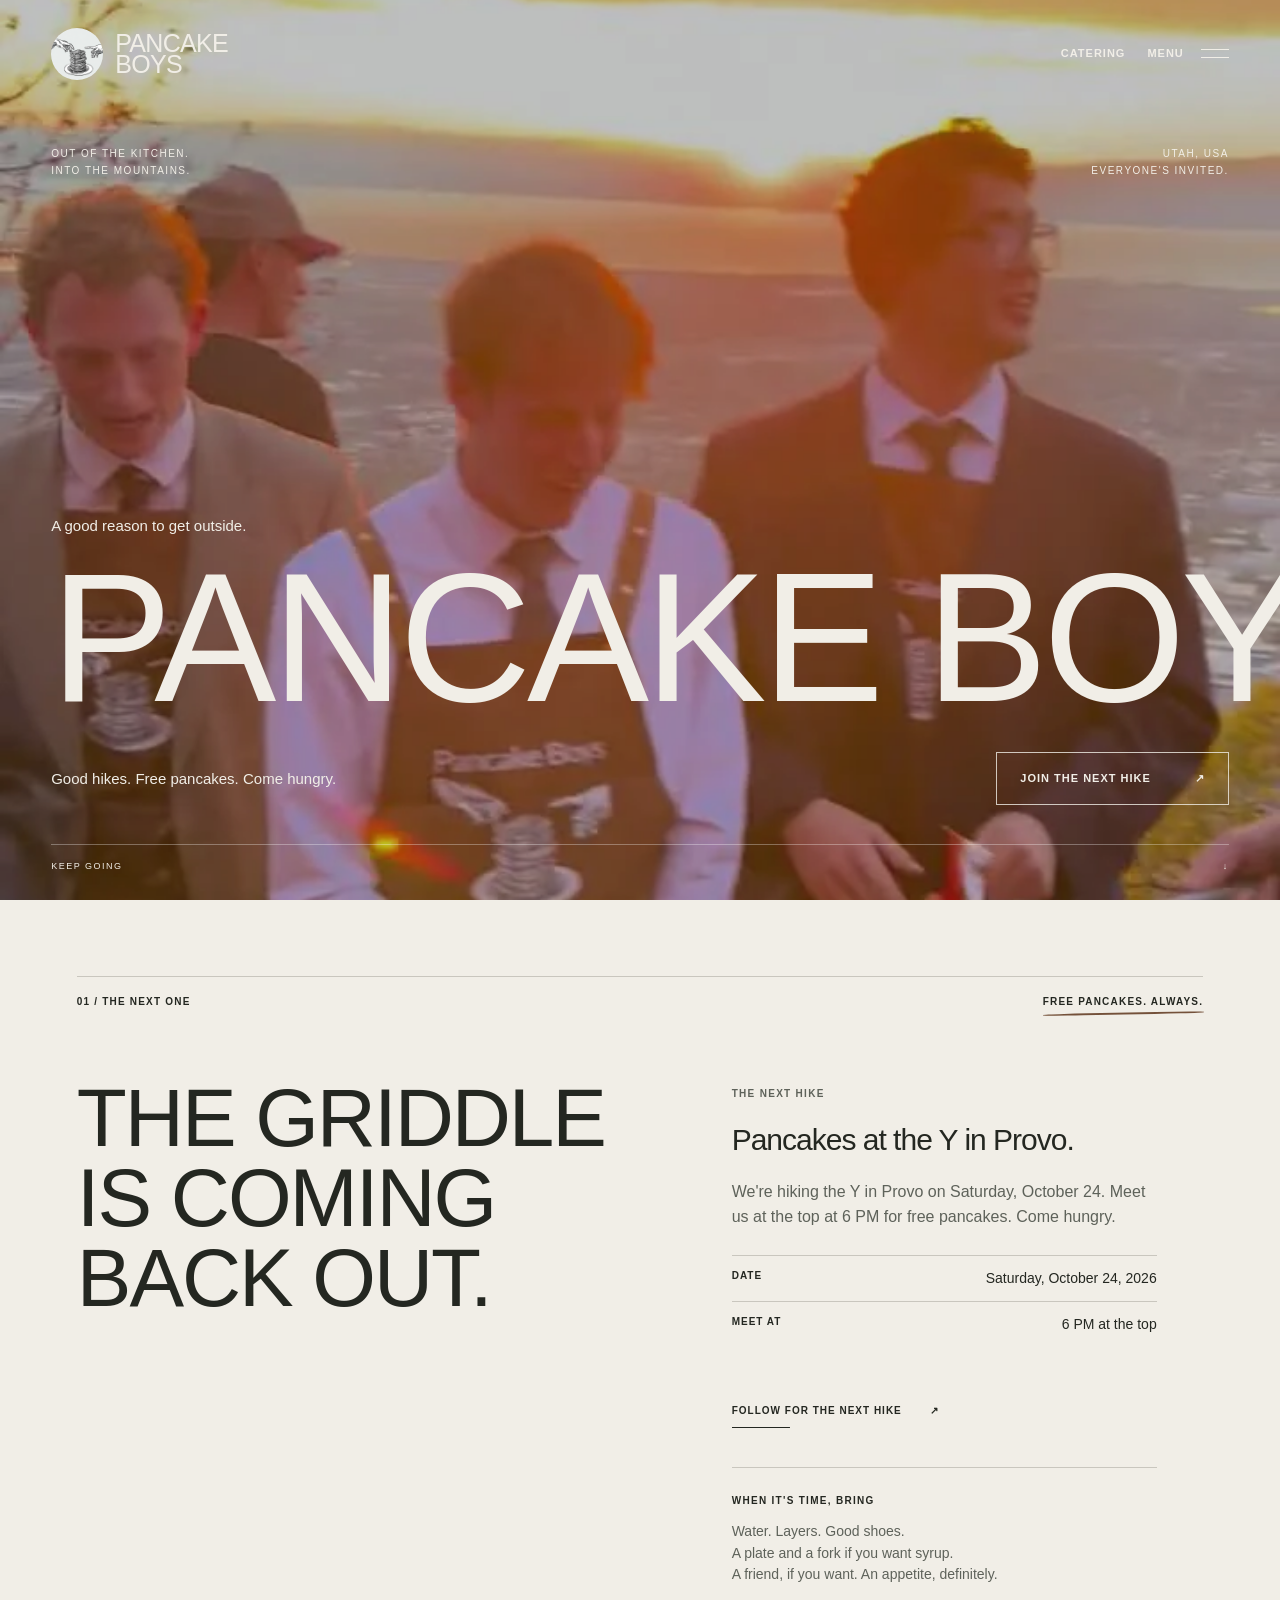
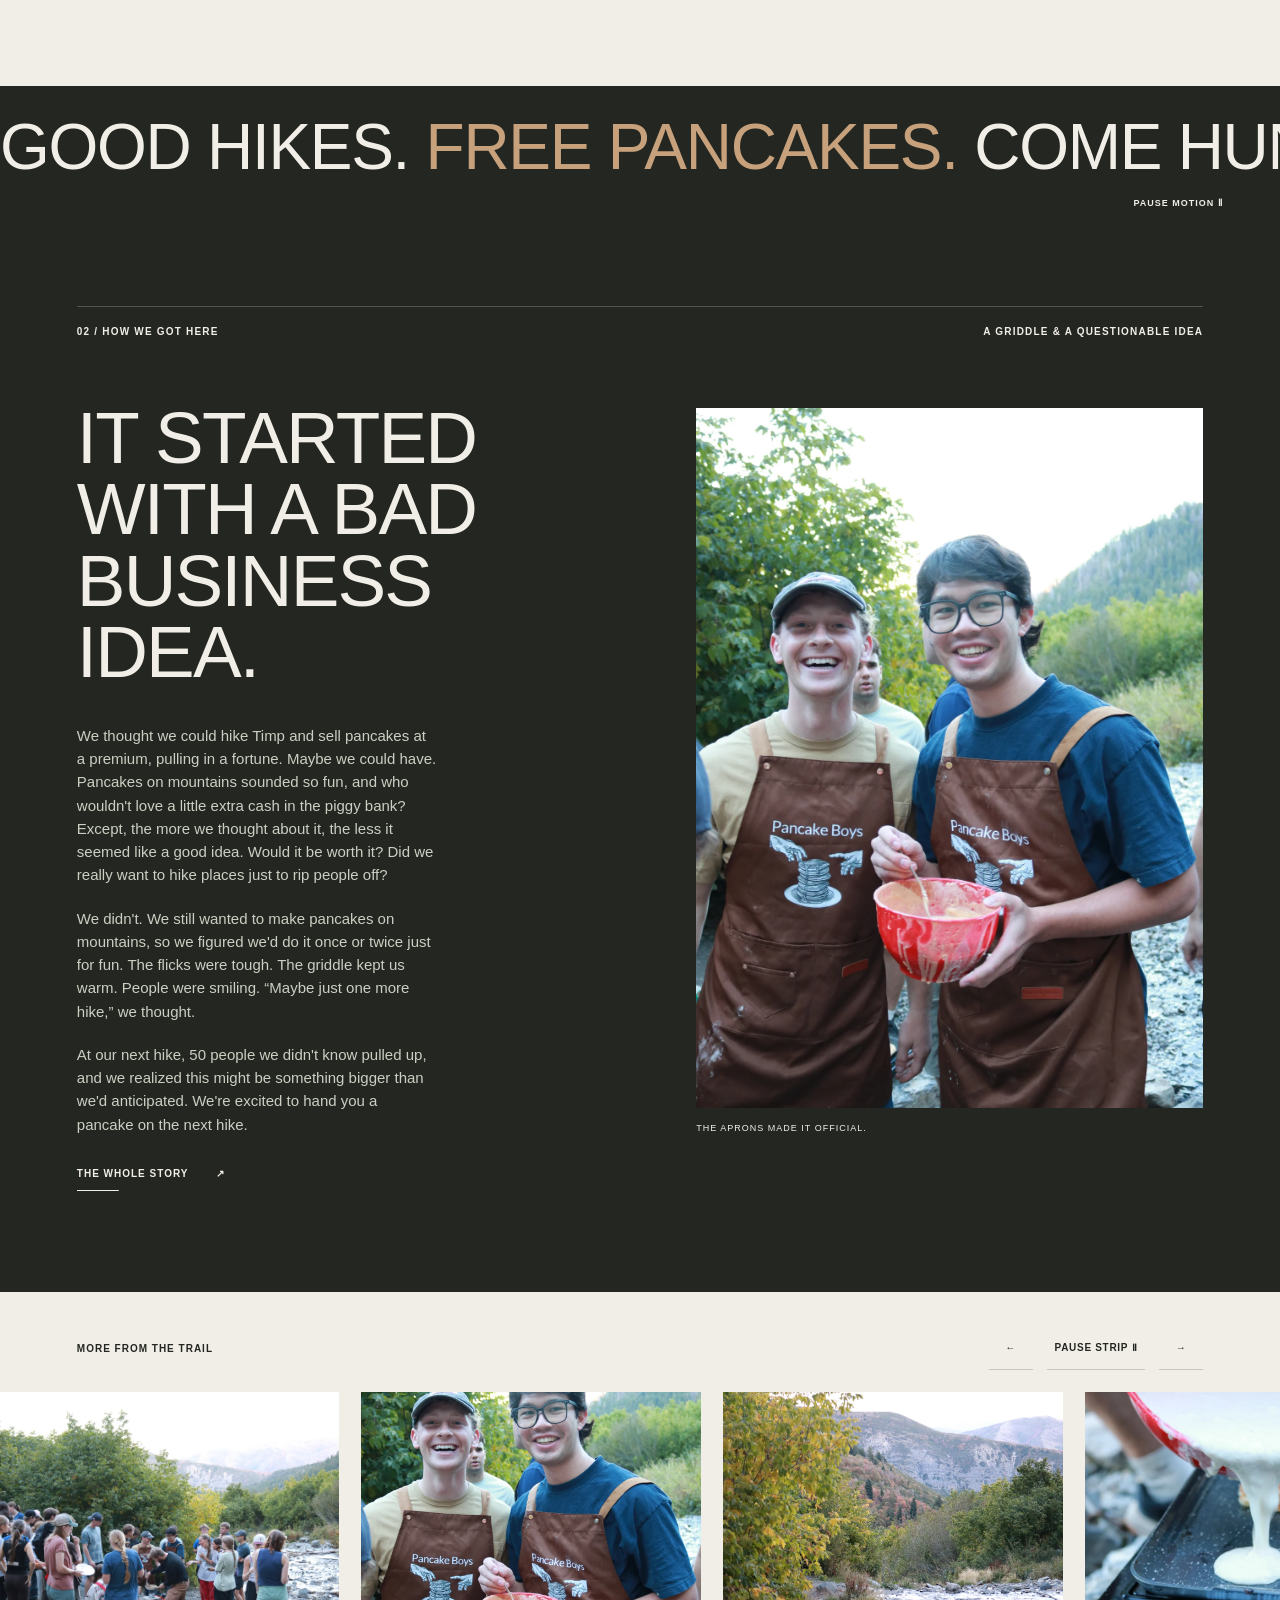
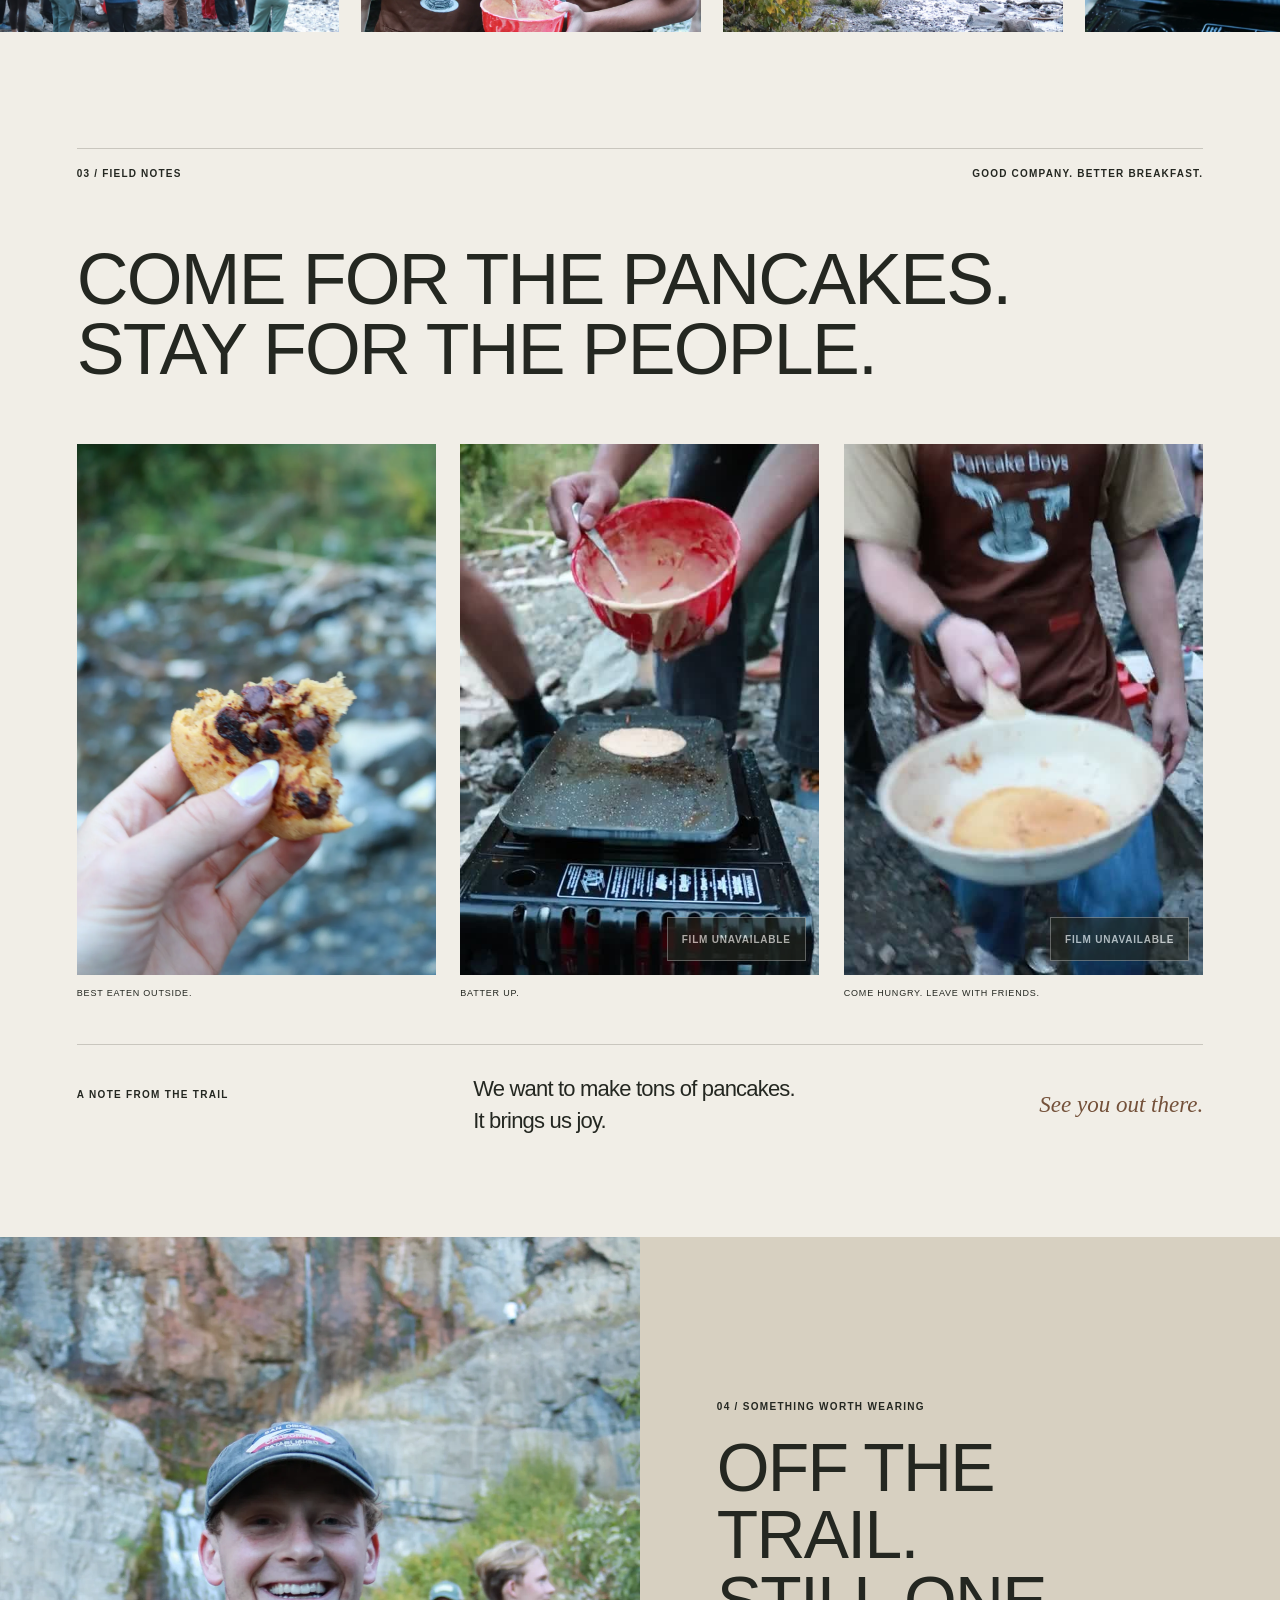
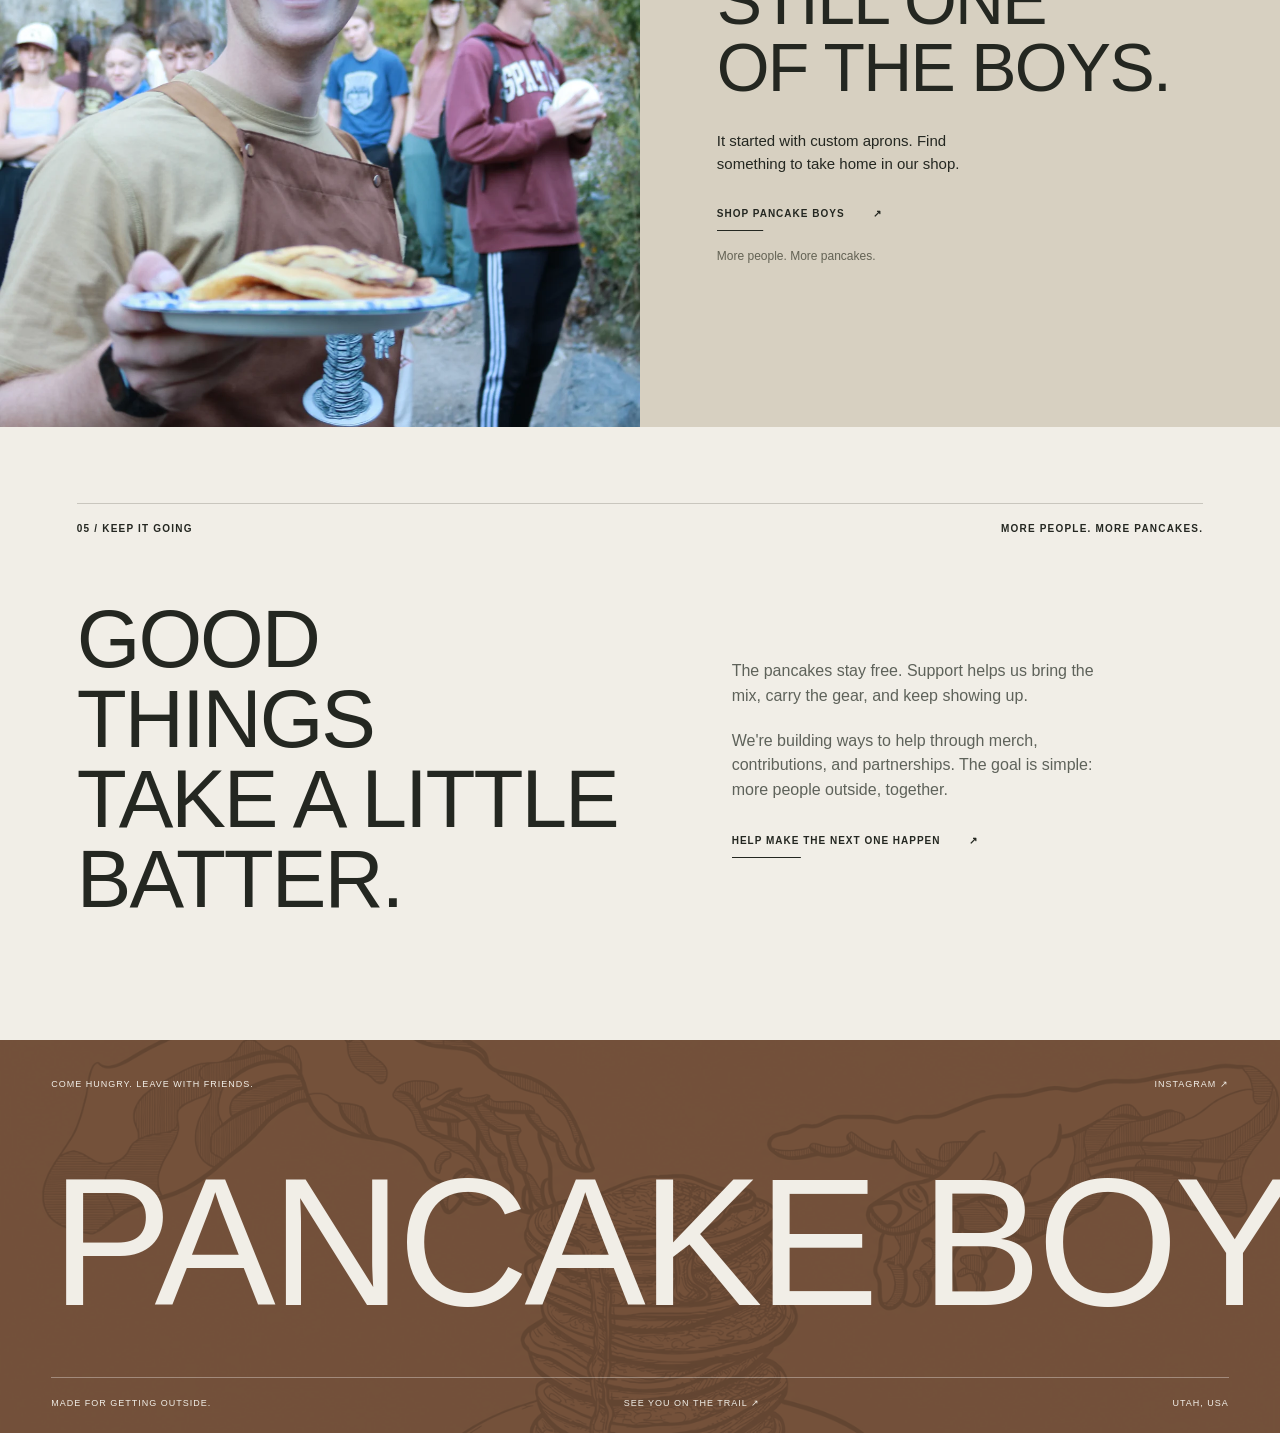
==== index.html @ 3aa4baa2 "Preview a sunset cooking pan as the homepage hero video Swap the hero loop for a short muted clip of" ====
<!doctype html>
<html lang="en">
<head>
  <meta charset="utf-8"><meta name="viewport" content="width=device-width, initial-scale=1">
  <meta name="description" content="Good hikes. Free pancakes. Come hungry. Pancake Boys brings people together on Utah trails.">
  <meta name="theme-color" content="#f1eee7"><title>Pancake Boys — Come hungry.</title>
  <link rel="icon" type="image/png" href="website/assets/logo.png"><link rel="preload" as="image" href="website/assets/logo.png">
  <link rel="stylesheet" href="website/styles.css?v=hero-a-1"><script src="website/content.js" defer></script><script src="website/app.js" defer></script>
</head>
<body>
  <div class="brand-intro" id="brand-intro" aria-hidden="true" hidden><div class="brand-intro-inner"><img src="website/assets/logo.png" alt="" width="1536" height="1024"><span>PANCAKE BOYS</span><div class="brand-intro-bar"><i></i></div></div></div>
  <header class="header" id="header">
    <a class="brand" href="#home" aria-label="Pancake Boys home"><img class="brand-emblem" src="website/assets/logo.png" alt="" width="1536" height="1024"><span>PANCAKE<br>BOYS</span></a>
    <div class="header-actions">
      <a class="header-link" href="catering/">CATERING</a>
      <button class="menu-toggle" aria-label="Open menu" aria-haspopup="dialog" aria-controls="menu-dialog" aria-expanded="false"><span>MENU</span><span class="menu-lines" aria-hidden="true"></span></button>
    </div>
  </header>
  <main id="main">
    <section class="hero" id="home" aria-labelledby="hero-title">
      <img class="hero-image" src="website/assets/hero-poster.webp" alt="Pancake Boys in aprons cooking pancakes at sunset overlooking the valley" fetchpriority="high">
      <video class="hero-video" autoplay muted playsinline loop preload="none" poster="website/assets/hero-poster.webp" aria-hidden="true" hidden></video>
      <button class="video-toggle" aria-label="Pause background video" hidden>PAUSE FILM <span aria-hidden="true">Ⅱ</span></button>
      <div class="hero-shade"></div>
      <div class="hero-top"><span>OUT OF THE KITCHEN.<br>INTO THE MOUNTAINS.</span><span>UTAH, USA<br>EVERYONE'S INVITED.</span></div>
      <div class="hero-bottom"><p class="hero-intro">A good reason to get outside.</p><h1 id="hero-title">PANCAKE BOYS</h1><div class="hero-baseline"><p>Good hikes. Free pancakes. Come hungry.</p><a class="link-button light" href="#next-hike">JOIN THE NEXT HIKE <span aria-hidden="true">↗</span></a></div></div>
      <a class="scroll-note" href="#next-hike" aria-label="Scroll to the next hike">KEEP GOING <span aria-hidden="true">↓</span></a>
    </section>

    <section class="next section" id="next-hike" aria-labelledby="next-title">
      <div class="section-label"><span>01 / THE NEXT ONE</span><span class="motion-accent">FREE PANCAKES. ALWAYS.</span></div>
      <div class="next-layout"><h2 id="next-title">THE GRIDDLE<br>IS COMING<br>BACK OUT.</h2><div class="next-info">
        <p class="eyebrow" id="event-status">THE NEXT HIKE</p><h3 id="event-title">Pancakes at the Y in Provo.</h3><p id="event-description">We're hiking the Y in Provo on Saturday, October 24. Meet us at the top at 6 PM for free pancakes. Come hungry.</p>
        <dl id="event-details" hidden></dl><a id="event-directions" class="text-link" hidden>GET DIRECTIONS ↗</a>
        <a class="text-link instagram-link" hidden>FOLLOW FOR THE NEXT HIKE <span aria-hidden="true">↗</span></a>
        <div class="bring"><span class="eyebrow">WHEN IT'S TIME, BRING</span><p>Water. Layers. Good shoes.<br>A plate and a fork if you want syrup.<br>A friend, if you want. An appetite, definitely.</p></div>
      </div></div>
    </section>

    <section class="motion-banner" aria-label="Good hikes. Free pancakes. Come hungry.">
      <div class="motion-banner-window" aria-hidden="true"><div class="motion-banner-track"><span>GOOD HIKES. <i>FREE PANCAKES.</i> COME HUNGRY. &nbsp; ↗ &nbsp; </span><span>GOOD HIKES. <i>FREE PANCAKES.</i> COME HUNGRY. &nbsp; ↗ &nbsp; </span></div></div>
      <button class="ambient-pause" aria-label="Pause banner and photo motion" aria-pressed="false" hidden>PAUSE MOTION Ⅱ</button>
    </section>

    <section class="story section" id="our-story" aria-labelledby="story-title">
      <div class="section-label"><span>02 / HOW WE GOT HERE</span><span>A GRIDDLE & A QUESTIONABLE IDEA</span></div>
      <div class="story-layout"><div class="story-copy"><h2 id="story-title">IT STARTED<br>WITH A BAD<br>BUSINESS IDEA.</h2><p>We thought we could hike Timp and sell pancakes at a premium, pulling in a fortune. Maybe we could have. Pancakes on mountains sounded so fun, and who wouldn't love a little extra cash in the piggy bank? Except, the more we thought about it, the less it seemed like a good idea. Would it be worth it? Did we really want to hike places just to rip people off?</p><p>We didn't. We still wanted to make pancakes on mountains, so we figured we'd do it once or twice just for fun. The flicks were tough. The griddle kept us warm. People were smiling. “Maybe just one more hike,” we thought.</p><p>At our next hike, 50 people we didn't know pulled up, and we realized this might be something bigger than we'd anticipated. We're excited to hand you a pancake on the next hike.</p><button class="text-link cream" data-dialog="story-dialog">THE WHOLE STORY <span aria-hidden="true">↗</span></button></div>
      <figure class="story-photo"><img src="website/assets/the-boys.webp" alt="Two Pancake Boys smiling in their brown aprons with a red mixing bowl" loading="lazy"><figcaption>THE APRONS MADE IT OFFICIAL.</figcaption></figure></div>
    </section>

    <section class="trail-strip" aria-label="More moments from the trail">
      <div class="trail-strip-head"><span>MORE FROM THE TRAIL</span><div class="trail-strip-controls"><button data-strip-prev aria-label="Move hike photos left" hidden>←</button><button data-strip-pause aria-label="Pause hike photo strip" hidden>PAUSE STRIP <span aria-hidden="true">Ⅱ</span></button><button data-strip-next aria-label="Move hike photos right" hidden>→</button></div></div>
      <p id="strip-hint" class="sr-only">Drag or swipe to browse hike photos. Use left and right arrow keys when the strip is focused. Pause stops the automatic movement.</p>
      <div class="trail-viewport" tabindex="0" role="region" aria-label="Hike photo strip" aria-describedby="strip-hint"><div class="trail-track"><div class="trail-group">
        <img src="website/assets/the-gathering.webp" width="340" height="240" alt="Friends gathering beside the stream at Stewart Falls" loading="lazy" draggable="false">
        <img src="website/assets/the-boys.webp" width="340" height="240" alt="The Pancake Boys in their brown aprons" loading="lazy" draggable="false">
        <img src="website/assets/mountains.webp" width="340" height="240" alt="The Utah mountains that bring us outside" loading="lazy" draggable="false">
        <img src="website/assets/batter.webp" width="340" height="240" alt="Pouring pancake batter onto the trail griddle" loading="lazy" draggable="false">
        <img src="website/assets/pancakes.webp" width="340" height="240" alt="Breakfast cooking outdoors" loading="lazy" draggable="false">
      </div></div></div>
    </section>

    <section class="field section" id="field-notes" aria-labelledby="field-title">
      <div class="section-label"><span>03 / FIELD NOTES</span><span>GOOD COMPANY. BETTER BREAKFAST.</span></div>
      <h2 id="field-title">COME FOR THE PANCAKES.<br>STAY FOR THE PEOPLE.</h2>
      <div class="photo-grid field-collage field-collage-trio">
        <figure class="field-detail"><button class="photo-button" data-photo="website/assets/trail-breakfast.webp" data-caption="BEST EATEN OUTSIDE." aria-label="View a chocolate chip pancake held beside the mountain stream"><img src="website/assets/trail-breakfast.webp" alt="A chocolate chip pancake held beside the mountain stream" loading="lazy"></button><figcaption>BEST EATEN OUTSIDE.</figcaption></figure>
        <figure class="trail-film field-film-batter"><div class="trail-film-frame"><video data-trail-film data-src="website/assets/batter-pour.mp4" poster="website/assets/batter-pour.jpg" width="540" height="960" muted loop playsinline preload="none" aria-label="Pancake batter pouring onto the outdoor griddle"></video><button data-film-toggle aria-label="Play batter pouring film">PLAY FILM ▷</button></div><figcaption>BATTER UP.</figcaption></figure>
        <figure class="trail-film field-film-people"><div class="trail-film-frame"><video data-trail-film data-src="website/assets/pancake-people.mp4" poster="website/assets/pancake-people.jpg" width="540" height="960" muted loop playsinline preload="none" aria-label="The Pancake Boys holding a freshly made pancake on the trail"></video><button data-film-toggle aria-label="Play Pancake Boys film">PLAY FILM ▷</button></div><figcaption>COME HUNGRY. LEAVE WITH FRIENDS.</figcaption></figure>
      <div class="field-note"><span class="eyebrow">A NOTE FROM THE TRAIL</span><p>We want to make tons of pancakes.<br>It brings us joy.</p><span class="handwritten">See you out there.</span></div></div>
    </section>

    <section class="merch" id="merch" aria-labelledby="merch-title"><div class="merch-image"><img src="website/assets/apron.webp" alt="A smiling Pancake Boy wearing the custom brown apron and holding a plate of pancakes" loading="lazy"></div><div class="merch-copy"><span class="eyebrow">04 / SOMETHING WORTH WEARING</span><h2 id="merch-title">OFF THE TRAIL.<br>STILL ONE<br>OF THE BOYS.</h2><p>It started with custom aprons. Find something to take home in our shop.</p><a class="text-link merch-shop-link" href="https://shop.pancak3boys.com/">SHOP PANCAKE BOYS <span aria-hidden="true">↗</span></a><p class="small-note">More people. More pancakes.</p></div></section>

    <section class="support section" id="support" aria-labelledby="support-title"><div class="section-label"><span>05 / KEEP IT GOING</span><span>MORE PEOPLE. MORE PANCAKES.</span></div><div class="support-layout"><h2 id="support-title">GOOD THINGS<br>TAKE A LITTLE<br>BATTER.</h2><div><p>The pancakes stay free. Support helps us bring the mix, carry the gear, and keep showing up.</p><p>We're building ways to help through merch, contributions, and partnerships. The goal is simple: more people outside, together.</p><button class="text-link" data-dialog="support-dialog">HELP MAKE THE NEXT ONE HAPPEN <span aria-hidden="true">↗</span></button></div></div></section>
  </main>
  <footer class="footer"><div class="footer-top"><span>COME HUNGRY. LEAVE WITH FRIENDS.</span><a class="instagram-link" hidden>INSTAGRAM ↗</a></div><a class="footer-wordmark" href="#home" aria-label="Back to the top">PANCAKE BOYS</a><div class="footer-bottom"><span>MADE FOR GETTING OUTSIDE.</span><a href="#next-hike">SEE YOU ON THE TRAIL ↗</a><span>UTAH, USA</span></div></footer>

  <dialog id="menu-dialog" class="menu-dialog" aria-label="Main navigation"><div class="menu-head"><span class="brand menu-brand"><img class="brand-emblem" src="website/assets/logo.png" alt="" width="1536" height="1024"><span>PANCAKE<br>BOYS</span></span><button class="close-button" data-close aria-label="Close menu">CLOSE <span aria-hidden="true">×</span></button></div><nav aria-label="Main"><a href="#next-hike"><span>01</span> NEXT HIKE <i>↗</i></a><a href="#our-story"><span>02</span> OUR STORY <i>↗</i></a><a href="#field-notes"><span>03</span> FIELD NOTES <i>↗</i></a><a href="#merch"><span>04</span> MERCH <i>↗</i></a><a href="#support"><span>05</span> KEEP IT GOING <i>↗</i></a><a href="catering/"><span>06</span> CATERING <i>↗</i></a></nav><div class="menu-foot"><span>GOOD HIKES. FREE PANCAKES.</span><a class="instagram-link" hidden>INSTAGRAM ↗</a><a class="contact-link" hidden>SAY HELLO ↗</a></div></dialog>
  <dialog id="story-dialog" class="content-dialog" aria-labelledby="full-story-title"><button class="close-button" data-close aria-label="Close story">CLOSE <span aria-hidden="true">×</span></button><p class="eyebrow">THE PANCAKE BOYS ORIGIN STORY</p><h2 id="full-story-title">LET ME TELL<br>YOU A STORY.</h2><p>Conor and I hiked Timpanogos a year ago. Over a thousand people were up there, freezing their butts off, clinging to each other for warmth, and starving.</p><p>A year later, on Gobblers Knob, we thought we'd stumbled on a genius business idea. Pack up hoodies. Sell pancakes for $5 each. “This is genius.”</p><p>But the logistics didn't really work. How would people pay us at the top of a mountain? And did we want to hike 7.5 miles every weekend to go rip people off?</p><p>We ditched the idea, but not entirely. Pancake mix isn't that expensive, and pancakes at the top of Timp sounded fun. We got a group together, made custom aprons, did a photo shoot, and went for it.</p><p>The turnout was so good, we did another hike. After Squaw Peak, our system was dialed. A reel for the next hike got almost 30,000 views and over 650 shares. Fifty people we didn't even know showed up for pancakes at Stewart Falls.</p><p>That's when we realized this could be bigger than casual pancakes on mountains. We want to keep hiking, bring as many people as we can, and make tons of pancakes. It brings us joy.</p><a class="text-link" href="website/assets/our-story.pdf" target="_blank" rel="noopener">READ THE ORIGINAL STORY PDF ↗</a></dialog>
  <dialog id="support-dialog" class="content-dialog" aria-labelledby="help-title"><button class="close-button" data-close aria-label="Close support information">CLOSE <span aria-hidden="true">×</span></button><p class="eyebrow">KEEP THE PANCAKES COMING</p><h2 id="help-title">LET'S MAKE<br>MORE OF THIS.</h2><p>Supplies, filming, and an extra pair of hands all help us bring more people together.</p><p>We're getting merch, contributions, and partnerships ready. Until then, bringing a friend to a hike is a pretty great place to start.</p><a class="contact-link text-link" hidden>LET'S TALK PARTNERSHIPS ↗</a><a class="instagram-link text-link" hidden>FIND US ON INSTAGRAM ↗</a></dialog>
  <dialog id="photo-dialog" class="photo-dialog" aria-label="Trail photographs" aria-describedby="gallery-hint"><button class="close-button" data-close aria-label="Close photograph">CLOSE <span aria-hidden="true">×</span></button><div class="gallery-viewport"><div class="gallery-track"></div></div><div class="gallery-bottom"><button class="gallery-control" data-gallery-prev aria-label="Previous photograph">←</button><div class="gallery-description" role="status" aria-live="polite" aria-atomic="true"><span id="photo-count"></span><p id="photo-caption"></p></div><button class="gallery-control" data-gallery-next aria-label="Next photograph">→</button></div><p id="gallery-hint">Use the arrows, left/right keys, or swipe to browse.</p></dialog>
</body></html>
---- website/styles.css ----
:root{--paper:#f1eee7;--ink:#242721;--brown:#74513a;--line:#c9c6be;--display:Impact,'Arial Narrow',sans-serif}*{box-sizing:border-box}html{scroll-behavior:smooth;scroll-padding-top:78px}body{margin:0;background:var(--paper);color:var(--ink);font-family:Arial,Helvetica,sans-serif;font-size:16px;line-height:1.55}body.dialog-open{overflow:hidden}[hidden]{display:none!important}a{color:inherit;text-decoration:none}button{font:inherit;color:inherit;border:0;cursor:pointer}button:focus-visible,a:focus-visible{outline:2px solid currentColor;outline-offset:7px}img{display:block;width:100%;object-fit:cover}figure,p{margin:0}h1,h2,h3{margin:0;font-weight:400}h1,h2{font-family:var(--display);font-stretch:condensed;line-height:.98;letter-spacing:-.025em}h2{font-size:clamp(48px,6.4vw,104px)}h3{font-size:30px;line-height:1.2;letter-spacing:-1px}p+p{margin-top:20px}.header{position:absolute;z-index:10;top:0;left:0;width:100%;display:flex;justify-content:space-between;align-items:center;padding:28px 4%;color:var(--paper)}.brand{position:relative;font-family:var(--display);font-size:25px;line-height:.86;letter-spacing:-.7px}.brand-dot{font-family:Arial;font-size:10px;position:absolute;right:-14px;top:0}.menu-toggle{display:flex;gap:17px;align-items:center;padding:14px 0;background:none;font-size:11px;font-weight:700;letter-spacing:1px}.menu-lines{width:28px;height:9px;border-top:1.5px solid currentColor;border-bottom:1.5px solid currentColor}.hero{height:100svh;min-height:650px;max-height:1100px;position:relative;isolation:isolate;color:var(--paper);overflow:hidden}.hero-image,.hero-shade{position:absolute;inset:0;width:100%;height:100%;z-index:-2}.hero-image{object-position:center 43%}.hero-shade{background:rgba(15,24,19,.27);z-index:-1}.hero-top{position:absolute;left:4%;right:4%;top:145px;display:flex;justify-content:space-between;font-size:10px;line-height:1.7;letter-spacing:1.5px}.hero-top span:last-child{text-align:right}.hero-bottom{position:absolute;left:4%;right:4%;bottom:95px}.hero-intro{font-size:15px;margin-bottom:20px}.hero h1{font-size:clamp(70px,14.3vw,240px);white-space:nowrap;line-height:.88;letter-spacing:-.025em;margin-left:-.005em}.hero-baseline{display:flex;justify-content:space-between;align-items:center;margin-top:34px}.hero-baseline p{font-size:15px}.link-button{display:inline-flex;align-items:center;justify-content:space-between;gap:44px;padding:17px 23px;font-size:11px;letter-spacing:1px;font-weight:700;transition:background .2s,color .2s}.link-button.light{border:1px solid rgba(241,238,231,.8)}.link-button.light:hover{background:var(--paper);color:var(--ink)}.scroll-note{position:absolute;bottom:26px;left:4%;right:4%;border-top:1px solid #ffffff50;padding-top:15px;font-size:9px;letter-spacing:1.5px;display:flex;justify-content:space-between}.section{padding:76px 6% 100px}.section-label{display:flex;justify-content:space-between;gap:16px;border-top:1px solid var(--line);padding-top:17px;margin-bottom:62px;font-size:10px;letter-spacing:1.2px;font-weight:700}.next-layout{display:grid;grid-template-columns:1.15fr 1fr;gap:10%}.next-info{padding-top:8px;max-width:425px}.eyebrow{display:block;font-size:10px;letter-spacing:1.3px;font-weight:700;margin-bottom:21px}.next-info h3{margin-bottom:22px}.next-info p{color:#5e625a}.text-link{display:inline-flex;align-items:center;gap:28px;border-bottom:1px solid currentColor;padding:0 0 10px;margin-top:30px;background:transparent;font-size:10px;font-weight:700;letter-spacing:1px;text-align:left}.text-link:hover{color:var(--brown)}.bring{border-top:1px solid var(--line);margin-top:38px;padding-top:25px}.bring .eyebrow{margin-bottom:12px}.bring p{font-size:14px}.story{background:var(--ink);color:var(--paper)}.story .section-label{border-color:#ffffff35}.story-layout{display:grid;grid-template-columns:1fr 1fr;gap:10%;align-items:center}.story h2{font-size:clamp(48px,5.7vw,91px);margin-bottom:36px}.story-copy p{font-size:15px;max-width:360px;color:#cbcfc3}.story-photo{align-self:stretch;position:relative;padding-top:6px}.story-photo img{height:100%;max-height:700px;min-height:490px;object-position:45% center}.story-photo figcaption{font-size:9px;letter-spacing:1px;margin-top:14px}.cream:hover{color:#c7a17c}.field h2{font-size:clamp(44px,5.6vw,88px);margin-bottom:60px}.photo-grid{display:grid;grid-template-columns:1.45fr 1fr;gap:48px 6%;align-items:start}.photo-button{display:block;width:100%;padding:0;background:none;overflow:hidden}.photo-button img{transition:transform .5s}.photo-button:hover img{transform:scale(1.025)}.photo-wide img{aspect-ratio:1.52}.photo-tall{padding-top:100px}.photo-tall img{aspect-ratio:.88;object-position:center}.photo-grid figcaption{display:flex;justify-content:space-between;gap:8px;margin-top:14px;font-size:9px;letter-spacing:.8px}.photo-detail{width:70%;margin-top:-95px}.photo-detail img{aspect-ratio:1.2}.field-note{padding:35px 0 0;align-self:center}.field-note p{font-size:25px;line-height:1.45;letter-spacing:-.8px}.handwritten{display:block;font-family:Georgia,serif;font-style:italic;font-size:23px;margin-top:24px;color:var(--brown)}.merch{display:grid;grid-template-columns:1fr 1fr;background:#d7d0c1;min-height:670px}.merch-image img{height:100%;max-height:790px;object-position:center 35%}.merch-copy{padding:70px 12%;align-self:center}.merch h2{font-size:clamp(45px,5.3vw,83px);margin-bottom:28px}.merch-copy p{max-width:290px;font-size:15px}.coming-soon{display:inline-block;border-top:1px solid #aaa396;border-bottom:1px solid #aaa396;margin-top:32px;padding:14px 0;font-size:10px;letter-spacing:1px;font-weight:700}.merch-copy p.small-note{font-size:12px;margin-top:15px;color:#636254}.support{padding-bottom:120px}.support-layout{display:grid;grid-template-columns:1.15fr 1fr;gap:10%;align-items:center}.support-layout>div{max-width:390px}.support-layout p{color:#5e625a}.footer{background:var(--brown);color:var(--paper);padding:38px 4% 23px;overflow:hidden}.footer-top,.footer-bottom{display:flex;justify-content:space-between;gap:15px;font-size:9px;letter-spacing:1px}.footer-wordmark{display:block;font-family:var(--display);font-size:14.2vw;line-height:1.05;letter-spacing:-.025em;white-space:nowrap;margin:55px 0 38px}.footer-bottom{border-top:1px solid #ffffff40;padding-top:20px}dialog{border:0;padding:0;color:var(--ink)}dialog::backdrop{background:#171d18ba}.menu-dialog{background:var(--paper);width:100%;height:100%;max-width:none;max-height:none;margin:0;padding:28px 6% 30px;overflow-y:auto}.menu-head{display:flex;justify-content:space-between;align-items:center}.close-button{display:flex;align-items:center;gap:19px;background:transparent;font-size:10px;letter-spacing:1px;font-weight:700;padding:12px 0}.close-button span{font-size:29px;line-height:1}.menu-dialog nav{margin:65px auto 45px;max-width:1200px}.menu-dialog nav a{display:flex;align-items:center;gap:24px;font-family:var(--display);font-size:clamp(36px,7vw,105px);line-height:1.17;border-bottom:1px solid var(--line);transition:color .2s}.menu-dialog nav a:hover{color:var(--brown)}.menu-dialog nav a span{font:10px Arial;align-self:center;letter-spacing:1px}.menu-dialog nav a i{font-family:Arial;font-style:normal;font-size:.55em;margin-left:auto}.menu-foot{display:flex;justify-content:space-between;gap:20px;font-size:10px;letter-spacing:1px}.content-dialog{width:calc(100% - 40px);max-width:760px;max-height:90svh;padding:35px 55px 55px;background:var(--paper)}.content-dialog>.close-button{margin-left:auto;margin-bottom:25px}.content-dialog h2{font-size:70px;margin-bottom:30px}.content-dialog p{font-size:16px}.content-dialog .eyebrow{font-size:10px}.photo-dialog{background:var(--ink);color:var(--paper);max-width:1100px;width:calc(100% - 40px);max-height:95svh;padding:20px}.photo-dialog>.close-button{margin-left:auto;margin-bottom:15px}.photo-dialog img{height:auto;max-height:70svh;object-fit:contain}.photo-dialog p{margin-top:16px;font-size:13px}#event-details{margin:25px 0}#event-details>div{display:flex;justify-content:space-between;gap:15px;padding:12px 0;border-top:1px solid var(--line)}#event-details dt{font-size:10px;font-weight:700;letter-spacing:1px}#event-details dd{margin:0;font-size:14px;text-align:right}
@media(min-width:1800px){.section{padding-left:calc((100% - 1584px)/2);padding-right:calc((100% - 1584px)/2)}}
@media(max-width:760px){.header{padding:22px 6%}.hero{min-height:620px;max-height:950px}.hero-top{top:125px;left:6%;right:6%;font-size:8px}.hero-bottom{left:6%;right:6%;bottom:100px}.hero h1{font-size:13.7vw}.hero-intro{font-size:13px;margin-bottom:18px}.hero-baseline{display:block;margin-top:25px}.hero-baseline p{font-size:13px}.hero-baseline .link-button{margin-top:23px;padding:14px 18px;font-size:9px;gap:30px}.scroll-note{left:6%;right:6%}.section{padding:50px 7% 70px}.section-label{margin-bottom:42px;font-size:8px;letter-spacing:.7px}.section-label span:last-child{text-align:right;max-width:150px}.next-layout,.story-layout,.support-layout{grid-template-columns:1fr;gap:35px}.next-info{max-width:none}.next-info h3{font-size:27px}.story h2{font-size:14vw;margin-bottom:25px}.story-copy p{max-width:none}.story-photo img{min-height:0;max-height:none;aspect-ratio:.87}.story-photo{margin-top:10px}.field h2{font-size:11.3vw;margin-bottom:35px}.photo-grid{gap:35px 6%;grid-template-columns:1.15fr 1fr}.photo-wide{grid-column:1/-1}.photo-tall{padding-top:0;grid-column:2;grid-row:2}.photo-detail{margin-top:0;width:100%;grid-column:1;grid-row:2}.photo-tall img{aspect-ratio:.7}.photo-grid figcaption{font-size:7px;letter-spacing:.4px}.field-note{grid-column:1/-1;padding:8px 0}.field-note p{font-size:23px}.merch{grid-template-columns:1fr;min-height:0}.merch-image img{max-height:580px;aspect-ratio:1.05;object-position:center 28%}.merch-copy{padding:45px 7% 55px}.merch h2{font-size:14vw}.merch-copy p{max-width:330px}.support-layout{gap:32px}.footer{padding:28px 6% 23px}.footer-top{font-size:7px}.footer-wordmark{font-size:13.7vw;margin:35px 0 28px}.footer-bottom{font-size:7px;flex-wrap:wrap}.footer-bottom span:last-child{display:none}.menu-dialog{padding:22px 6%}.menu-dialog nav{margin:70px 0 40px}.menu-dialog nav a{font-size:10.7vw;padding:13px 0;gap:12px}.menu-foot{font-size:8px;flex-wrap:wrap}.content-dialog{padding:20px 25px 35px}.content-dialog h2{font-size:50px}.content-dialog p{font-size:14px}.photo-dialog{padding:15px}.photo-dialog img{max-height:65svh}}
@media(prefers-reduced-motion:reduce){html{scroll-behavior:auto}*{transition:none!important}}
.header{position:fixed;transition:background .2s,color .2s}.header.on-light{background:var(--paper);color:var(--ink);padding-top:16px;padding-bottom:16px}@media(prefers-reduced-motion:reduce){.header{transition:none}}

/* Motion adds to the existing composition; the still photo always sits below film. */
.hero-video{position:absolute;inset:0;width:100%;height:100%;object-fit:cover;object-position:center 43%;z-index:-2}
.video-toggle{position:absolute;right:4%;top:205px;display:flex;align-items:center;gap:16px;min-height:44px;padding:10px 14px;background:transparent;border:1px solid #ffffff80;font-size:9px;font-weight:700;letter-spacing:1px}
.gallery-viewport{overflow:hidden;height:min(65svh,700px);touch-action:pan-y pinch-zoom}
.gallery-track{display:flex;width:100%;height:100%;transition:transform 420ms cubic-bezier(.22,1,.36,1)}
.gallery-slide{flex:0 0 100%;min-width:0;height:100%}
.photo-dialog .gallery-slide img{width:100%;height:100%;max-height:none;object-fit:contain;user-select:none}
.gallery-opening .gallery-track{transition:none}
.gallery-bottom{display:flex;align-items:center;justify-content:space-between;gap:16px;margin-top:16px}
.gallery-control{flex-shrink:0;min-width:44px;min-height:44px;background:transparent;border:1px solid #ffffff50;font-size:20px}
.gallery-control:hover{background:#ffffff12}
.gallery-description{flex:1;text-align:center;min-width:0}
#photo-count{font-size:10px;letter-spacing:1px}
.photo-dialog #photo-caption{margin-top:5px}
.photo-dialog #gallery-hint{margin-top:14px;font-size:10px;letter-spacing:.3px;text-align:center;color:#cbcfc3}
@media(max-width:760px){.video-toggle{right:6%;top:180px}.gallery-viewport{height:58svh}.gallery-bottom{gap:10px}.photo-dialog #photo-caption{font-size:12px}.photo-dialog #gallery-hint{font-size:9px}}
@media(prefers-reduced-motion:reduce){*,*::before,*::after{animation:none!important;transition:none!important}.photo-button:hover img{transform:none}.hero-video,.video-toggle{display:none!important}}

/* Cinematic motion keeps the established type, palette and photo composition. */
.header{transition:transform 280ms cubic-bezier(.22,1,.36,1),background 200ms,color 200ms}
.header.is-hidden{transform:translateY(-110%);pointer-events:none}
.header:focus-within{transform:none;pointer-events:auto}
.menu-dialog{background:var(--ink);color:var(--paper)}
.menu-dialog nav a{border-color:#ffffff35}
.menu-dialog nav a:hover{color:#c7a17c}
.headline-line{display:block}
.trail-strip{padding:34px 0 40px;background:var(--paper);overflow:hidden}
.trail-strip-head{display:flex;align-items:center;justify-content:space-between;gap:12px;padding:0 6% 22px;font-size:10px;font-weight:700;letter-spacing:1px}
.trail-strip-controls{display:flex;align-items:center;gap:14px}
.trail-strip-head{min-height:66px}
.trail-strip-controls button{min-height:44px;min-width:44px;background:transparent;border-bottom:1px solid var(--line);font-size:10px;font-weight:700;letter-spacing:.7px;padding:8px}
.trail-strip-controls button:disabled{opacity:.65;cursor:default}
.trail-viewport{overflow-x:auto;overflow-y:hidden;scrollbar-width:none;cursor:grab;touch-action:pan-x pan-y pinch-zoom}
.trail-viewport::-webkit-scrollbar{display:none}
.trail-viewport.dragging{cursor:grabbing;user-select:none}
.trail-viewport:focus-visible{outline:2px solid var(--brown);outline-offset:-3px}
.trail-track{display:flex;width:max-content}
.trail-group{display:flex;gap:22px;padding-right:22px;flex-shrink:0}
.trail-group img{flex:0 0 340px;width:340px;height:240px;object-fit:cover;user-select:none}
.sr-only{position:absolute;width:1px;height:1px;padding:0;margin:-1px;overflow:hidden;clip-path:inset(50%);white-space:nowrap;border:0}
@media(max-width:760px){.trail-strip{padding:24px 0 30px}.trail-strip-head{min-height:60px;padding:0 7% 16px;font-size:8px;letter-spacing:.5px}.trail-strip-controls{gap:5px}.trail-strip-controls button{font-size:8px;padding:6px;min-width:44px}.trail-group{gap:14px;padding-right:14px}.trail-group img{flex-basis:270px;width:270px;height:200px}}

/* Original illustrated logo and brief home entrance. */
.brand{display:inline-flex;align-items:center;gap:12px}
.brand-emblem{width:72px;height:48px;object-fit:contain;border-radius:2px}
.menu-brand .brand-emblem{width:96px;height:64px}
.footer-emblem{display:block;width:min(260px,65vw);margin:0 auto 30px}
.footer-emblem img{width:100%;height:auto;display:block}
.brand-intro{position:fixed;inset:0;z-index:1000;background:#10110e;display:grid;place-items:center;pointer-events:none}
.brand-intro[hidden]{display:none}
.brand-intro-inner{width:min(320px,75vw);text-align:center;color:var(--paper)}
.brand-intro-inner img{display:block;width:220px;max-width:100%;height:auto;margin:0 auto 24px;border-radius:3px}
.brand-intro-inner>span{display:block;font-size:12px;font-weight:700;letter-spacing:2px}
.brand-intro-bar{height:3px;background:#ffffff26;margin-top:24px;overflow:hidden}
.brand-intro-bar i{display:block;width:100%;height:100%;background:#c7a17c;transform:scaleX(0);transform-origin:left}
@media(max-width:760px){.brand{gap:9px}.brand-emblem{width:57px;height:38px}.menu-brand .brand-emblem{width:72px;height:48px}.brand-intro-inner img{width:190px}}

/* Familiar circular marks; the footer illustration becomes a quiet backdrop. */
.brand-emblem{width:52px;height:52px;object-fit:cover;border-radius:50%}
.menu-brand .brand-emblem{width:64px;height:64px}
.brand-intro-inner img{width:180px;height:180px;object-fit:cover;border-radius:50%}
.footer{position:relative;isolation:isolate}
.footer::before{content:"";position:absolute;inset:0;z-index:-1;background:url("assets/logo.png") center 48%/cover no-repeat;opacity:.16;mix-blend-mode:multiply;pointer-events:none}
@media(max-width:760px){.brand-emblem{width:44px;height:44px}.menu-brand .brand-emblem{width:52px;height:52px}.brand-intro-inner img{width:160px;height:160px}}

/* Three repeated gestures: a lift, a soft spring, and a drawn line. */
.brand-emblem{transition:transform 240ms cubic-bezier(.22,1,.36,1)}
.header .brand:focus-visible .brand-emblem{transform:scale(1.05) rotate(-3deg)}
.header .brand:active .brand-emblem{transform:scale(.95)}
.text-link{position:relative;border-bottom-color:transparent}
.text-link::after{content:"";position:absolute;left:0;right:0;bottom:0;height:1px;background:currentColor;transform:scaleX(.28);transform-origin:left;transition:transform 280ms cubic-bezier(.22,1,.36,1)}
.text-link:focus-visible::after{transform:scaleX(1)}
.text-link span,.link-button span{display:inline-block;transition:transform 240ms cubic-bezier(.22,1,.36,1)}
.text-link:focus-visible span,.link-button:focus-visible span{transform:translate(3px,-3px)}
.link-button{position:relative;isolation:isolate;overflow:hidden}
.link-button::before{content:"";position:absolute;inset:0;z-index:-1;background:#ffffff20;transform:translateX(-102%);transition:transform 300ms cubic-bezier(.22,1,.36,1)}
.link-button:focus-visible::before{transform:translateX(0)}
.motion-accent{position:relative;display:inline-block;padding-bottom:6px}
.motion-accent::after{content:"";position:absolute;left:0;right:0;bottom:0;height:2px;background:var(--brown);border-radius:45% 30% 50% 25%;transform-origin:left;transform:rotate(-1deg)}
.next[data-revealed] .motion-accent{animation:phrase-settle 480ms ease-out both}
.next[data-revealed] .motion-accent::after{animation:accent-draw 480ms 180ms cubic-bezier(.22,1,.36,1) backwards}
.photo-grid figcaption{transition:transform 240ms cubic-bezier(.22,1,.36,1)}
.photo-grid figure:focus-within figcaption{transform:translateY(-3px)}
.footer-bottom{position:relative;border-top-color:transparent}
.footer-bottom::before{content:"";position:absolute;top:0;left:0;right:0;height:1px;background:#ffffff55;transform-origin:left}
.footer.motion-entered::before{animation:footer-art-reveal 700ms cubic-bezier(.22,1,.36,1) backwards}
.footer.motion-entered .footer-bottom::before{animation:footer-line-draw 500ms 300ms cubic-bezier(.22,1,.36,1) backwards}
@keyframes logo-soft-spring{0%{transform:none}65%{transform:scale(1.055) rotate(-3deg)}85%{transform:scale(1.035) rotate(-1deg)}100%{transform:scale(1.05) rotate(-2deg)}}
@keyframes phrase-settle{0%{transform:translateX(-6px)}70%{transform:translateX(1px)}100%{transform:none}}
@keyframes accent-draw{from{transform:scaleX(0) rotate(-1deg)}to{transform:scaleX(1) rotate(-1deg)}}
@keyframes footer-art-reveal{from{transform:scale(.96);opacity:.08}to{transform:scale(1);opacity:.16}}
@keyframes footer-line-draw{from{transform:scaleX(0)}to{transform:scaleX(1)}}
@media(hover:hover) and (pointer:fine){
  .header .brand:hover .brand-emblem{animation:logo-soft-spring 360ms ease-out forwards}
  .header .brand:active .brand-emblem{animation:none;transform:scale(.95)}
  .text-link:hover::after{transform:scaleX(1)}
  .text-link:hover span,.link-button:hover span{transform:translate(3px,-3px)}
  .link-button:hover::before{transform:translateX(0)}
  .photo-grid figure:hover figcaption{transform:translateY(-3px)}
  .photo-grid .photo-button:hover img{transform:scale(1.035)}
}
@media(prefers-reduced-motion:reduce){
  .header .brand:hover .brand-emblem,.header .brand:focus-visible .brand-emblem,.header .brand:active .brand-emblem,
  .photo-grid figure:hover figcaption,.photo-grid figure:focus-within figcaption,.photo-grid .photo-button:hover img,
  .text-link:hover span,.text-link:focus-visible span,.link-button:hover span,.link-button:focus-visible span{transform:none}
}

/* More visible editorial movement, with stationary reading copy. */
.motion-banner{position:relative;padding:26px 0 48px;background:var(--ink);color:var(--paper);overflow:hidden}
.motion-banner-window{overflow:hidden}
.motion-banner-track{display:flex;width:max-content;animation:trail-words 26s linear infinite;animation-play-state:paused}
.motion-banner-track>span{flex-shrink:0;white-space:nowrap;font-family:var(--display);font-size:clamp(34px,5vw,72px);line-height:1.1;letter-spacing:-.02em}
.motion-banner-track i{font-style:normal;color:#c7a17c}
.motion-banner.ambient-visible .motion-banner-track{animation-play-state:running}
.ambient-pause{position:absolute;right:4%;bottom:4px;background:transparent;color:var(--paper);min-height:44px;font-size:9px;font-weight:700;letter-spacing:1px}
.ambient-pause:disabled{opacity:.65;cursor:default}
.story-photo{overflow:hidden}
.story-photo img{animation:trail-photo-breathe 10s ease-in-out infinite alternate;animation-play-state:paused;transform-origin:center}
.story-photo.ambient-visible img{animation-play-state:running}
.next .motion-accent.ambient-visible{animation:trail-phrase-drift 2.4s cubic-bezier(.45,0,.55,1) infinite}
.ambient-paused .motion-banner-track,.ambient-paused .story-photo img,.ambient-paused .motion-accent,
.ambient-background .motion-banner-track,.ambient-background .story-photo img,.ambient-background .motion-accent{animation-play-state:paused!important}
@keyframes trail-words{to{transform:translateX(-50%)}}
@keyframes trail-photo-breathe{from{transform:scale(1.01) translateY(0)}to{transform:scale(1.065) translateY(-4px)}}
@keyframes trail-phrase-drift{0%,100%{transform:translateX(-10px)}50%{transform:translateX(10px)}}
@media(max-width:760px){.motion-banner{padding:24px 0 44px}.ambient-pause{right:6%}.motion-banner-track{animation-duration:22s}}
@media(prefers-reduced-motion:reduce){.motion-banner-track{width:auto;display:block;padding:0 6%}.motion-banner-track>span{white-space:normal;font-size:30px;display:block}.motion-banner-track>span+span{display:none}.story-photo img,.motion-accent.ambient-visible{transform:none}}

/* Upright, optimized trail clips share the existing Field Notes composition. */
.trail-films{max-width:760px;width:100%;justify-self:center;grid-column:1/-1;display:grid;grid-template-columns:1fr 1fr;gap:30px;margin-top:12px}
.trail-film-frame{position:relative;background:var(--ink);overflow:hidden;aspect-ratio:9/16;max-height:none}
.trail-film video{display:block;width:100%;height:100%;object-fit:cover}
.trail-film button{position:absolute;right:14px;bottom:14px;background:#242721e6;color:var(--paper);border:1px solid #ffffff70;min-height:44px;padding:10px 14px;font-size:10px;font-weight:700;letter-spacing:.8px}
.trail-film button:disabled{opacity:.7;cursor:default}
.trail-film figcaption{padding-top:12px;font-size:10px;font-weight:700;letter-spacing:.8px}
@media(max-width:760px){.trail-films{gap:14px}.trail-film-frame{max-height:none}.trail-film button{right:7px;bottom:7px;font-size:8px;padding:8px;min-height:44px}.trail-film figcaption{font-size:8px;line-height:1.5}}
@media(max-width:400px){.trail-films{grid-template-columns:1fr}.trail-film-frame{max-height:560px}}

/* A single editorial collage joins fresh stills with the two portrait films. */
.field-collage{grid-template-columns:repeat(4,minmax(0,1fr));grid-template-rows:repeat(2,300px) auto;gap:26px 24px;align-items:stretch}
.field-collage>figure{min-width:0;display:flex;flex-direction:column;margin:0;padding:0;width:auto}
.field-collage .photo-button,.field-collage .trail-film-frame{flex:1;min-height:0;width:100%;aspect-ratio:auto;max-height:none}
.field-collage .photo-button img,.field-collage video{height:100%;width:100%;aspect-ratio:auto;object-fit:cover}
.field-collage figcaption{flex:none;min-height:29px;margin:0;padding:12px 0 0;font-size:9px;font-weight:400;letter-spacing:.8px;line-height:1.5}
.field-landscape{grid-column:1/3;grid-row:1}.field-landscape img{object-position:center 48%}
.field-portrait{grid-column:1;grid-row:2}.field-portrait img{object-position:center 38%}
.field-detail{grid-column:2;grid-row:2}
.field-film-batter{grid-column:3;grid-row:1/3}.field-film-people{grid-column:4;grid-row:1/3}
.field-collage .field-note{grid-column:1/-1;grid-row:3;display:flex;align-items:center;justify-content:space-between;gap:30px;border-top:1px solid var(--line);margin-top:14px;padding:28px 0 0}
.field-collage .field-note p{font-size:22px}.field-collage .handwritten{margin:0;white-space:nowrap}
@media(min-width:1500px){.field-collage{grid-template-rows:repeat(2,350px) auto}}
@media(max-width:1000px){.field-collage{grid-template-columns:repeat(2,minmax(0,1fr));grid-template-rows:300px 350px 500px auto;gap:24px}.field-landscape{grid-column:1/-1;grid-row:1}.field-portrait{grid-column:1;grid-row:2}.field-detail{grid-column:2;grid-row:2}.field-film-batter{grid-column:1;grid-row:3}.field-film-people{grid-column:2;grid-row:3}.field-collage .field-note{grid-row:4;display:block}.field-collage .field-note p{margin:14px 0}.field-collage .handwritten{display:block}}
@media(max-width:600px){.field-collage{grid-template-rows:230px 270px 330px auto;gap:22px 14px}.field-collage figcaption{font-size:8px;letter-spacing:.5px}.field-collage .trail-film button{right:7px;bottom:7px;font-size:8px;padding:8px}.field-collage .field-note{padding-top:24px}.field-collage .field-note p{font-size:22px}}

/* One favorite still and two films, with matching edges and equal prominence. */
.field-collage-trio{grid-template-columns:repeat(3,minmax(0,1fr));grid-template-rows:560px auto}
.field-collage-trio .field-detail{grid-column:1;grid-row:1}
.field-collage-trio .field-film-batter{grid-column:2;grid-row:1}
.field-collage-trio .field-film-people{grid-column:3;grid-row:1}
.field-collage-trio .field-note{grid-row:2}
@media(min-width:1500px){.field-collage-trio{grid-template-rows:650px auto}}
@media(max-width:1000px){.field-collage-trio{grid-template-columns:repeat(3,minmax(0,1fr));grid-template-rows:440px auto}.field-collage-trio .field-note{grid-row:2}}
@media(max-width:600px){.field-collage-trio{grid-template-columns:repeat(2,minmax(0,1fr));grid-template-rows:300px 330px auto}.field-collage-trio .field-detail{grid-column:1/-1;grid-row:1}.field-collage-trio .field-detail img{object-position:center 58%}.field-collage-trio .field-film-batter{grid-column:1;grid-row:2}.field-collage-trio .field-film-people{grid-column:2;grid-row:2}.field-collage-trio .field-note{grid-row:3}}

/* Size the still from its frame so it fills the same space as the films. */
.field-collage-trio .field-detail{height:100%;min-height:0;align-self:stretch}
.field-collage-trio .field-detail .photo-button{position:relative;flex:1 1 0;min-height:0;align-self:stretch}
.field-collage-trio .field-detail .photo-button img{position:absolute;inset:0;width:100%;height:100%;object-fit:cover}

/* Homepage header actions and the shared dark button used by catering. */
.header-actions{display:flex;align-items:center;gap:22px}
.header-link{font-size:11px;font-weight:700;letter-spacing:1px;padding:14px 0}
.link-button.dark{border:1px solid var(--ink);background:transparent;color:var(--ink)}
.link-button.dark:hover{background:var(--ink);color:var(--paper)}
.link-button.dark::before{background:var(--ink)}

/* Catering page: same type, palette, and section rhythm as the homepage. */
.page-catering .catering-hero{padding-top:140px}
.page-catering .catering-hero h1{font-family:var(--display);font-stretch:condensed;font-size:clamp(48px,5.7vw,91px);line-height:.98;letter-spacing:-.025em;margin:0 0 28px}
.story-layout.catering-split{align-items:start}
.catering-copy p{font-size:15px;max-width:420px;color:#5e625a}
.catering-copy .link-button{margin-top:32px}
.catering-photo img{width:100%;height:100%;max-height:720px;min-height:420px;object-fit:cover;object-position:center 35%}
.catering-photo figcaption,.catering-landscape figcaption{font-size:9px;letter-spacing:1px;margin-top:14px}
.catering-offers{margin-top:36px;border-top:1px solid var(--line)}
.catering-offers article{padding:22px 0;border-bottom:1px solid var(--line)}
.catering-offers h3,.catering-menu h3,.catering-steps h3{font-size:20px;letter-spacing:-.4px;margin:0 0 8px}
.catering-offers p,.catering-menu p{max-width:none}
.catering-lead{max-width:560px;color:#5e625a;margin:0 0 42px}
.catering-steps{list-style:none;margin:0 0 56px;padding:0;display:grid;grid-template-columns:repeat(3,minmax(0,1fr));gap:28px 6%}
.catering-steps li{display:flex;gap:16px;align-items:flex-start;border-top:1px solid var(--line);padding-top:18px}
.catering-steps span{font-size:10px;font-weight:700;letter-spacing:1.2px;flex:none;padding-top:5px}
.catering-photo-pair{display:grid;grid-template-columns:1fr 1fr;gap:28px 6%}
.catering-photo-pair img{min-height:0;max-height:640px;aspect-ratio:.72}
.catering-menu-section{background:#d7d0c1}
.catering-menu-section .section-label{border-color:#aaa396}
.catering-menu{margin-top:36px;display:grid;grid-template-columns:1fr 1fr;gap:0 8%;border-top:1px solid #aaa396}
.catering-menu article{padding:22px 0;border-bottom:1px solid #aaa396}
.catering-landscape{margin:56px 0 0}
.catering-landscape img{width:100%;max-height:520px;min-height:280px;object-fit:cover;object-position:center 82%}
.story .catering-landscape figcaption{margin-top:14px}
.story .catering-copy p{color:#cbcfc3}
.catering-inquiry{padding-bottom:120px}
.catering-inquiry-layout{display:grid;grid-template-columns:1fr 1.15fr;gap:10%;align-items:start}
.catering-fallback{margin-top:28px;max-width:420px}
.catering-fallback a{text-decoration:underline;text-underline-offset:3px}
.catering-required-note{font-size:12px;color:#5e625a;margin:0 0 28px}
.catering-form-grid{display:grid;grid-template-columns:1fr 1fr;gap:8px 6%}
.catering-form .field{margin:0 0 22px}
.catering-form label,.catering-form legend{display:block;font-size:10px;font-weight:700;letter-spacing:1.2px;margin-bottom:8px}
.catering-form input,.catering-form select,.catering-form textarea{width:100%;background:transparent;border:0;border-bottom:1px solid var(--line);border-radius:0;color:var(--ink);font:inherit;padding:10px 0}
.catering-form input::placeholder,.catering-form textarea::placeholder{color:#8a8d86}
.catering-form textarea{min-height:140px;resize:vertical;line-height:1.5}
.catering-form input:focus,.catering-form select:focus,.catering-form textarea:focus,.catering-form input:focus-visible,.catering-form select:focus-visible,.catering-form textarea:focus-visible{outline:2px solid var(--ink);outline-offset:4px}
.catering-setting{margin:8px 0 28px;padding:0;border:0}
.catering-radios{display:flex;flex-wrap:wrap;gap:14px 28px;margin-top:10px}
.catering-radios label{display:flex;align-items:center;gap:10px;margin:0;font-size:15px;font-weight:400;letter-spacing:0;color:var(--ink)}
.catering-radios input{width:auto;accent-color:var(--brown)}
.catering-form .link-button{margin-top:10px}
.catering-form-help{margin-top:22px;font-size:13px;color:#5e625a;max-width:none}
.catering-form-help a{text-decoration:underline;text-underline-offset:3px}
.catering-form-status{min-height:1.4em;margin-top:16px;font-size:14px}
@media(max-width:760px){
  .header-actions{gap:16px}
  .header-link{font-size:10px;letter-spacing:.8px}
  .page-catering .catering-hero{padding-top:118px}
  .page-catering .catering-hero h1{font-size:14vw;margin-bottom:22px}
  .catering-copy p{max-width:none}
  .catering-photo img{min-height:0;max-height:none;aspect-ratio:.8}
  .catering-steps{grid-template-columns:1fr;gap:0;margin-bottom:42px}
  .catering-steps li{padding:18px 0}
  .catering-photo-pair{grid-template-columns:1fr;gap:28px}
  .catering-menu{grid-template-columns:1fr;gap:0}
  .catering-landscape{margin-top:40px}
  .catering-landscape img{max-height:360px}
  .catering-inquiry-layout,.catering-form-grid{grid-template-columns:1fr;gap:0}
  .catering-inquiry{padding-bottom:80px}
}
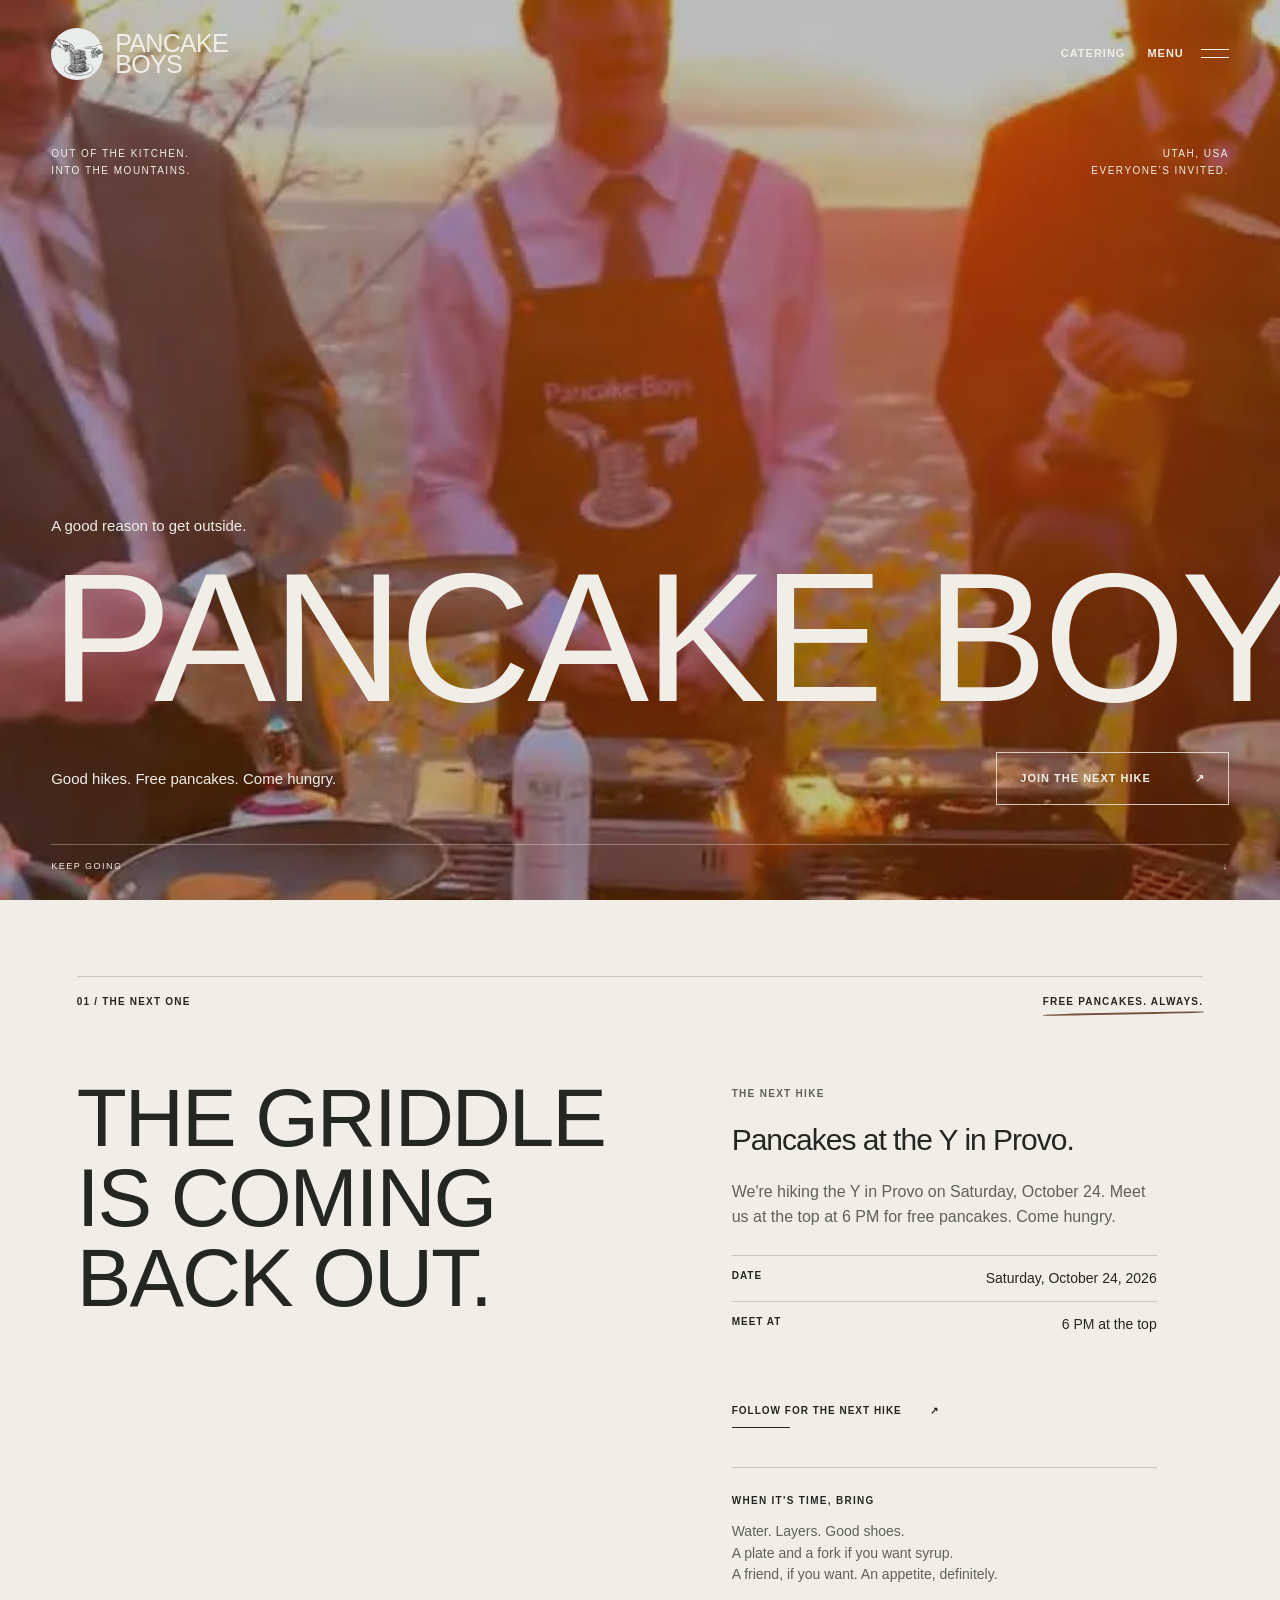
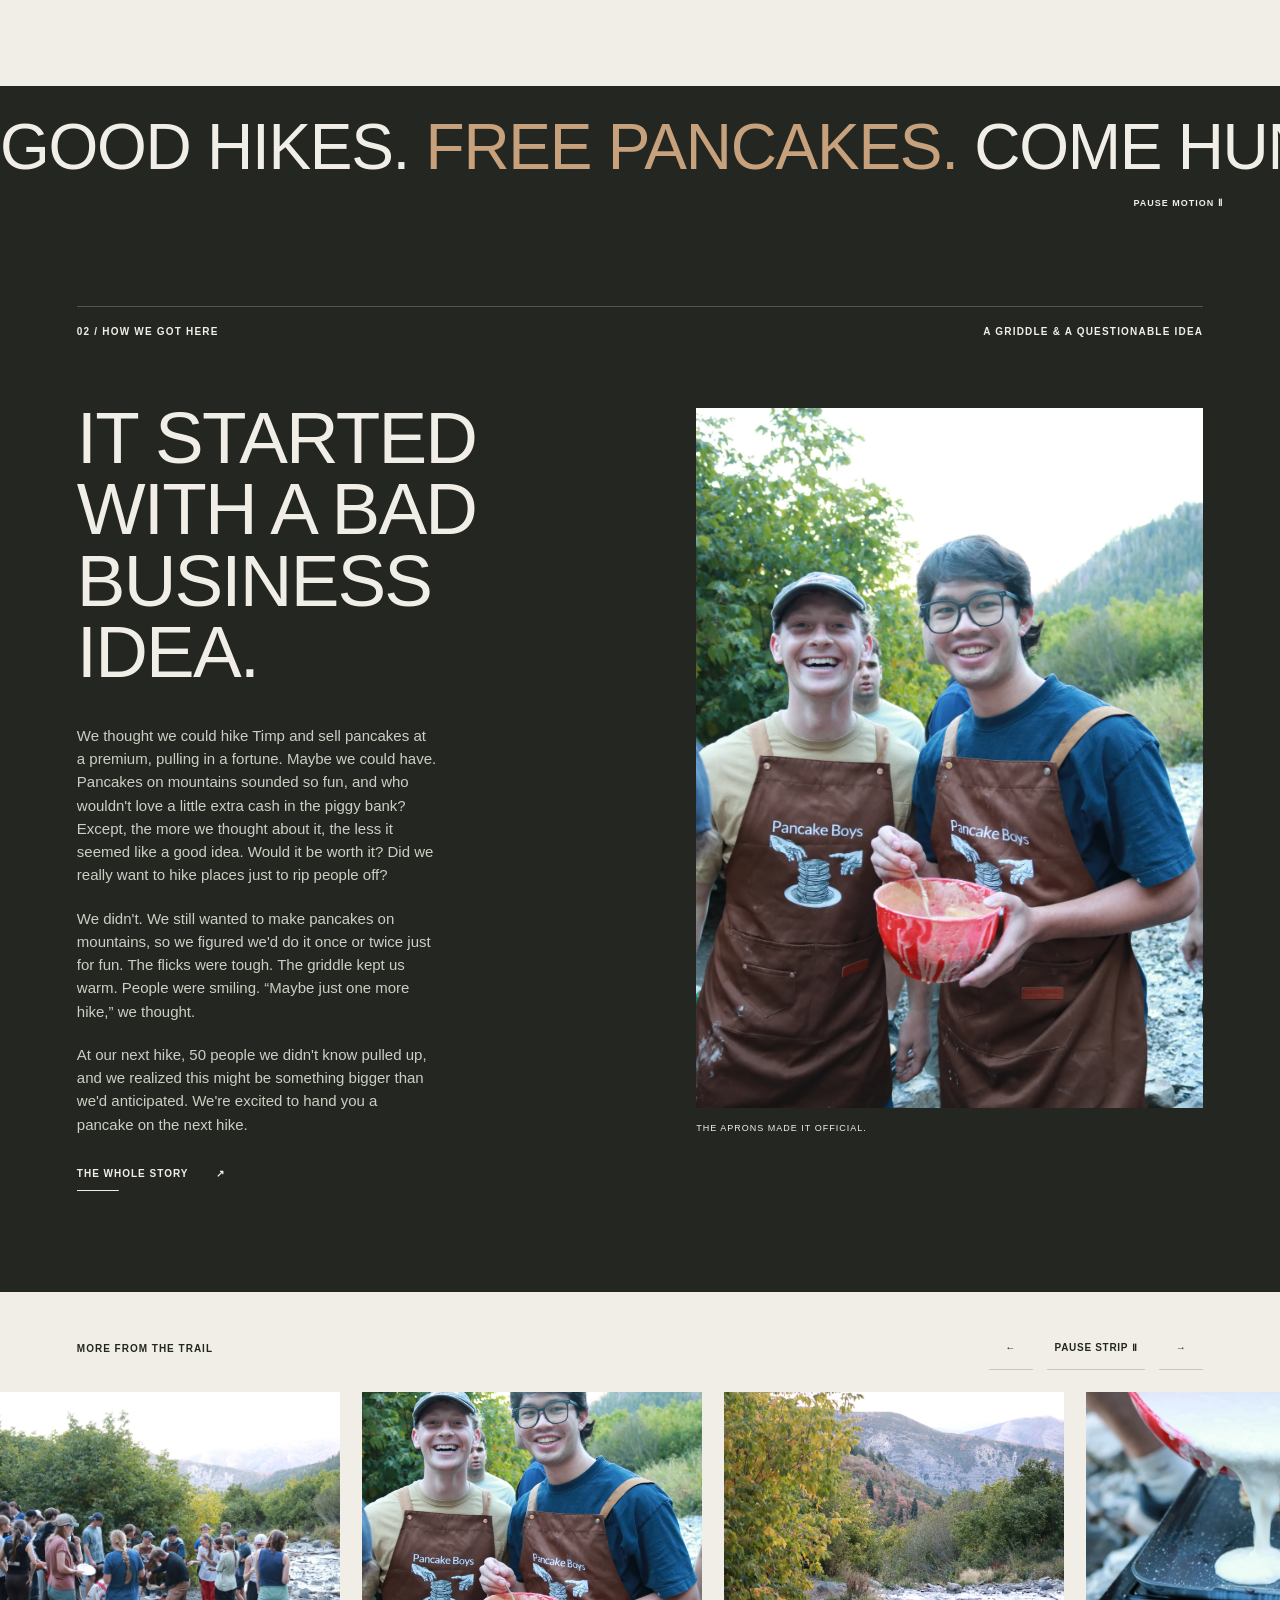
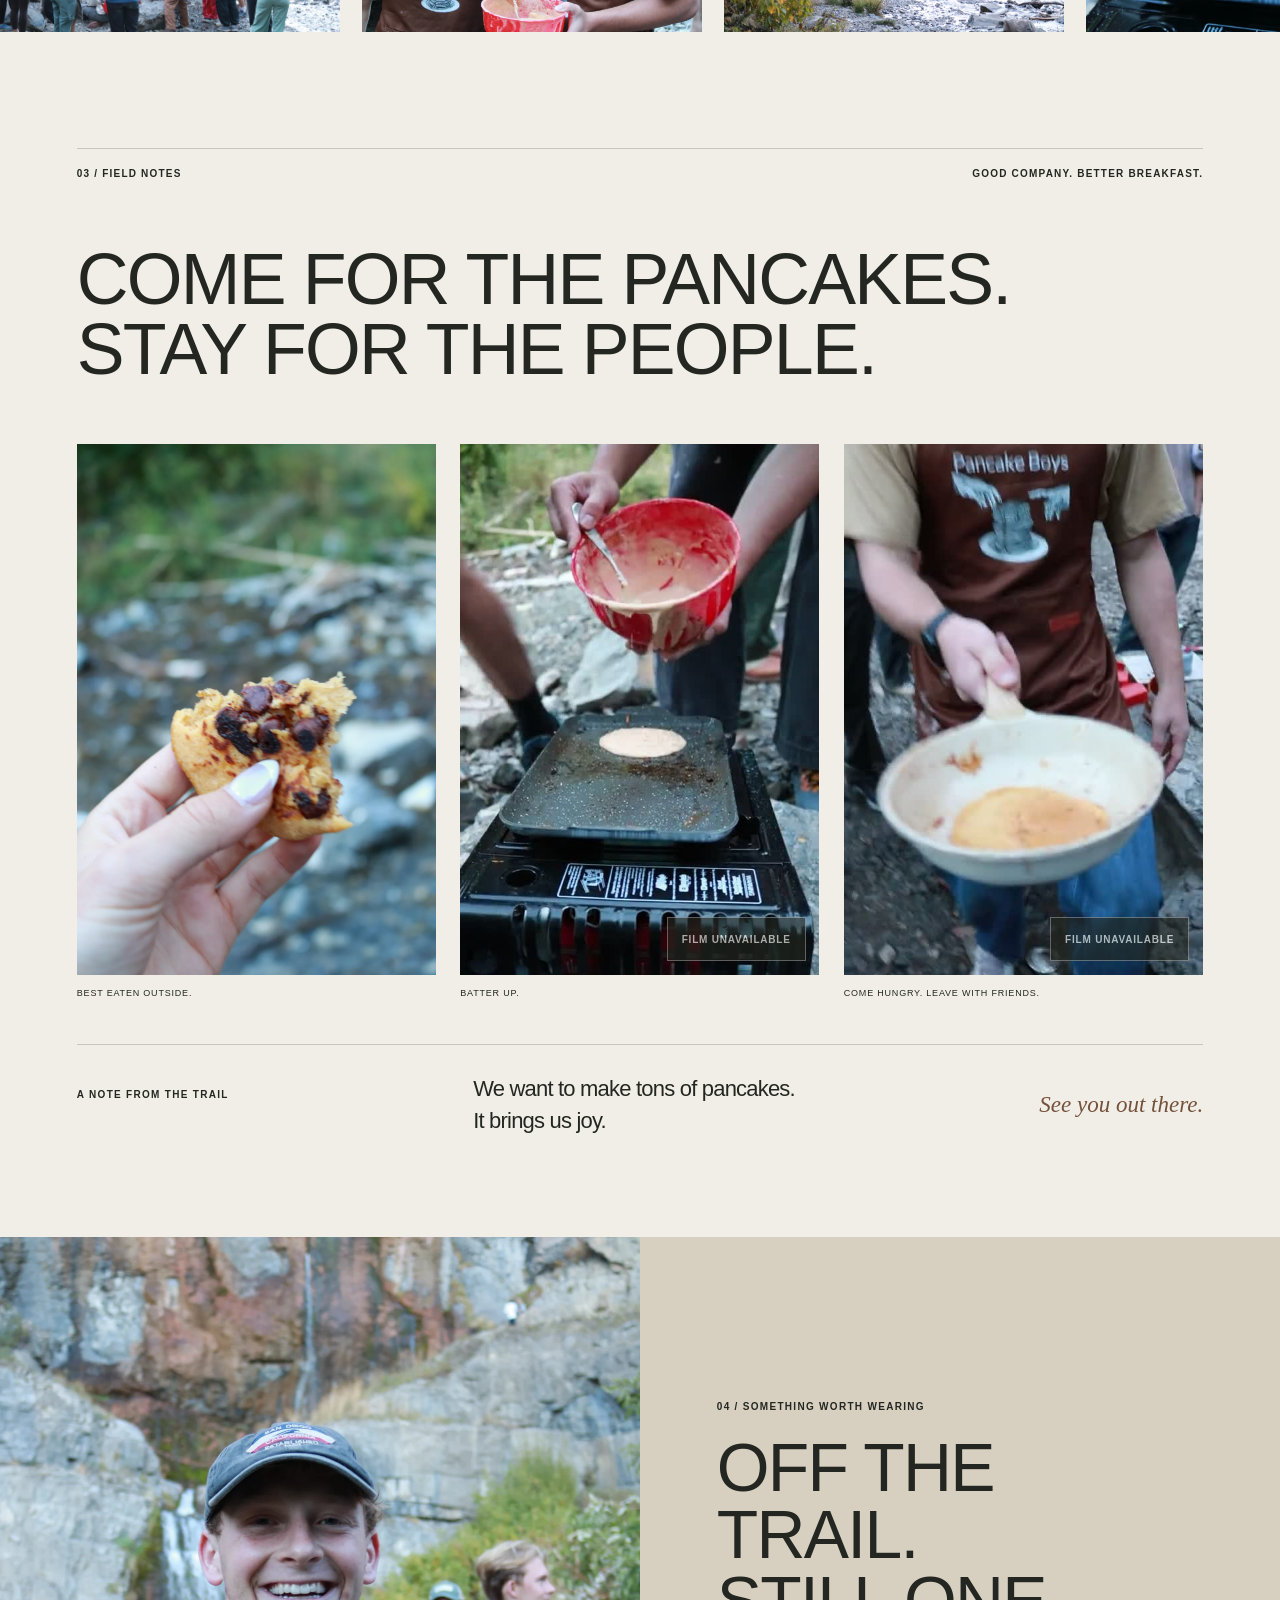
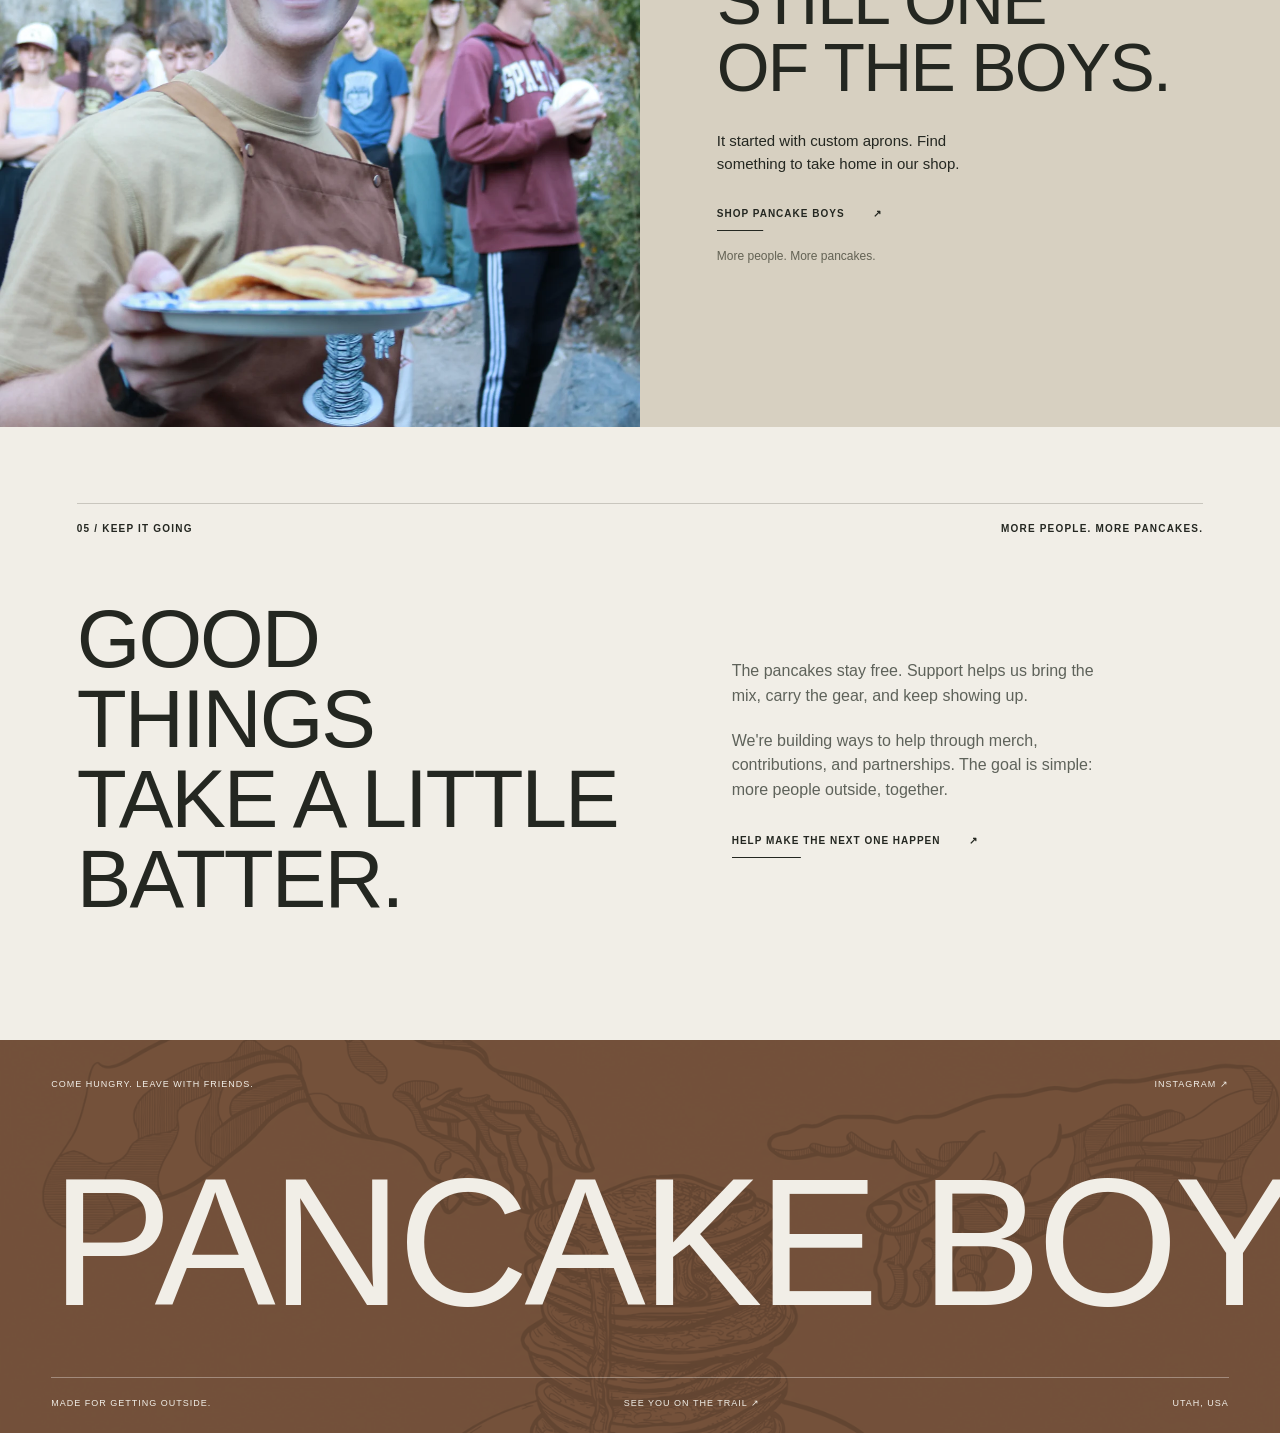
==== commit 51f98671: "Preview a wide table-side cooking clip as the homepage hero Swap the hero loop for a short muted wid" ====
--- a/index.html
+++ b/index.html
@@ -5,7 +5,7 @@
   <meta name="description" content="Good hikes. Free pancakes. Come hungry. Pancake Boys brings people together on Utah trails.">
   <meta name="theme-color" content="#f1eee7"><title>Pancake Boys — Come hungry.</title>
   <link rel="icon" type="image/png" href="website/assets/logo.png"><link rel="preload" as="image" href="website/assets/logo.png">
-  <link rel="stylesheet" href="website/styles.css?v=hero-a-1"><script src="website/content.js" defer></script><script src="website/app.js" defer></script>
+  <link rel="stylesheet" href="website/styles.css?v=hero-b-1"><script src="website/content.js" defer></script><script src="website/app.js" defer></script>
 </head>
 <body>
   <div class="brand-intro" id="brand-intro" aria-hidden="true" hidden><div class="brand-intro-inner"><img src="website/assets/logo.png" alt="" width="1536" height="1024"><span>PANCAKE BOYS</span><div class="brand-intro-bar"><i></i></div></div></div>
@@ -18,7 +18,7 @@
   </header>
   <main id="main">
     <section class="hero" id="home" aria-labelledby="hero-title">
-      <img class="hero-image" src="website/assets/hero-poster.webp" alt="Pancake Boys in aprons cooking pancakes at sunset overlooking the valley" fetchpriority="high">
+      <img class="hero-image" src="website/assets/hero-poster.webp" alt="Pancake Boys cooking pancakes at a mountain picnic table at sunset" fetchpriority="high">
       <video class="hero-video" autoplay muted playsinline loop preload="none" poster="website/assets/hero-poster.webp" aria-hidden="true" hidden></video>
       <button class="video-toggle" aria-label="Pause background video" hidden>PAUSE FILM <span aria-hidden="true">Ⅱ</span></button>
       <div class="hero-shade"></div>
--- a/website/styles.css
+++ b/website/styles.css
@@ -1,11 +1,11 @@
-:root{--paper:#f1eee7;--ink:#242721;--brown:#74513a;--line:#c9c6be;--display:Impact,'Arial Narrow',sans-serif}*{box-sizing:border-box}html{scroll-behavior:smooth;scroll-padding-top:78px}body{margin:0;background:var(--paper);color:var(--ink);font-family:Arial,Helvetica,sans-serif;font-size:16px;line-height:1.55}body.dialog-open{overflow:hidden}[hidden]{display:none!important}a{color:inherit;text-decoration:none}button{font:inherit;color:inherit;border:0;cursor:pointer}button:focus-visible,a:focus-visible{outline:2px solid currentColor;outline-offset:7px}img{display:block;width:100%;object-fit:cover}figure,p{margin:0}h1,h2,h3{margin:0;font-weight:400}h1,h2{font-family:var(--display);font-stretch:condensed;line-height:.98;letter-spacing:-.025em}h2{font-size:clamp(48px,6.4vw,104px)}h3{font-size:30px;line-height:1.2;letter-spacing:-1px}p+p{margin-top:20px}.header{position:absolute;z-index:10;top:0;left:0;width:100%;display:flex;justify-content:space-between;align-items:center;padding:28px 4%;color:var(--paper)}.brand{position:relative;font-family:var(--display);font-size:25px;line-height:.86;letter-spacing:-.7px}.brand-dot{font-family:Arial;font-size:10px;position:absolute;right:-14px;top:0}.menu-toggle{display:flex;gap:17px;align-items:center;padding:14px 0;background:none;font-size:11px;font-weight:700;letter-spacing:1px}.menu-lines{width:28px;height:9px;border-top:1.5px solid currentColor;border-bottom:1.5px solid currentColor}.hero{height:100svh;min-height:650px;max-height:1100px;position:relative;isolation:isolate;color:var(--paper);overflow:hidden}.hero-image,.hero-shade{position:absolute;inset:0;width:100%;height:100%;z-index:-2}.hero-image{object-position:center 43%}.hero-shade{background:rgba(15,24,19,.27);z-index:-1}.hero-top{position:absolute;left:4%;right:4%;top:145px;display:flex;justify-content:space-between;font-size:10px;line-height:1.7;letter-spacing:1.5px}.hero-top span:last-child{text-align:right}.hero-bottom{position:absolute;left:4%;right:4%;bottom:95px}.hero-intro{font-size:15px;margin-bottom:20px}.hero h1{font-size:clamp(70px,14.3vw,240px);white-space:nowrap;line-height:.88;letter-spacing:-.025em;margin-left:-.005em}.hero-baseline{display:flex;justify-content:space-between;align-items:center;margin-top:34px}.hero-baseline p{font-size:15px}.link-button{display:inline-flex;align-items:center;justify-content:space-between;gap:44px;padding:17px 23px;font-size:11px;letter-spacing:1px;font-weight:700;transition:background .2s,color .2s}.link-button.light{border:1px solid rgba(241,238,231,.8)}.link-button.light:hover{background:var(--paper);color:var(--ink)}.scroll-note{position:absolute;bottom:26px;left:4%;right:4%;border-top:1px solid #ffffff50;padding-top:15px;font-size:9px;letter-spacing:1.5px;display:flex;justify-content:space-between}.section{padding:76px 6% 100px}.section-label{display:flex;justify-content:space-between;gap:16px;border-top:1px solid var(--line);padding-top:17px;margin-bottom:62px;font-size:10px;letter-spacing:1.2px;font-weight:700}.next-layout{display:grid;grid-template-columns:1.15fr 1fr;gap:10%}.next-info{padding-top:8px;max-width:425px}.eyebrow{display:block;font-size:10px;letter-spacing:1.3px;font-weight:700;margin-bottom:21px}.next-info h3{margin-bottom:22px}.next-info p{color:#5e625a}.text-link{display:inline-flex;align-items:center;gap:28px;border-bottom:1px solid currentColor;padding:0 0 10px;margin-top:30px;background:transparent;font-size:10px;font-weight:700;letter-spacing:1px;text-align:left}.text-link:hover{color:var(--brown)}.bring{border-top:1px solid var(--line);margin-top:38px;padding-top:25px}.bring .eyebrow{margin-bottom:12px}.bring p{font-size:14px}.story{background:var(--ink);color:var(--paper)}.story .section-label{border-color:#ffffff35}.story-layout{display:grid;grid-template-columns:1fr 1fr;gap:10%;align-items:center}.story h2{font-size:clamp(48px,5.7vw,91px);margin-bottom:36px}.story-copy p{font-size:15px;max-width:360px;color:#cbcfc3}.story-photo{align-self:stretch;position:relative;padding-top:6px}.story-photo img{height:100%;max-height:700px;min-height:490px;object-position:45% center}.story-photo figcaption{font-size:9px;letter-spacing:1px;margin-top:14px}.cream:hover{color:#c7a17c}.field h2{font-size:clamp(44px,5.6vw,88px);margin-bottom:60px}.photo-grid{display:grid;grid-template-columns:1.45fr 1fr;gap:48px 6%;align-items:start}.photo-button{display:block;width:100%;padding:0;background:none;overflow:hidden}.photo-button img{transition:transform .5s}.photo-button:hover img{transform:scale(1.025)}.photo-wide img{aspect-ratio:1.52}.photo-tall{padding-top:100px}.photo-tall img{aspect-ratio:.88;object-position:center}.photo-grid figcaption{display:flex;justify-content:space-between;gap:8px;margin-top:14px;font-size:9px;letter-spacing:.8px}.photo-detail{width:70%;margin-top:-95px}.photo-detail img{aspect-ratio:1.2}.field-note{padding:35px 0 0;align-self:center}.field-note p{font-size:25px;line-height:1.45;letter-spacing:-.8px}.handwritten{display:block;font-family:Georgia,serif;font-style:italic;font-size:23px;margin-top:24px;color:var(--brown)}.merch{display:grid;grid-template-columns:1fr 1fr;background:#d7d0c1;min-height:670px}.merch-image img{height:100%;max-height:790px;object-position:center 35%}.merch-copy{padding:70px 12%;align-self:center}.merch h2{font-size:clamp(45px,5.3vw,83px);margin-bottom:28px}.merch-copy p{max-width:290px;font-size:15px}.coming-soon{display:inline-block;border-top:1px solid #aaa396;border-bottom:1px solid #aaa396;margin-top:32px;padding:14px 0;font-size:10px;letter-spacing:1px;font-weight:700}.merch-copy p.small-note{font-size:12px;margin-top:15px;color:#636254}.support{padding-bottom:120px}.support-layout{display:grid;grid-template-columns:1.15fr 1fr;gap:10%;align-items:center}.support-layout>div{max-width:390px}.support-layout p{color:#5e625a}.footer{background:var(--brown);color:var(--paper);padding:38px 4% 23px;overflow:hidden}.footer-top,.footer-bottom{display:flex;justify-content:space-between;gap:15px;font-size:9px;letter-spacing:1px}.footer-wordmark{display:block;font-family:var(--display);font-size:14.2vw;line-height:1.05;letter-spacing:-.025em;white-space:nowrap;margin:55px 0 38px}.footer-bottom{border-top:1px solid #ffffff40;padding-top:20px}dialog{border:0;padding:0;color:var(--ink)}dialog::backdrop{background:#171d18ba}.menu-dialog{background:var(--paper);width:100%;height:100%;max-width:none;max-height:none;margin:0;padding:28px 6% 30px;overflow-y:auto}.menu-head{display:flex;justify-content:space-between;align-items:center}.close-button{display:flex;align-items:center;gap:19px;background:transparent;font-size:10px;letter-spacing:1px;font-weight:700;padding:12px 0}.close-button span{font-size:29px;line-height:1}.menu-dialog nav{margin:65px auto 45px;max-width:1200px}.menu-dialog nav a{display:flex;align-items:center;gap:24px;font-family:var(--display);font-size:clamp(36px,7vw,105px);line-height:1.17;border-bottom:1px solid var(--line);transition:color .2s}.menu-dialog nav a:hover{color:var(--brown)}.menu-dialog nav a span{font:10px Arial;align-self:center;letter-spacing:1px}.menu-dialog nav a i{font-family:Arial;font-style:normal;font-size:.55em;margin-left:auto}.menu-foot{display:flex;justify-content:space-between;gap:20px;font-size:10px;letter-spacing:1px}.content-dialog{width:calc(100% - 40px);max-width:760px;max-height:90svh;padding:35px 55px 55px;background:var(--paper)}.content-dialog>.close-button{margin-left:auto;margin-bottom:25px}.content-dialog h2{font-size:70px;margin-bottom:30px}.content-dialog p{font-size:16px}.content-dialog .eyebrow{font-size:10px}.photo-dialog{background:var(--ink);color:var(--paper);max-width:1100px;width:calc(100% - 40px);max-height:95svh;padding:20px}.photo-dialog>.close-button{margin-left:auto;margin-bottom:15px}.photo-dialog img{height:auto;max-height:70svh;object-fit:contain}.photo-dialog p{margin-top:16px;font-size:13px}#event-details{margin:25px 0}#event-details>div{display:flex;justify-content:space-between;gap:15px;padding:12px 0;border-top:1px solid var(--line)}#event-details dt{font-size:10px;font-weight:700;letter-spacing:1px}#event-details dd{margin:0;font-size:14px;text-align:right}
+:root{--paper:#f1eee7;--ink:#242721;--brown:#74513a;--line:#c9c6be;--display:Impact,'Arial Narrow',sans-serif}*{box-sizing:border-box}html{scroll-behavior:smooth;scroll-padding-top:78px}body{margin:0;background:var(--paper);color:var(--ink);font-family:Arial,Helvetica,sans-serif;font-size:16px;line-height:1.55}body.dialog-open{overflow:hidden}[hidden]{display:none!important}a{color:inherit;text-decoration:none}button{font:inherit;color:inherit;border:0;cursor:pointer}button:focus-visible,a:focus-visible{outline:2px solid currentColor;outline-offset:7px}img{display:block;width:100%;object-fit:cover}figure,p{margin:0}h1,h2,h3{margin:0;font-weight:400}h1,h2{font-family:var(--display);font-stretch:condensed;line-height:.98;letter-spacing:-.025em}h2{font-size:clamp(48px,6.4vw,104px)}h3{font-size:30px;line-height:1.2;letter-spacing:-1px}p+p{margin-top:20px}.header{position:absolute;z-index:10;top:0;left:0;width:100%;display:flex;justify-content:space-between;align-items:center;padding:28px 4%;color:var(--paper)}.brand{position:relative;font-family:var(--display);font-size:25px;line-height:.86;letter-spacing:-.7px}.brand-dot{font-family:Arial;font-size:10px;position:absolute;right:-14px;top:0}.menu-toggle{display:flex;gap:17px;align-items:center;padding:14px 0;background:none;font-size:11px;font-weight:700;letter-spacing:1px}.menu-lines{width:28px;height:9px;border-top:1.5px solid currentColor;border-bottom:1.5px solid currentColor}.hero{height:100svh;min-height:650px;max-height:1100px;position:relative;isolation:isolate;color:var(--paper);overflow:hidden}.hero-image,.hero-shade{position:absolute;inset:0;width:100%;height:100%;z-index:-2}.hero-image{object-position:center 7%}.hero-shade{background:rgba(15,24,19,.27);z-index:-1}.hero-top{position:absolute;left:4%;right:4%;top:145px;display:flex;justify-content:space-between;font-size:10px;line-height:1.7;letter-spacing:1.5px}.hero-top span:last-child{text-align:right}.hero-bottom{position:absolute;left:4%;right:4%;bottom:95px}.hero-intro{font-size:15px;margin-bottom:20px}.hero h1{font-size:clamp(70px,14.3vw,240px);white-space:nowrap;line-height:.88;letter-spacing:-.025em;margin-left:-.005em}.hero-baseline{display:flex;justify-content:space-between;align-items:center;margin-top:34px}.hero-baseline p{font-size:15px}.link-button{display:inline-flex;align-items:center;justify-content:space-between;gap:44px;padding:17px 23px;font-size:11px;letter-spacing:1px;font-weight:700;transition:background .2s,color .2s}.link-button.light{border:1px solid rgba(241,238,231,.8)}.link-button.light:hover{background:var(--paper);color:var(--ink)}.scroll-note{position:absolute;bottom:26px;left:4%;right:4%;border-top:1px solid #ffffff50;padding-top:15px;font-size:9px;letter-spacing:1.5px;display:flex;justify-content:space-between}.section{padding:76px 6% 100px}.section-label{display:flex;justify-content:space-between;gap:16px;border-top:1px solid var(--line);padding-top:17px;margin-bottom:62px;font-size:10px;letter-spacing:1.2px;font-weight:700}.next-layout{display:grid;grid-template-columns:1.15fr 1fr;gap:10%}.next-info{padding-top:8px;max-width:425px}.eyebrow{display:block;font-size:10px;letter-spacing:1.3px;font-weight:700;margin-bottom:21px}.next-info h3{margin-bottom:22px}.next-info p{color:#5e625a}.text-link{display:inline-flex;align-items:center;gap:28px;border-bottom:1px solid currentColor;padding:0 0 10px;margin-top:30px;background:transparent;font-size:10px;font-weight:700;letter-spacing:1px;text-align:left}.text-link:hover{color:var(--brown)}.bring{border-top:1px solid var(--line);margin-top:38px;padding-top:25px}.bring .eyebrow{margin-bottom:12px}.bring p{font-size:14px}.story{background:var(--ink);color:var(--paper)}.story .section-label{border-color:#ffffff35}.story-layout{display:grid;grid-template-columns:1fr 1fr;gap:10%;align-items:center}.story h2{font-size:clamp(48px,5.7vw,91px);margin-bottom:36px}.story-copy p{font-size:15px;max-width:360px;color:#cbcfc3}.story-photo{align-self:stretch;position:relative;padding-top:6px}.story-photo img{height:100%;max-height:700px;min-height:490px;object-position:45% center}.story-photo figcaption{font-size:9px;letter-spacing:1px;margin-top:14px}.cream:hover{color:#c7a17c}.field h2{font-size:clamp(44px,5.6vw,88px);margin-bottom:60px}.photo-grid{display:grid;grid-template-columns:1.45fr 1fr;gap:48px 6%;align-items:start}.photo-button{display:block;width:100%;padding:0;background:none;overflow:hidden}.photo-button img{transition:transform .5s}.photo-button:hover img{transform:scale(1.025)}.photo-wide img{aspect-ratio:1.52}.photo-tall{padding-top:100px}.photo-tall img{aspect-ratio:.88;object-position:center}.photo-grid figcaption{display:flex;justify-content:space-between;gap:8px;margin-top:14px;font-size:9px;letter-spacing:.8px}.photo-detail{width:70%;margin-top:-95px}.photo-detail img{aspect-ratio:1.2}.field-note{padding:35px 0 0;align-self:center}.field-note p{font-size:25px;line-height:1.45;letter-spacing:-.8px}.handwritten{display:block;font-family:Georgia,serif;font-style:italic;font-size:23px;margin-top:24px;color:var(--brown)}.merch{display:grid;grid-template-columns:1fr 1fr;background:#d7d0c1;min-height:670px}.merch-image img{height:100%;max-height:790px;object-position:center 35%}.merch-copy{padding:70px 12%;align-self:center}.merch h2{font-size:clamp(45px,5.3vw,83px);margin-bottom:28px}.merch-copy p{max-width:290px;font-size:15px}.coming-soon{display:inline-block;border-top:1px solid #aaa396;border-bottom:1px solid #aaa396;margin-top:32px;padding:14px 0;font-size:10px;letter-spacing:1px;font-weight:700}.merch-copy p.small-note{font-size:12px;margin-top:15px;color:#636254}.support{padding-bottom:120px}.support-layout{display:grid;grid-template-columns:1.15fr 1fr;gap:10%;align-items:center}.support-layout>div{max-width:390px}.support-layout p{color:#5e625a}.footer{background:var(--brown);color:var(--paper);padding:38px 4% 23px;overflow:hidden}.footer-top,.footer-bottom{display:flex;justify-content:space-between;gap:15px;font-size:9px;letter-spacing:1px}.footer-wordmark{display:block;font-family:var(--display);font-size:14.2vw;line-height:1.05;letter-spacing:-.025em;white-space:nowrap;margin:55px 0 38px}.footer-bottom{border-top:1px solid #ffffff40;padding-top:20px}dialog{border:0;padding:0;color:var(--ink)}dialog::backdrop{background:#171d18ba}.menu-dialog{background:var(--paper);width:100%;height:100%;max-width:none;max-height:none;margin:0;padding:28px 6% 30px;overflow-y:auto}.menu-head{display:flex;justify-content:space-between;align-items:center}.close-button{display:flex;align-items:center;gap:19px;background:transparent;font-size:10px;letter-spacing:1px;font-weight:700;padding:12px 0}.close-button span{font-size:29px;line-height:1}.menu-dialog nav{margin:65px auto 45px;max-width:1200px}.menu-dialog nav a{display:flex;align-items:center;gap:24px;font-family:var(--display);font-size:clamp(36px,7vw,105px);line-height:1.17;border-bottom:1px solid var(--line);transition:color .2s}.menu-dialog nav a:hover{color:var(--brown)}.menu-dialog nav a span{font:10px Arial;align-self:center;letter-spacing:1px}.menu-dialog nav a i{font-family:Arial;font-style:normal;font-size:.55em;margin-left:auto}.menu-foot{display:flex;justify-content:space-between;gap:20px;font-size:10px;letter-spacing:1px}.content-dialog{width:calc(100% - 40px);max-width:760px;max-height:90svh;padding:35px 55px 55px;background:var(--paper)}.content-dialog>.close-button{margin-left:auto;margin-bottom:25px}.content-dialog h2{font-size:70px;margin-bottom:30px}.content-dialog p{font-size:16px}.content-dialog .eyebrow{font-size:10px}.photo-dialog{background:var(--ink);color:var(--paper);max-width:1100px;width:calc(100% - 40px);max-height:95svh;padding:20px}.photo-dialog>.close-button{margin-left:auto;margin-bottom:15px}.photo-dialog img{height:auto;max-height:70svh;object-fit:contain}.photo-dialog p{margin-top:16px;font-size:13px}#event-details{margin:25px 0}#event-details>div{display:flex;justify-content:space-between;gap:15px;padding:12px 0;border-top:1px solid var(--line)}#event-details dt{font-size:10px;font-weight:700;letter-spacing:1px}#event-details dd{margin:0;font-size:14px;text-align:right}
 @media(min-width:1800px){.section{padding-left:calc((100% - 1584px)/2);padding-right:calc((100% - 1584px)/2)}}
 @media(max-width:760px){.header{padding:22px 6%}.hero{min-height:620px;max-height:950px}.hero-top{top:125px;left:6%;right:6%;font-size:8px}.hero-bottom{left:6%;right:6%;bottom:100px}.hero h1{font-size:13.7vw}.hero-intro{font-size:13px;margin-bottom:18px}.hero-baseline{display:block;margin-top:25px}.hero-baseline p{font-size:13px}.hero-baseline .link-button{margin-top:23px;padding:14px 18px;font-size:9px;gap:30px}.scroll-note{left:6%;right:6%}.section{padding:50px 7% 70px}.section-label{margin-bottom:42px;font-size:8px;letter-spacing:.7px}.section-label span:last-child{text-align:right;max-width:150px}.next-layout,.story-layout,.support-layout{grid-template-columns:1fr;gap:35px}.next-info{max-width:none}.next-info h3{font-size:27px}.story h2{font-size:14vw;margin-bottom:25px}.story-copy p{max-width:none}.story-photo img{min-height:0;max-height:none;aspect-ratio:.87}.story-photo{margin-top:10px}.field h2{font-size:11.3vw;margin-bottom:35px}.photo-grid{gap:35px 6%;grid-template-columns:1.15fr 1fr}.photo-wide{grid-column:1/-1}.photo-tall{padding-top:0;grid-column:2;grid-row:2}.photo-detail{margin-top:0;width:100%;grid-column:1;grid-row:2}.photo-tall img{aspect-ratio:.7}.photo-grid figcaption{font-size:7px;letter-spacing:.4px}.field-note{grid-column:1/-1;padding:8px 0}.field-note p{font-size:23px}.merch{grid-template-columns:1fr;min-height:0}.merch-image img{max-height:580px;aspect-ratio:1.05;object-position:center 28%}.merch-copy{padding:45px 7% 55px}.merch h2{font-size:14vw}.merch-copy p{max-width:330px}.support-layout{gap:32px}.footer{padding:28px 6% 23px}.footer-top{font-size:7px}.footer-wordmark{font-size:13.7vw;margin:35px 0 28px}.footer-bottom{font-size:7px;flex-wrap:wrap}.footer-bottom span:last-child{display:none}.menu-dialog{padding:22px 6%}.menu-dialog nav{margin:70px 0 40px}.menu-dialog nav a{font-size:10.7vw;padding:13px 0;gap:12px}.menu-foot{font-size:8px;flex-wrap:wrap}.content-dialog{padding:20px 25px 35px}.content-dialog h2{font-size:50px}.content-dialog p{font-size:14px}.photo-dialog{padding:15px}.photo-dialog img{max-height:65svh}}
 @media(prefers-reduced-motion:reduce){html{scroll-behavior:auto}*{transition:none!important}}
 .header{position:fixed;transition:background .2s,color .2s}.header.on-light{background:var(--paper);color:var(--ink);padding-top:16px;padding-bottom:16px}@media(prefers-reduced-motion:reduce){.header{transition:none}}
 
 /* Motion adds to the existing composition; the still photo always sits below film. */
-.hero-video{position:absolute;inset:0;width:100%;height:100%;object-fit:cover;object-position:center 43%;z-index:-2}
+.hero-video{position:absolute;inset:0;width:100%;height:100%;object-fit:cover;object-position:center 7%;z-index:-2}
 .video-toggle{position:absolute;right:4%;top:205px;display:flex;align-items:center;gap:16px;min-height:44px;padding:10px 14px;background:transparent;border:1px solid #ffffff80;font-size:9px;font-weight:700;letter-spacing:1px}
 .gallery-viewport{overflow:hidden;height:min(65svh,700px);touch-action:pan-y pinch-zoom}
 .gallery-track{display:flex;width:100%;height:100%;transition:transform 420ms cubic-bezier(.22,1,.36,1)}
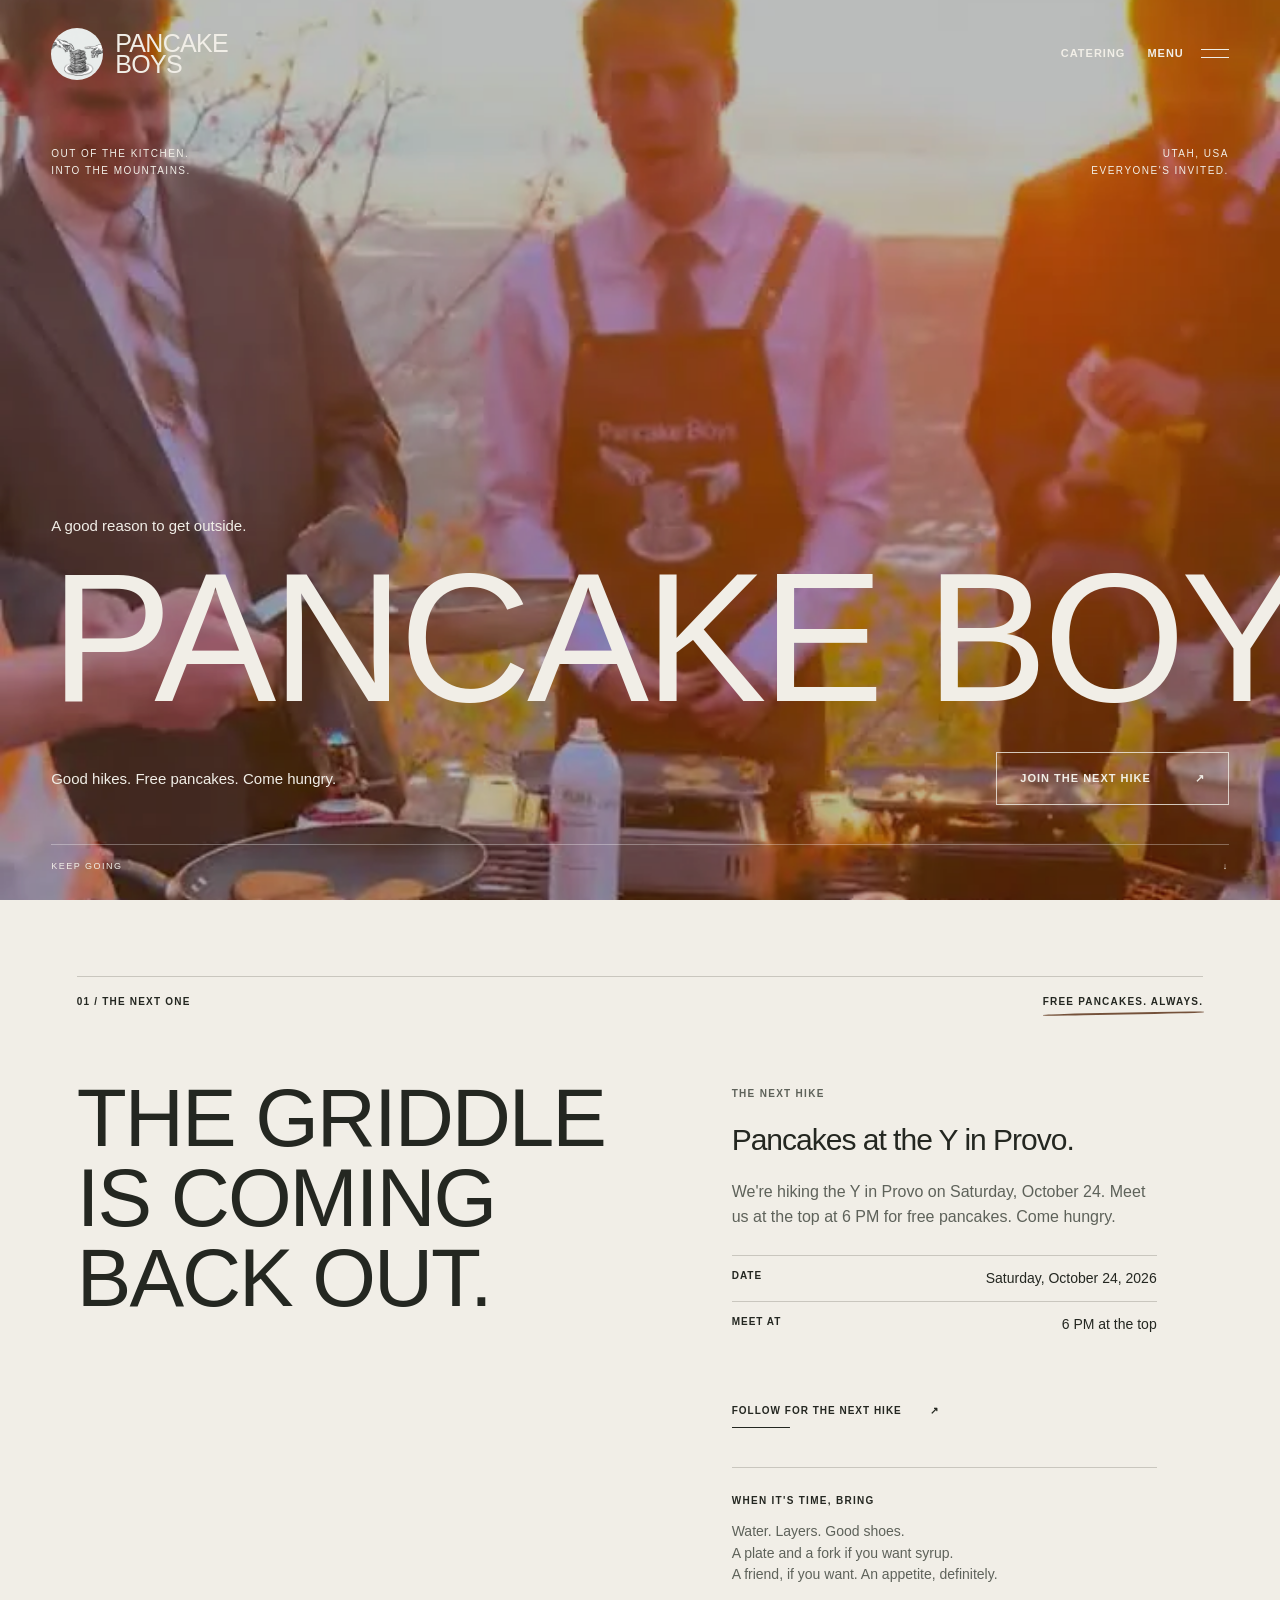
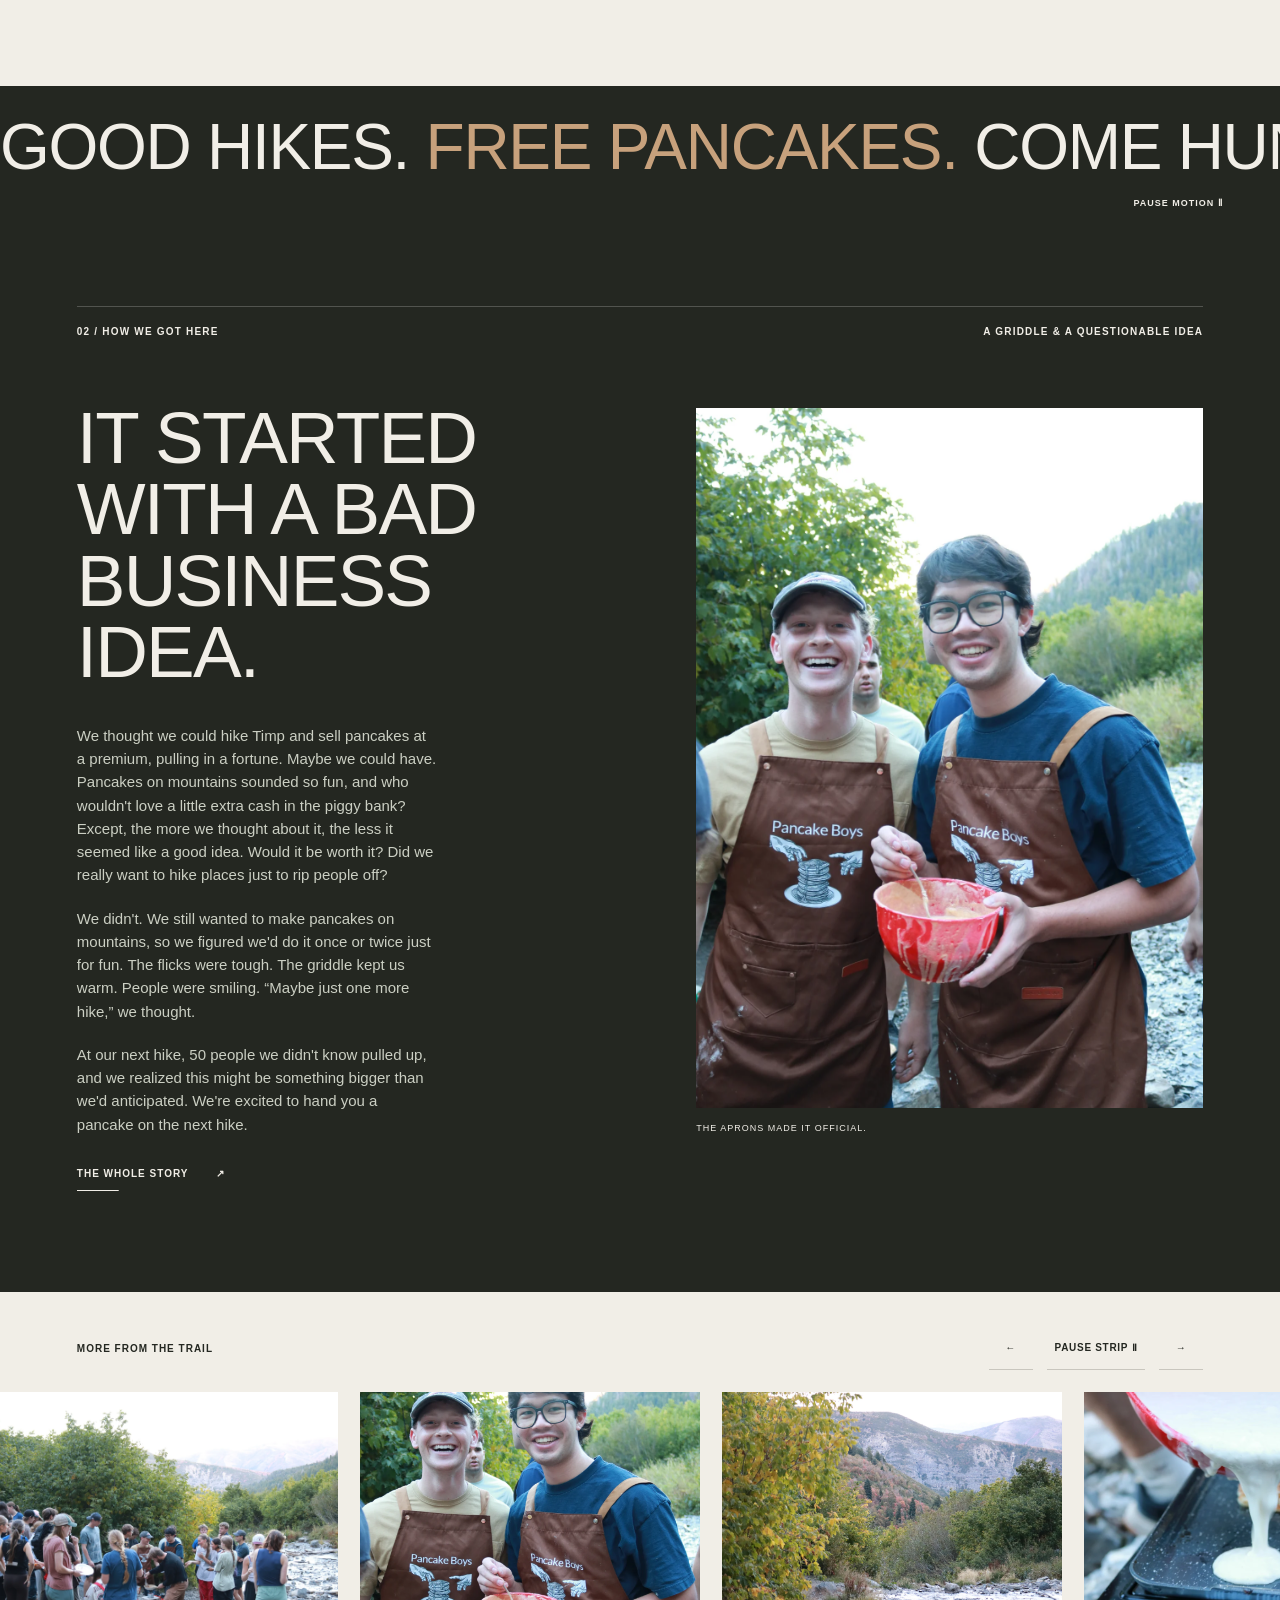
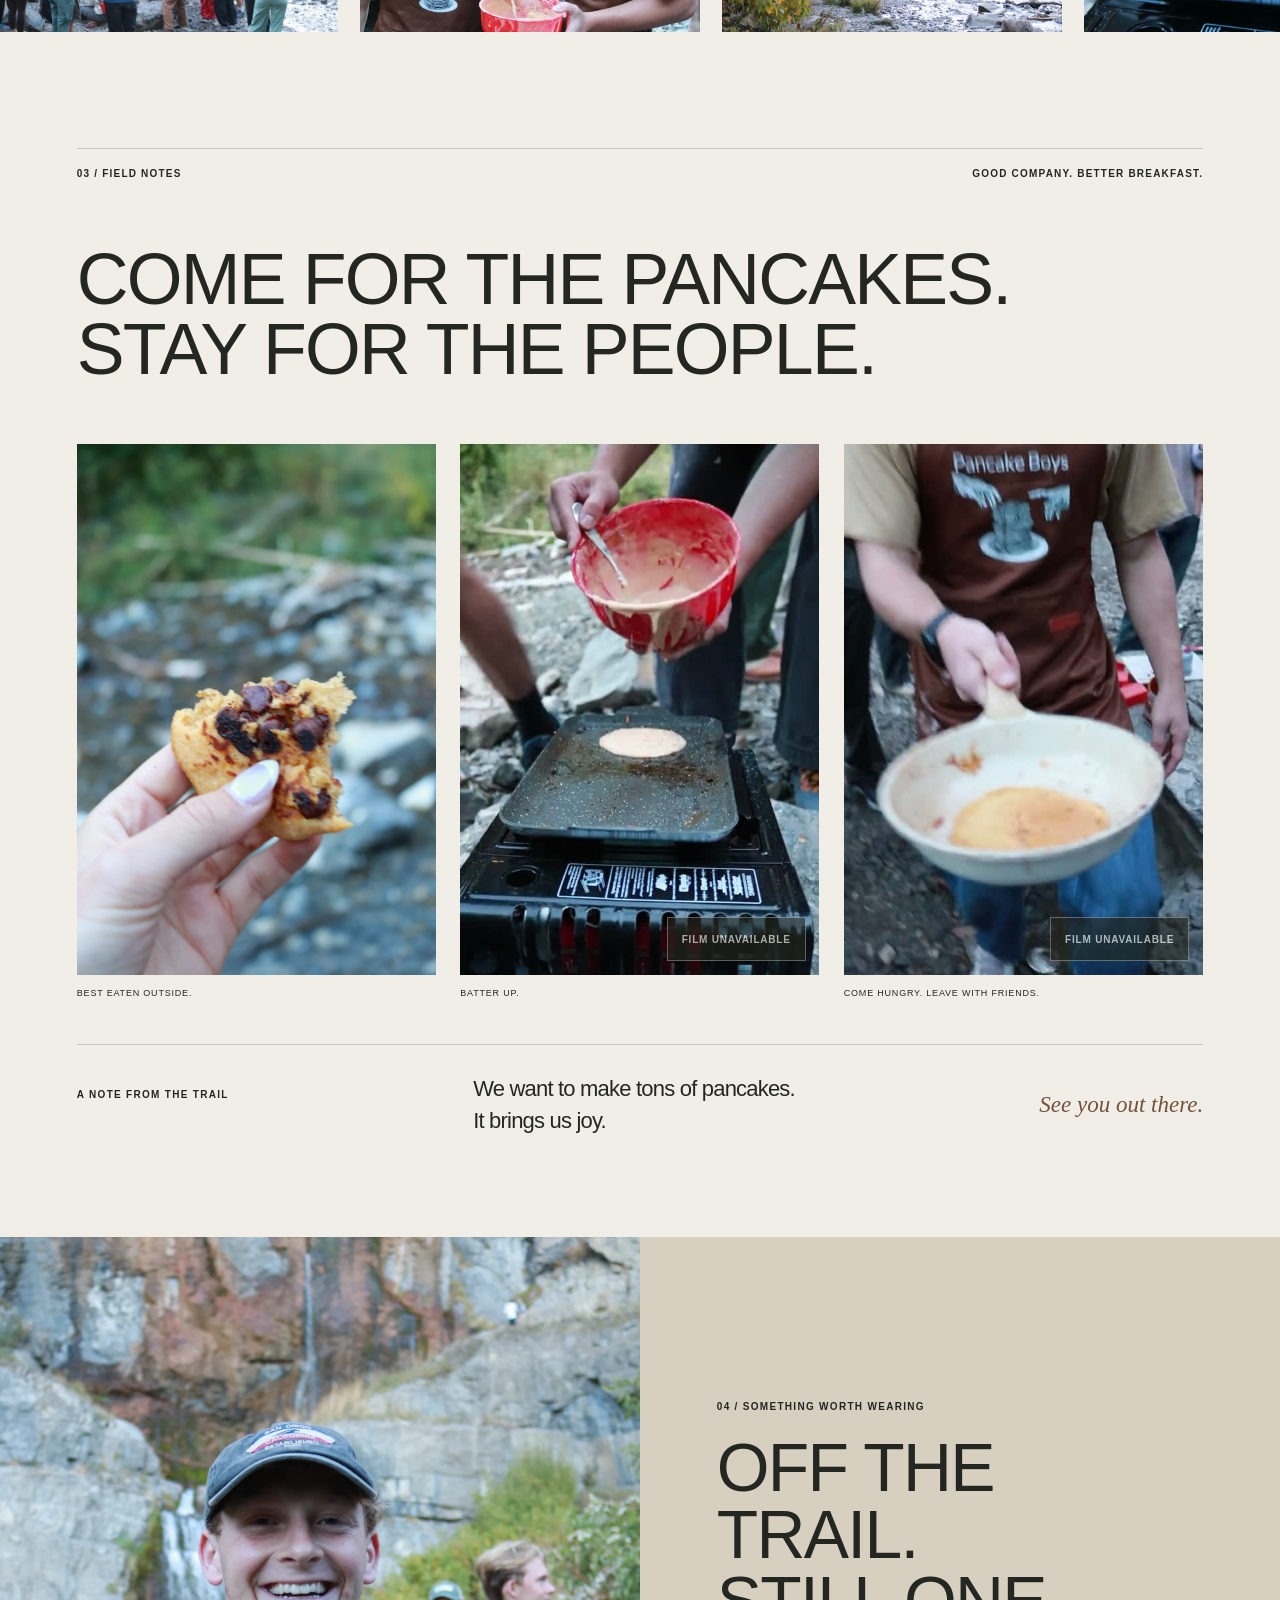
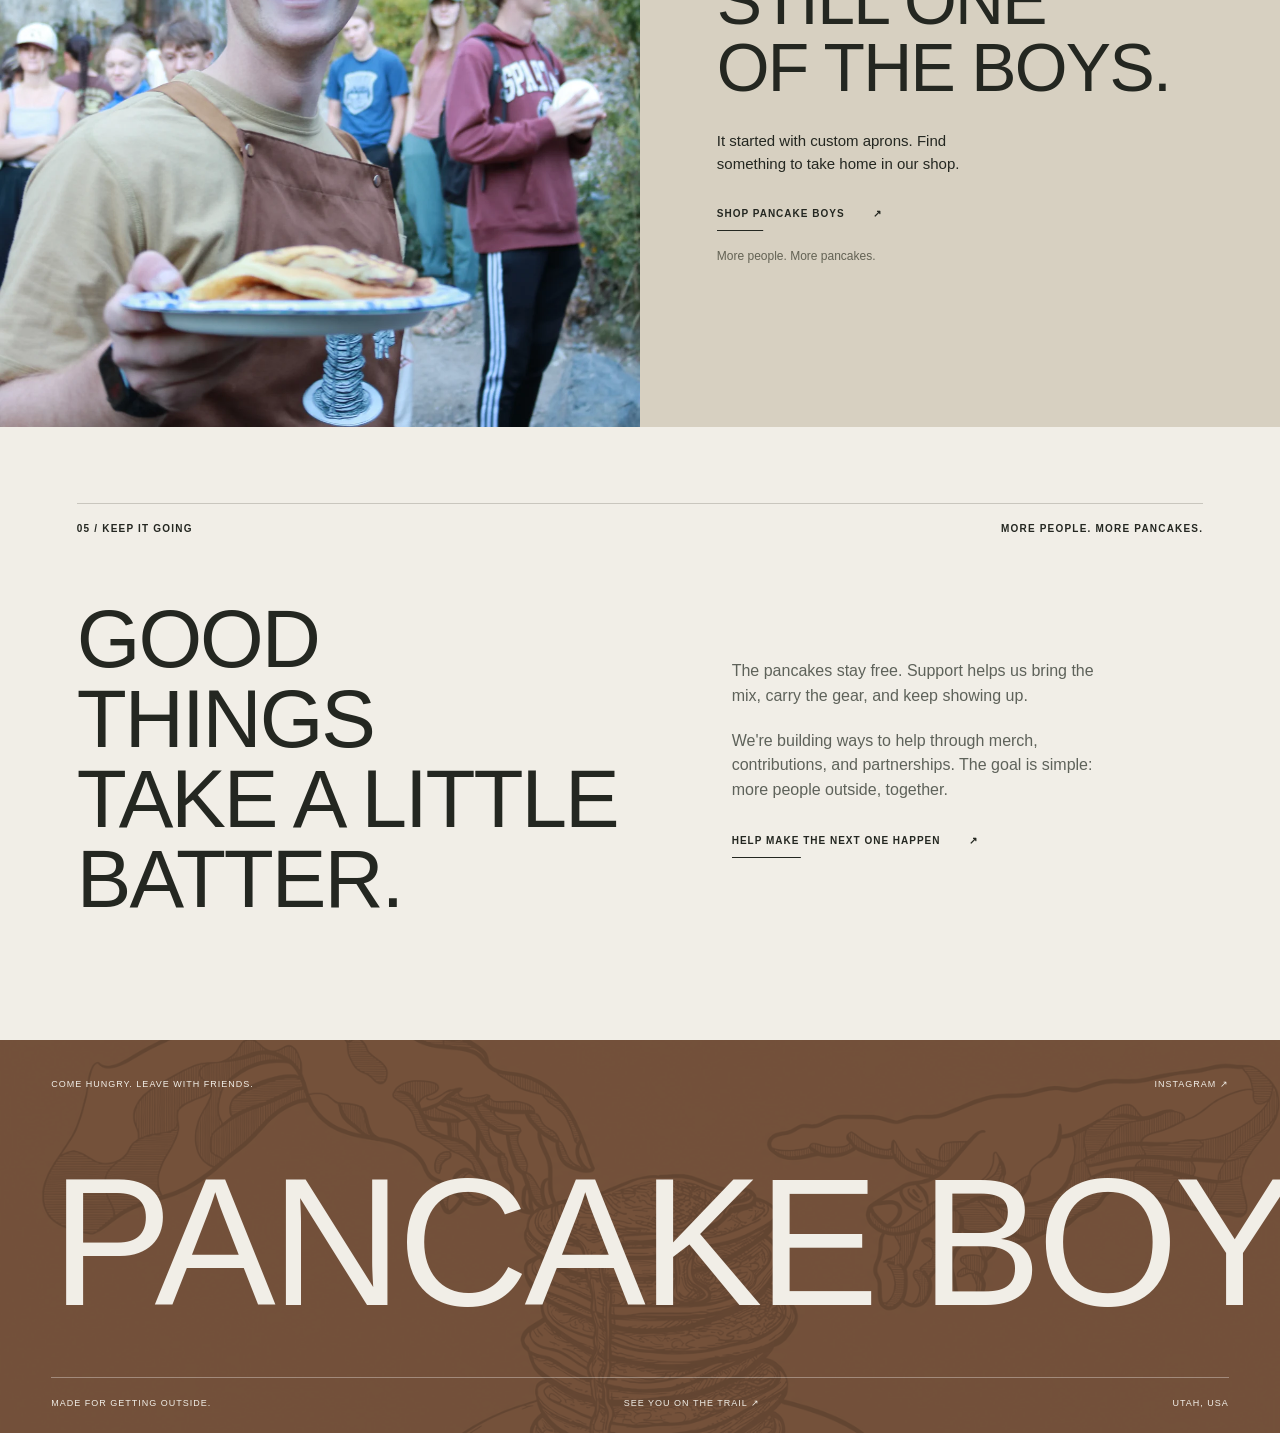
==== commit 7dc17849: "Tighten the wide hero loop so faces stay in the desktop crop Keep the opening picnic-table shot and " ====
--- a/index.html
+++ b/index.html
@@ -5,7 +5,7 @@
   <meta name="description" content="Good hikes. Free pancakes. Come hungry. Pancake Boys brings people together on Utah trails.">
   <meta name="theme-color" content="#f1eee7"><title>Pancake Boys — Come hungry.</title>
   <link rel="icon" type="image/png" href="website/assets/logo.png"><link rel="preload" as="image" href="website/assets/logo.png">
-  <link rel="stylesheet" href="website/styles.css?v=hero-b-1"><script src="website/content.js" defer></script><script src="website/app.js" defer></script>
+  <link rel="stylesheet" href="website/styles.css?v=hero-b-2"><script src="website/content.js" defer></script><script src="website/app.js" defer></script>
 </head>
 <body>
   <div class="brand-intro" id="brand-intro" aria-hidden="true" hidden><div class="brand-intro-inner"><img src="website/assets/logo.png" alt="" width="1536" height="1024"><span>PANCAKE BOYS</span><div class="brand-intro-bar"><i></i></div></div></div>
--- a/website/styles.css
+++ b/website/styles.css
@@ -1,11 +1,11 @@
-:root{--paper:#f1eee7;--ink:#242721;--brown:#74513a;--line:#c9c6be;--display:Impact,'Arial Narrow',sans-serif}*{box-sizing:border-box}html{scroll-behavior:smooth;scroll-padding-top:78px}body{margin:0;background:var(--paper);color:var(--ink);font-family:Arial,Helvetica,sans-serif;font-size:16px;line-height:1.55}body.dialog-open{overflow:hidden}[hidden]{display:none!important}a{color:inherit;text-decoration:none}button{font:inherit;color:inherit;border:0;cursor:pointer}button:focus-visible,a:focus-visible{outline:2px solid currentColor;outline-offset:7px}img{display:block;width:100%;object-fit:cover}figure,p{margin:0}h1,h2,h3{margin:0;font-weight:400}h1,h2{font-family:var(--display);font-stretch:condensed;line-height:.98;letter-spacing:-.025em}h2{font-size:clamp(48px,6.4vw,104px)}h3{font-size:30px;line-height:1.2;letter-spacing:-1px}p+p{margin-top:20px}.header{position:absolute;z-index:10;top:0;left:0;width:100%;display:flex;justify-content:space-between;align-items:center;padding:28px 4%;color:var(--paper)}.brand{position:relative;font-family:var(--display);font-size:25px;line-height:.86;letter-spacing:-.7px}.brand-dot{font-family:Arial;font-size:10px;position:absolute;right:-14px;top:0}.menu-toggle{display:flex;gap:17px;align-items:center;padding:14px 0;background:none;font-size:11px;font-weight:700;letter-spacing:1px}.menu-lines{width:28px;height:9px;border-top:1.5px solid currentColor;border-bottom:1.5px solid currentColor}.hero{height:100svh;min-height:650px;max-height:1100px;position:relative;isolation:isolate;color:var(--paper);overflow:hidden}.hero-image,.hero-shade{position:absolute;inset:0;width:100%;height:100%;z-index:-2}.hero-image{object-position:center 7%}.hero-shade{background:rgba(15,24,19,.27);z-index:-1}.hero-top{position:absolute;left:4%;right:4%;top:145px;display:flex;justify-content:space-between;font-size:10px;line-height:1.7;letter-spacing:1.5px}.hero-top span:last-child{text-align:right}.hero-bottom{position:absolute;left:4%;right:4%;bottom:95px}.hero-intro{font-size:15px;margin-bottom:20px}.hero h1{font-size:clamp(70px,14.3vw,240px);white-space:nowrap;line-height:.88;letter-spacing:-.025em;margin-left:-.005em}.hero-baseline{display:flex;justify-content:space-between;align-items:center;margin-top:34px}.hero-baseline p{font-size:15px}.link-button{display:inline-flex;align-items:center;justify-content:space-between;gap:44px;padding:17px 23px;font-size:11px;letter-spacing:1px;font-weight:700;transition:background .2s,color .2s}.link-button.light{border:1px solid rgba(241,238,231,.8)}.link-button.light:hover{background:var(--paper);color:var(--ink)}.scroll-note{position:absolute;bottom:26px;left:4%;right:4%;border-top:1px solid #ffffff50;padding-top:15px;font-size:9px;letter-spacing:1.5px;display:flex;justify-content:space-between}.section{padding:76px 6% 100px}.section-label{display:flex;justify-content:space-between;gap:16px;border-top:1px solid var(--line);padding-top:17px;margin-bottom:62px;font-size:10px;letter-spacing:1.2px;font-weight:700}.next-layout{display:grid;grid-template-columns:1.15fr 1fr;gap:10%}.next-info{padding-top:8px;max-width:425px}.eyebrow{display:block;font-size:10px;letter-spacing:1.3px;font-weight:700;margin-bottom:21px}.next-info h3{margin-bottom:22px}.next-info p{color:#5e625a}.text-link{display:inline-flex;align-items:center;gap:28px;border-bottom:1px solid currentColor;padding:0 0 10px;margin-top:30px;background:transparent;font-size:10px;font-weight:700;letter-spacing:1px;text-align:left}.text-link:hover{color:var(--brown)}.bring{border-top:1px solid var(--line);margin-top:38px;padding-top:25px}.bring .eyebrow{margin-bottom:12px}.bring p{font-size:14px}.story{background:var(--ink);color:var(--paper)}.story .section-label{border-color:#ffffff35}.story-layout{display:grid;grid-template-columns:1fr 1fr;gap:10%;align-items:center}.story h2{font-size:clamp(48px,5.7vw,91px);margin-bottom:36px}.story-copy p{font-size:15px;max-width:360px;color:#cbcfc3}.story-photo{align-self:stretch;position:relative;padding-top:6px}.story-photo img{height:100%;max-height:700px;min-height:490px;object-position:45% center}.story-photo figcaption{font-size:9px;letter-spacing:1px;margin-top:14px}.cream:hover{color:#c7a17c}.field h2{font-size:clamp(44px,5.6vw,88px);margin-bottom:60px}.photo-grid{display:grid;grid-template-columns:1.45fr 1fr;gap:48px 6%;align-items:start}.photo-button{display:block;width:100%;padding:0;background:none;overflow:hidden}.photo-button img{transition:transform .5s}.photo-button:hover img{transform:scale(1.025)}.photo-wide img{aspect-ratio:1.52}.photo-tall{padding-top:100px}.photo-tall img{aspect-ratio:.88;object-position:center}.photo-grid figcaption{display:flex;justify-content:space-between;gap:8px;margin-top:14px;font-size:9px;letter-spacing:.8px}.photo-detail{width:70%;margin-top:-95px}.photo-detail img{aspect-ratio:1.2}.field-note{padding:35px 0 0;align-self:center}.field-note p{font-size:25px;line-height:1.45;letter-spacing:-.8px}.handwritten{display:block;font-family:Georgia,serif;font-style:italic;font-size:23px;margin-top:24px;color:var(--brown)}.merch{display:grid;grid-template-columns:1fr 1fr;background:#d7d0c1;min-height:670px}.merch-image img{height:100%;max-height:790px;object-position:center 35%}.merch-copy{padding:70px 12%;align-self:center}.merch h2{font-size:clamp(45px,5.3vw,83px);margin-bottom:28px}.merch-copy p{max-width:290px;font-size:15px}.coming-soon{display:inline-block;border-top:1px solid #aaa396;border-bottom:1px solid #aaa396;margin-top:32px;padding:14px 0;font-size:10px;letter-spacing:1px;font-weight:700}.merch-copy p.small-note{font-size:12px;margin-top:15px;color:#636254}.support{padding-bottom:120px}.support-layout{display:grid;grid-template-columns:1.15fr 1fr;gap:10%;align-items:center}.support-layout>div{max-width:390px}.support-layout p{color:#5e625a}.footer{background:var(--brown);color:var(--paper);padding:38px 4% 23px;overflow:hidden}.footer-top,.footer-bottom{display:flex;justify-content:space-between;gap:15px;font-size:9px;letter-spacing:1px}.footer-wordmark{display:block;font-family:var(--display);font-size:14.2vw;line-height:1.05;letter-spacing:-.025em;white-space:nowrap;margin:55px 0 38px}.footer-bottom{border-top:1px solid #ffffff40;padding-top:20px}dialog{border:0;padding:0;color:var(--ink)}dialog::backdrop{background:#171d18ba}.menu-dialog{background:var(--paper);width:100%;height:100%;max-width:none;max-height:none;margin:0;padding:28px 6% 30px;overflow-y:auto}.menu-head{display:flex;justify-content:space-between;align-items:center}.close-button{display:flex;align-items:center;gap:19px;background:transparent;font-size:10px;letter-spacing:1px;font-weight:700;padding:12px 0}.close-button span{font-size:29px;line-height:1}.menu-dialog nav{margin:65px auto 45px;max-width:1200px}.menu-dialog nav a{display:flex;align-items:center;gap:24px;font-family:var(--display);font-size:clamp(36px,7vw,105px);line-height:1.17;border-bottom:1px solid var(--line);transition:color .2s}.menu-dialog nav a:hover{color:var(--brown)}.menu-dialog nav a span{font:10px Arial;align-self:center;letter-spacing:1px}.menu-dialog nav a i{font-family:Arial;font-style:normal;font-size:.55em;margin-left:auto}.menu-foot{display:flex;justify-content:space-between;gap:20px;font-size:10px;letter-spacing:1px}.content-dialog{width:calc(100% - 40px);max-width:760px;max-height:90svh;padding:35px 55px 55px;background:var(--paper)}.content-dialog>.close-button{margin-left:auto;margin-bottom:25px}.content-dialog h2{font-size:70px;margin-bottom:30px}.content-dialog p{font-size:16px}.content-dialog .eyebrow{font-size:10px}.photo-dialog{background:var(--ink);color:var(--paper);max-width:1100px;width:calc(100% - 40px);max-height:95svh;padding:20px}.photo-dialog>.close-button{margin-left:auto;margin-bottom:15px}.photo-dialog img{height:auto;max-height:70svh;object-fit:contain}.photo-dialog p{margin-top:16px;font-size:13px}#event-details{margin:25px 0}#event-details>div{display:flex;justify-content:space-between;gap:15px;padding:12px 0;border-top:1px solid var(--line)}#event-details dt{font-size:10px;font-weight:700;letter-spacing:1px}#event-details dd{margin:0;font-size:14px;text-align:right}
+:root{--paper:#f1eee7;--ink:#242721;--brown:#74513a;--line:#c9c6be;--display:Impact,'Arial Narrow',sans-serif}*{box-sizing:border-box}html{scroll-behavior:smooth;scroll-padding-top:78px}body{margin:0;background:var(--paper);color:var(--ink);font-family:Arial,Helvetica,sans-serif;font-size:16px;line-height:1.55}body.dialog-open{overflow:hidden}[hidden]{display:none!important}a{color:inherit;text-decoration:none}button{font:inherit;color:inherit;border:0;cursor:pointer}button:focus-visible,a:focus-visible{outline:2px solid currentColor;outline-offset:7px}img{display:block;width:100%;object-fit:cover}figure,p{margin:0}h1,h2,h3{margin:0;font-weight:400}h1,h2{font-family:var(--display);font-stretch:condensed;line-height:.98;letter-spacing:-.025em}h2{font-size:clamp(48px,6.4vw,104px)}h3{font-size:30px;line-height:1.2;letter-spacing:-1px}p+p{margin-top:20px}.header{position:absolute;z-index:10;top:0;left:0;width:100%;display:flex;justify-content:space-between;align-items:center;padding:28px 4%;color:var(--paper)}.brand{position:relative;font-family:var(--display);font-size:25px;line-height:.86;letter-spacing:-.7px}.brand-dot{font-family:Arial;font-size:10px;position:absolute;right:-14px;top:0}.menu-toggle{display:flex;gap:17px;align-items:center;padding:14px 0;background:none;font-size:11px;font-weight:700;letter-spacing:1px}.menu-lines{width:28px;height:9px;border-top:1.5px solid currentColor;border-bottom:1.5px solid currentColor}.hero{height:100svh;min-height:650px;max-height:1100px;position:relative;isolation:isolate;color:var(--paper);overflow:hidden}.hero-image,.hero-shade{position:absolute;inset:0;width:100%;height:100%;z-index:-2}.hero-image{object-position:center 5%}.hero-shade{background:rgba(15,24,19,.27);z-index:-1}.hero-top{position:absolute;left:4%;right:4%;top:145px;display:flex;justify-content:space-between;font-size:10px;line-height:1.7;letter-spacing:1.5px}.hero-top span:last-child{text-align:right}.hero-bottom{position:absolute;left:4%;right:4%;bottom:95px}.hero-intro{font-size:15px;margin-bottom:20px}.hero h1{font-size:clamp(70px,14.3vw,240px);white-space:nowrap;line-height:.88;letter-spacing:-.025em;margin-left:-.005em}.hero-baseline{display:flex;justify-content:space-between;align-items:center;margin-top:34px}.hero-baseline p{font-size:15px}.link-button{display:inline-flex;align-items:center;justify-content:space-between;gap:44px;padding:17px 23px;font-size:11px;letter-spacing:1px;font-weight:700;transition:background .2s,color .2s}.link-button.light{border:1px solid rgba(241,238,231,.8)}.link-button.light:hover{background:var(--paper);color:var(--ink)}.scroll-note{position:absolute;bottom:26px;left:4%;right:4%;border-top:1px solid #ffffff50;padding-top:15px;font-size:9px;letter-spacing:1.5px;display:flex;justify-content:space-between}.section{padding:76px 6% 100px}.section-label{display:flex;justify-content:space-between;gap:16px;border-top:1px solid var(--line);padding-top:17px;margin-bottom:62px;font-size:10px;letter-spacing:1.2px;font-weight:700}.next-layout{display:grid;grid-template-columns:1.15fr 1fr;gap:10%}.next-info{padding-top:8px;max-width:425px}.eyebrow{display:block;font-size:10px;letter-spacing:1.3px;font-weight:700;margin-bottom:21px}.next-info h3{margin-bottom:22px}.next-info p{color:#5e625a}.text-link{display:inline-flex;align-items:center;gap:28px;border-bottom:1px solid currentColor;padding:0 0 10px;margin-top:30px;background:transparent;font-size:10px;font-weight:700;letter-spacing:1px;text-align:left}.text-link:hover{color:var(--brown)}.bring{border-top:1px solid var(--line);margin-top:38px;padding-top:25px}.bring .eyebrow{margin-bottom:12px}.bring p{font-size:14px}.story{background:var(--ink);color:var(--paper)}.story .section-label{border-color:#ffffff35}.story-layout{display:grid;grid-template-columns:1fr 1fr;gap:10%;align-items:center}.story h2{font-size:clamp(48px,5.7vw,91px);margin-bottom:36px}.story-copy p{font-size:15px;max-width:360px;color:#cbcfc3}.story-photo{align-self:stretch;position:relative;padding-top:6px}.story-photo img{height:100%;max-height:700px;min-height:490px;object-position:45% center}.story-photo figcaption{font-size:9px;letter-spacing:1px;margin-top:14px}.cream:hover{color:#c7a17c}.field h2{font-size:clamp(44px,5.6vw,88px);margin-bottom:60px}.photo-grid{display:grid;grid-template-columns:1.45fr 1fr;gap:48px 6%;align-items:start}.photo-button{display:block;width:100%;padding:0;background:none;overflow:hidden}.photo-button img{transition:transform .5s}.photo-button:hover img{transform:scale(1.025)}.photo-wide img{aspect-ratio:1.52}.photo-tall{padding-top:100px}.photo-tall img{aspect-ratio:.88;object-position:center}.photo-grid figcaption{display:flex;justify-content:space-between;gap:8px;margin-top:14px;font-size:9px;letter-spacing:.8px}.photo-detail{width:70%;margin-top:-95px}.photo-detail img{aspect-ratio:1.2}.field-note{padding:35px 0 0;align-self:center}.field-note p{font-size:25px;line-height:1.45;letter-spacing:-.8px}.handwritten{display:block;font-family:Georgia,serif;font-style:italic;font-size:23px;margin-top:24px;color:var(--brown)}.merch{display:grid;grid-template-columns:1fr 1fr;background:#d7d0c1;min-height:670px}.merch-image img{height:100%;max-height:790px;object-position:center 35%}.merch-copy{padding:70px 12%;align-self:center}.merch h2{font-size:clamp(45px,5.3vw,83px);margin-bottom:28px}.merch-copy p{max-width:290px;font-size:15px}.coming-soon{display:inline-block;border-top:1px solid #aaa396;border-bottom:1px solid #aaa396;margin-top:32px;padding:14px 0;font-size:10px;letter-spacing:1px;font-weight:700}.merch-copy p.small-note{font-size:12px;margin-top:15px;color:#636254}.support{padding-bottom:120px}.support-layout{display:grid;grid-template-columns:1.15fr 1fr;gap:10%;align-items:center}.support-layout>div{max-width:390px}.support-layout p{color:#5e625a}.footer{background:var(--brown);color:var(--paper);padding:38px 4% 23px;overflow:hidden}.footer-top,.footer-bottom{display:flex;justify-content:space-between;gap:15px;font-size:9px;letter-spacing:1px}.footer-wordmark{display:block;font-family:var(--display);font-size:14.2vw;line-height:1.05;letter-spacing:-.025em;white-space:nowrap;margin:55px 0 38px}.footer-bottom{border-top:1px solid #ffffff40;padding-top:20px}dialog{border:0;padding:0;color:var(--ink)}dialog::backdrop{background:#171d18ba}.menu-dialog{background:var(--paper);width:100%;height:100%;max-width:none;max-height:none;margin:0;padding:28px 6% 30px;overflow-y:auto}.menu-head{display:flex;justify-content:space-between;align-items:center}.close-button{display:flex;align-items:center;gap:19px;background:transparent;font-size:10px;letter-spacing:1px;font-weight:700;padding:12px 0}.close-button span{font-size:29px;line-height:1}.menu-dialog nav{margin:65px auto 45px;max-width:1200px}.menu-dialog nav a{display:flex;align-items:center;gap:24px;font-family:var(--display);font-size:clamp(36px,7vw,105px);line-height:1.17;border-bottom:1px solid var(--line);transition:color .2s}.menu-dialog nav a:hover{color:var(--brown)}.menu-dialog nav a span{font:10px Arial;align-self:center;letter-spacing:1px}.menu-dialog nav a i{font-family:Arial;font-style:normal;font-size:.55em;margin-left:auto}.menu-foot{display:flex;justify-content:space-between;gap:20px;font-size:10px;letter-spacing:1px}.content-dialog{width:calc(100% - 40px);max-width:760px;max-height:90svh;padding:35px 55px 55px;background:var(--paper)}.content-dialog>.close-button{margin-left:auto;margin-bottom:25px}.content-dialog h2{font-size:70px;margin-bottom:30px}.content-dialog p{font-size:16px}.content-dialog .eyebrow{font-size:10px}.photo-dialog{background:var(--ink);color:var(--paper);max-width:1100px;width:calc(100% - 40px);max-height:95svh;padding:20px}.photo-dialog>.close-button{margin-left:auto;margin-bottom:15px}.photo-dialog img{height:auto;max-height:70svh;object-fit:contain}.photo-dialog p{margin-top:16px;font-size:13px}#event-details{margin:25px 0}#event-details>div{display:flex;justify-content:space-between;gap:15px;padding:12px 0;border-top:1px solid var(--line)}#event-details dt{font-size:10px;font-weight:700;letter-spacing:1px}#event-details dd{margin:0;font-size:14px;text-align:right}
 @media(min-width:1800px){.section{padding-left:calc((100% - 1584px)/2);padding-right:calc((100% - 1584px)/2)}}
 @media(max-width:760px){.header{padding:22px 6%}.hero{min-height:620px;max-height:950px}.hero-top{top:125px;left:6%;right:6%;font-size:8px}.hero-bottom{left:6%;right:6%;bottom:100px}.hero h1{font-size:13.7vw}.hero-intro{font-size:13px;margin-bottom:18px}.hero-baseline{display:block;margin-top:25px}.hero-baseline p{font-size:13px}.hero-baseline .link-button{margin-top:23px;padding:14px 18px;font-size:9px;gap:30px}.scroll-note{left:6%;right:6%}.section{padding:50px 7% 70px}.section-label{margin-bottom:42px;font-size:8px;letter-spacing:.7px}.section-label span:last-child{text-align:right;max-width:150px}.next-layout,.story-layout,.support-layout{grid-template-columns:1fr;gap:35px}.next-info{max-width:none}.next-info h3{font-size:27px}.story h2{font-size:14vw;margin-bottom:25px}.story-copy p{max-width:none}.story-photo img{min-height:0;max-height:none;aspect-ratio:.87}.story-photo{margin-top:10px}.field h2{font-size:11.3vw;margin-bottom:35px}.photo-grid{gap:35px 6%;grid-template-columns:1.15fr 1fr}.photo-wide{grid-column:1/-1}.photo-tall{padding-top:0;grid-column:2;grid-row:2}.photo-detail{margin-top:0;width:100%;grid-column:1;grid-row:2}.photo-tall img{aspect-ratio:.7}.photo-grid figcaption{font-size:7px;letter-spacing:.4px}.field-note{grid-column:1/-1;padding:8px 0}.field-note p{font-size:23px}.merch{grid-template-columns:1fr;min-height:0}.merch-image img{max-height:580px;aspect-ratio:1.05;object-position:center 28%}.merch-copy{padding:45px 7% 55px}.merch h2{font-size:14vw}.merch-copy p{max-width:330px}.support-layout{gap:32px}.footer{padding:28px 6% 23px}.footer-top{font-size:7px}.footer-wordmark{font-size:13.7vw;margin:35px 0 28px}.footer-bottom{font-size:7px;flex-wrap:wrap}.footer-bottom span:last-child{display:none}.menu-dialog{padding:22px 6%}.menu-dialog nav{margin:70px 0 40px}.menu-dialog nav a{font-size:10.7vw;padding:13px 0;gap:12px}.menu-foot{font-size:8px;flex-wrap:wrap}.content-dialog{padding:20px 25px 35px}.content-dialog h2{font-size:50px}.content-dialog p{font-size:14px}.photo-dialog{padding:15px}.photo-dialog img{max-height:65svh}}
 @media(prefers-reduced-motion:reduce){html{scroll-behavior:auto}*{transition:none!important}}
 .header{position:fixed;transition:background .2s,color .2s}.header.on-light{background:var(--paper);color:var(--ink);padding-top:16px;padding-bottom:16px}@media(prefers-reduced-motion:reduce){.header{transition:none}}
 
 /* Motion adds to the existing composition; the still photo always sits below film. */
-.hero-video{position:absolute;inset:0;width:100%;height:100%;object-fit:cover;object-position:center 7%;z-index:-2}
+.hero-video{position:absolute;inset:0;width:100%;height:100%;object-fit:cover;object-position:center 5%;z-index:-2}
 .video-toggle{position:absolute;right:4%;top:205px;display:flex;align-items:center;gap:16px;min-height:44px;padding:10px 14px;background:transparent;border:1px solid #ffffff80;font-size:9px;font-weight:700;letter-spacing:1px}
 .gallery-viewport{overflow:hidden;height:min(65svh,700px);touch-action:pan-y pinch-zoom}
 .gallery-track{display:flex;width:100%;height:100%;transition:transform 420ms cubic-bezier(.22,1,.36,1)}
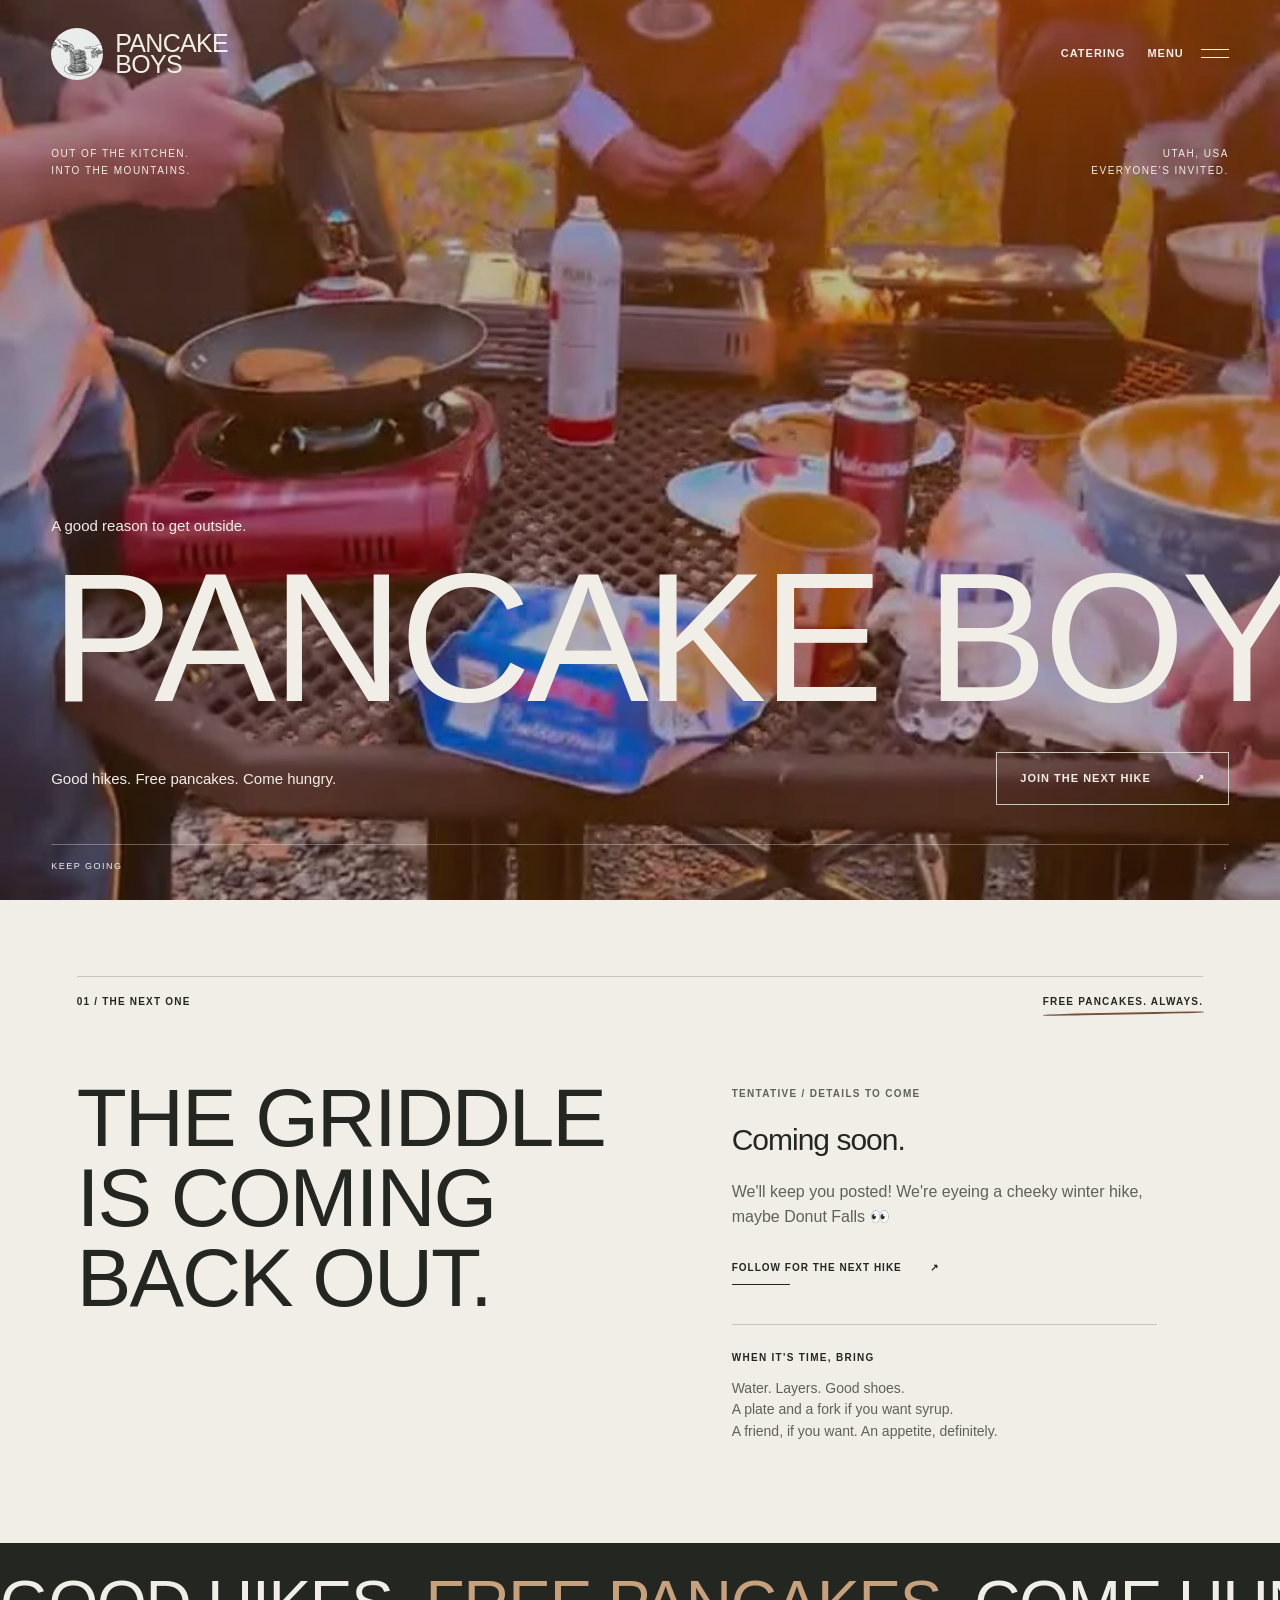
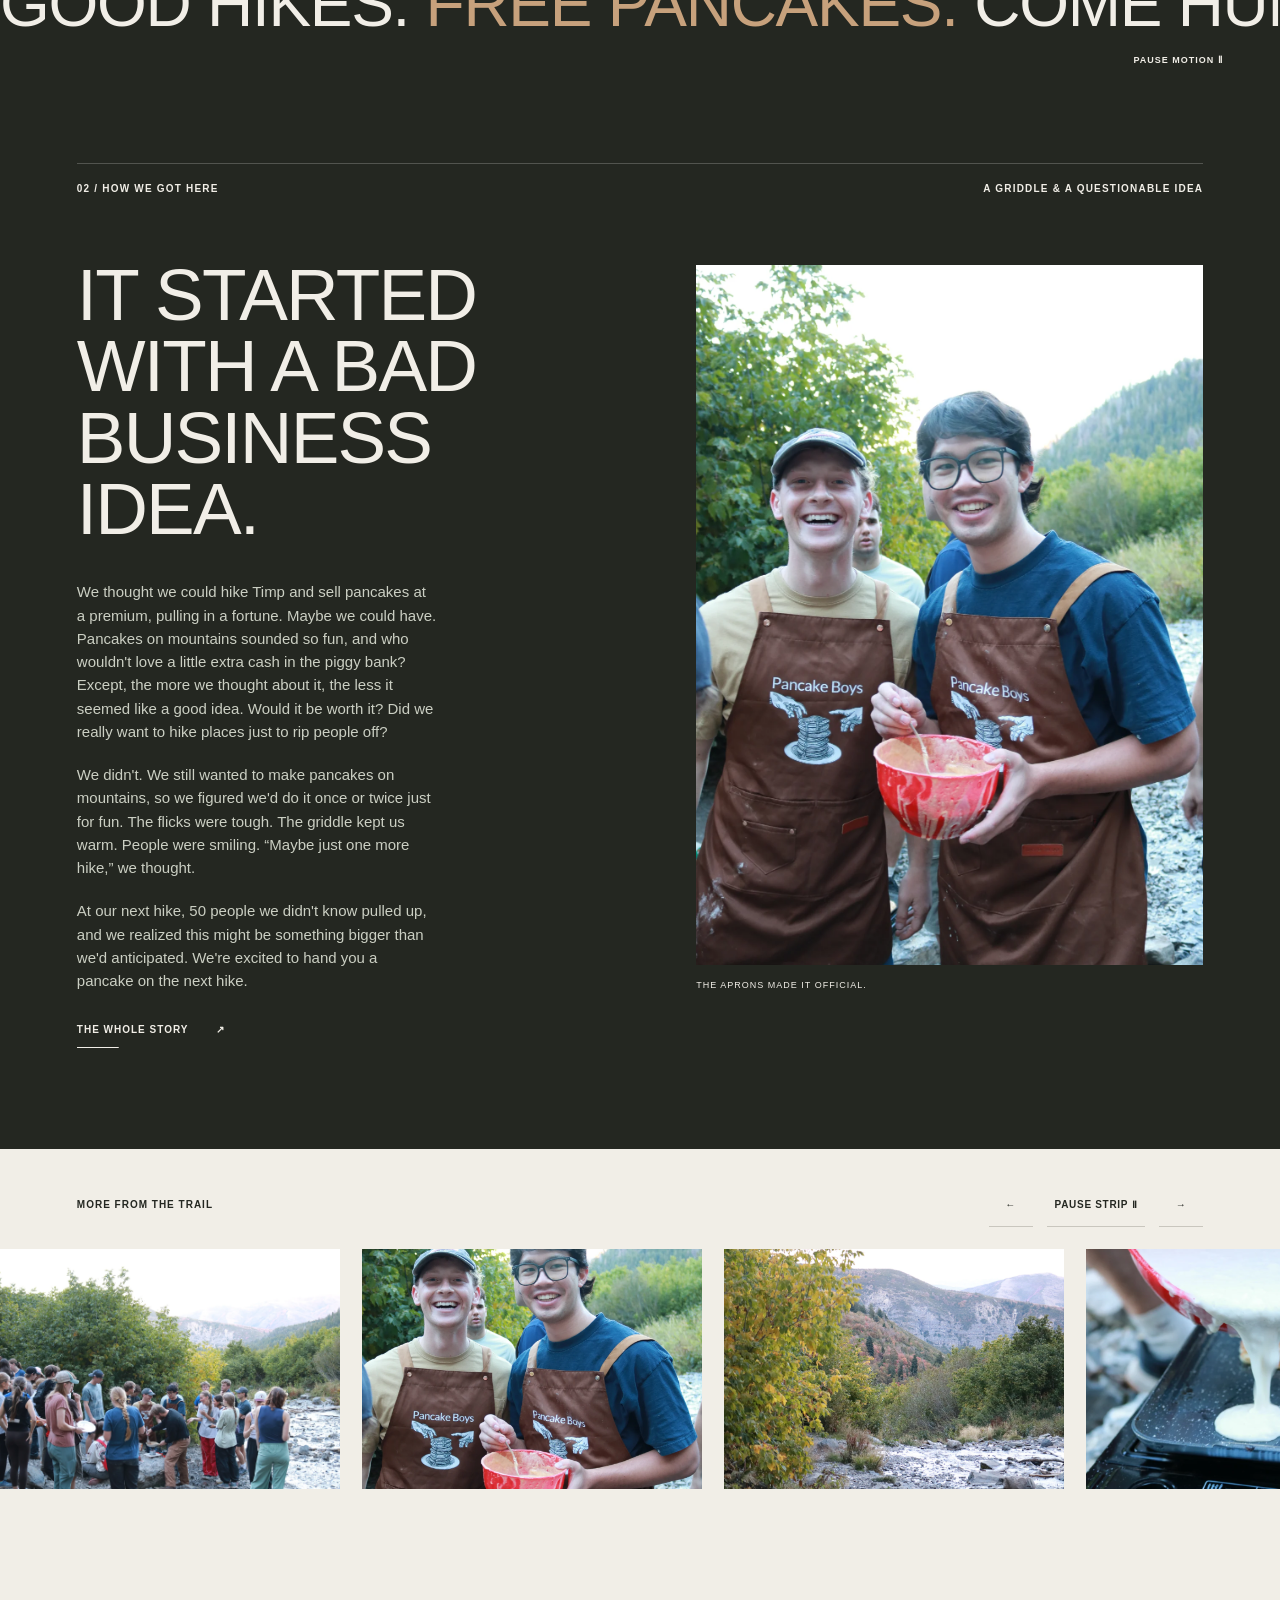
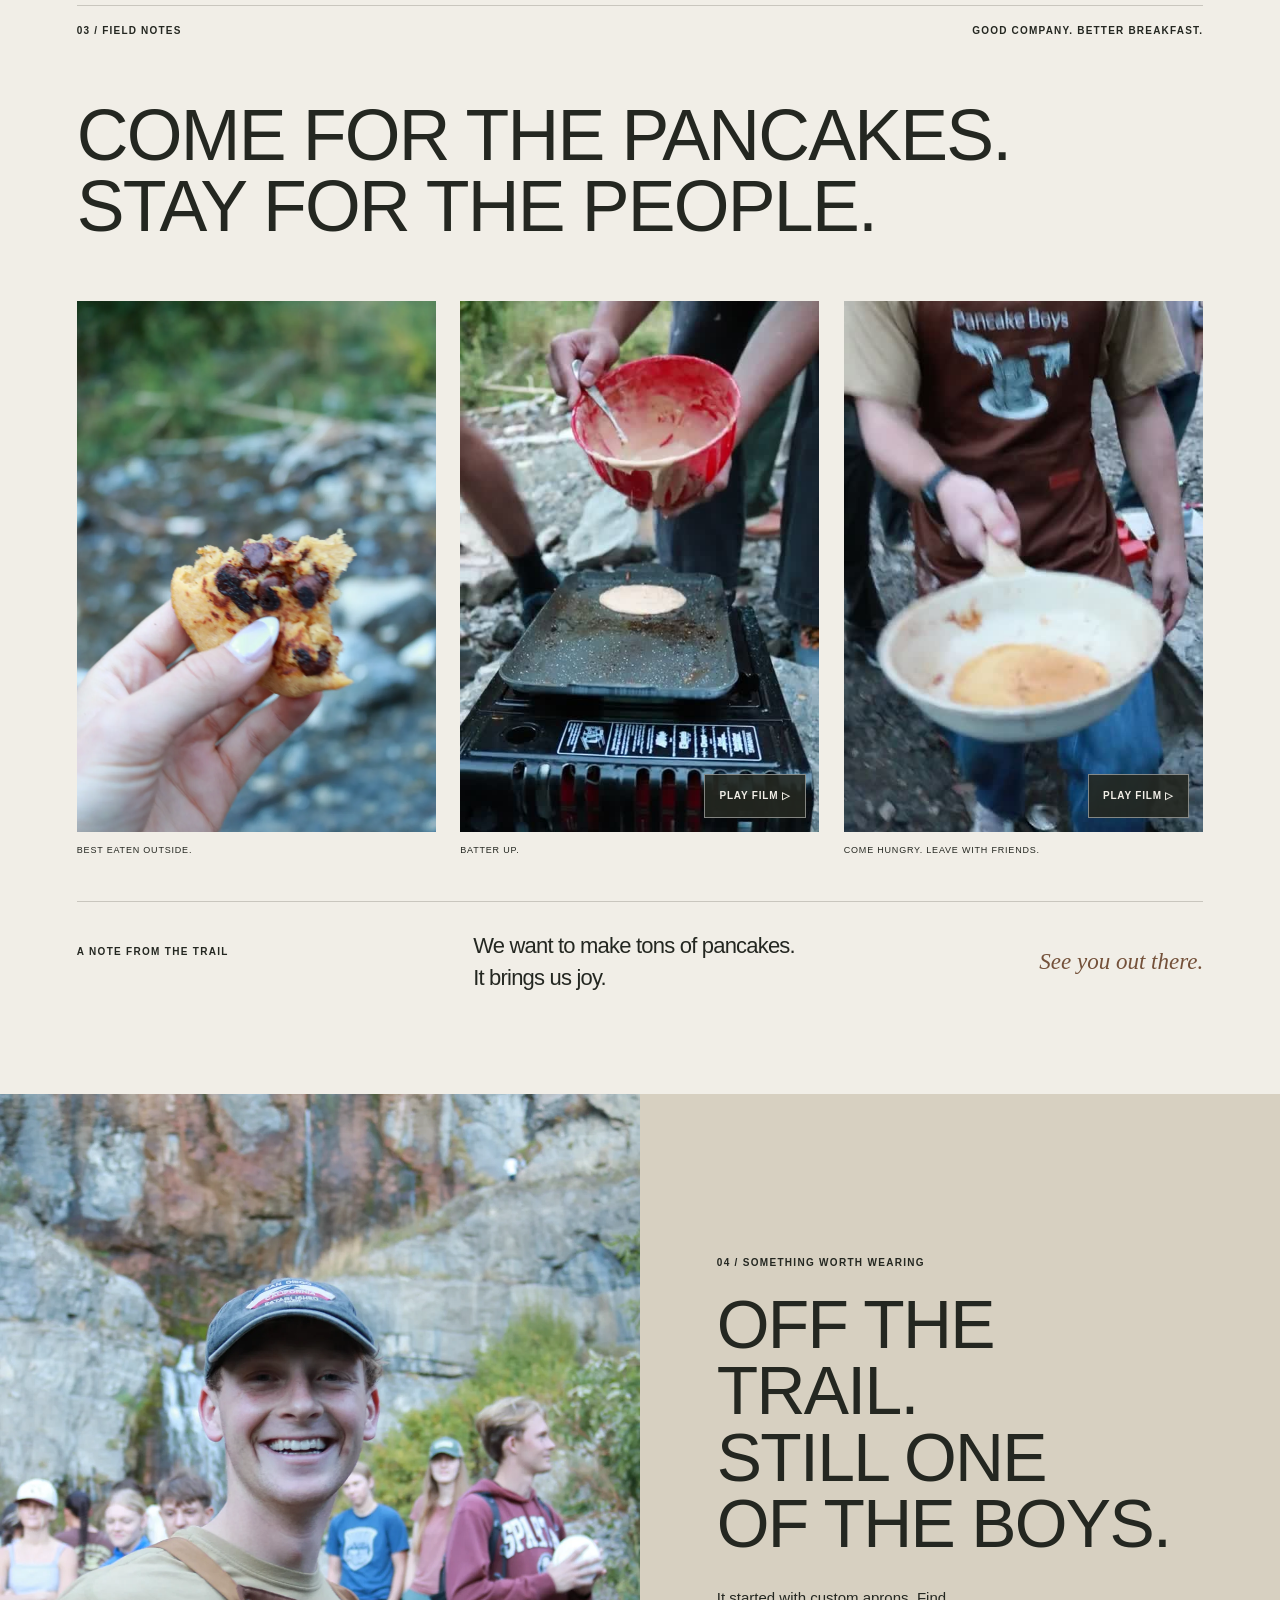
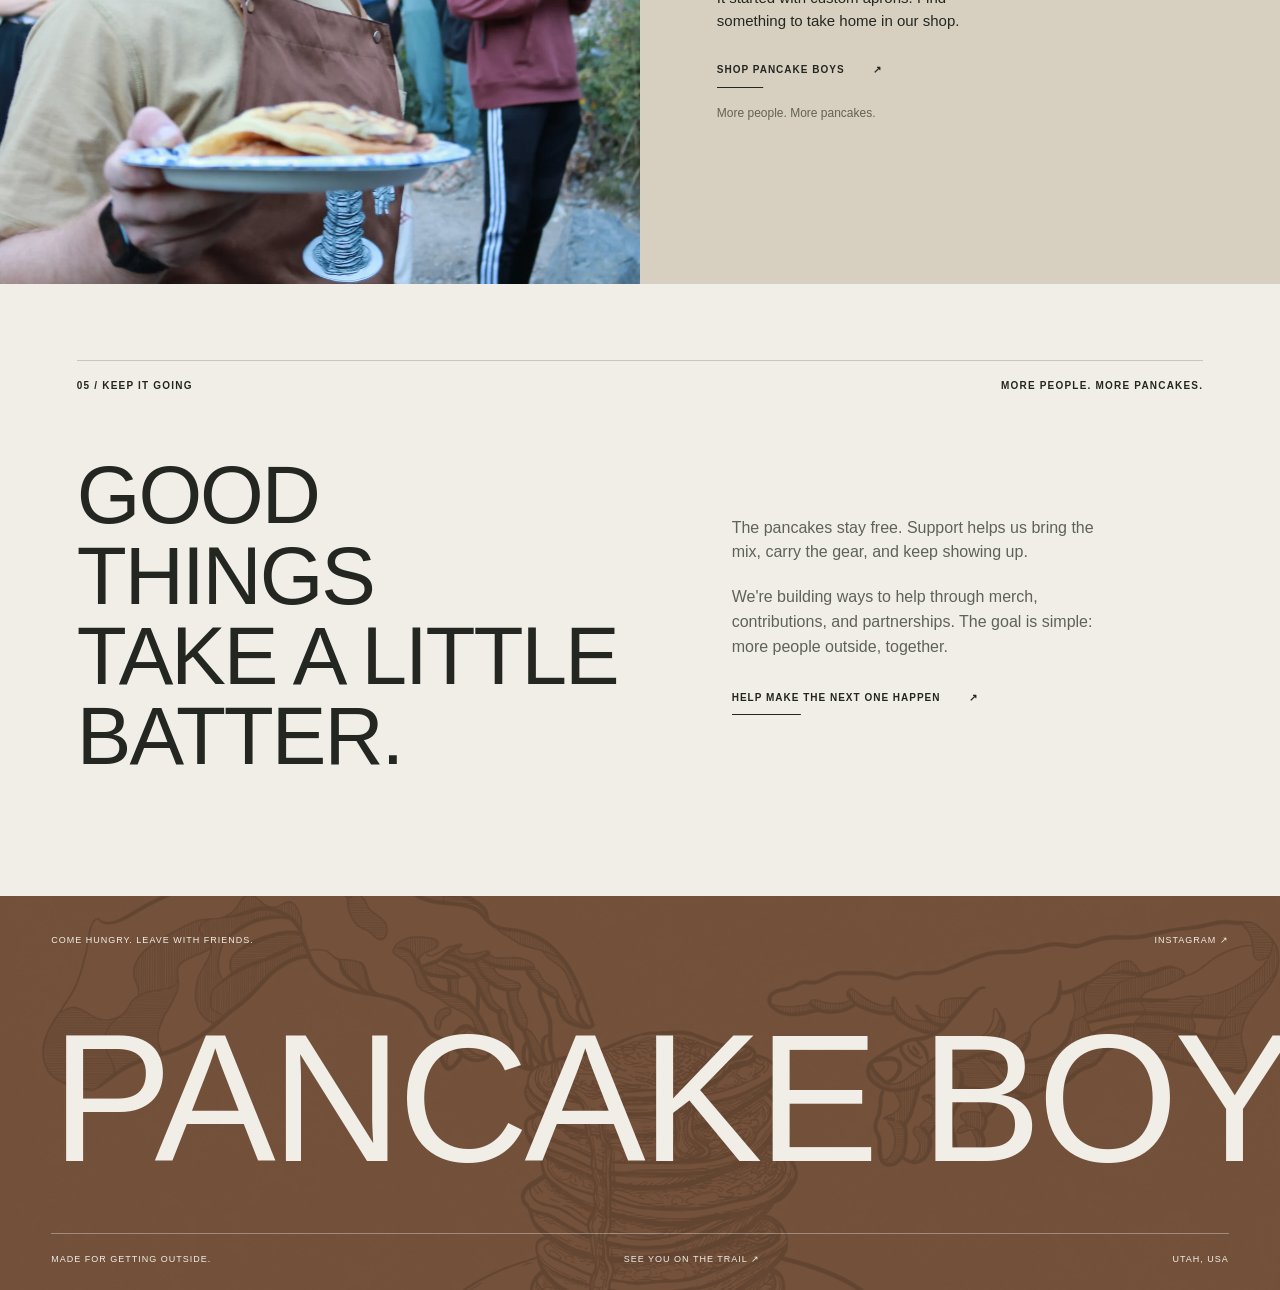
==== commit 69eaa16c: "Update the next-hike section now that October 24 has passed. Replace the Y in Provo event with tenta" ====
--- a/index.html
+++ b/index.html
@@ -5,7 +5,7 @@
   <meta name="description" content="Good hikes. Free pancakes. Come hungry. Pancake Boys brings people together on Utah trails.">
   <meta name="theme-color" content="#f1eee7"><title>Pancake Boys — Come hungry.</title>
   <link rel="icon" type="image/png" href="website/assets/logo.png"><link rel="preload" as="image" href="website/assets/logo.png">
-  <link rel="stylesheet" href="website/styles.css?v=hero-b-2"><script src="website/content.js" defer></script><script src="website/app.js" defer></script>
+  <link rel="stylesheet" href="website/styles.css?v=hero-a-1"><script src="website/content.js" defer></script><script src="website/app.js" defer></script>
 </head>
 <body>
   <div class="brand-intro" id="brand-intro" aria-hidden="true" hidden><div class="brand-intro-inner"><img src="website/assets/logo.png" alt="" width="1536" height="1024"><span>PANCAKE BOYS</span><div class="brand-intro-bar"><i></i></div></div></div>
@@ -18,7 +18,7 @@
   </header>
   <main id="main">
     <section class="hero" id="home" aria-labelledby="hero-title">
-      <img class="hero-image" src="website/assets/hero-poster.webp" alt="Pancake Boys cooking pancakes at a mountain picnic table at sunset" fetchpriority="high">
+      <img class="hero-image" src="website/assets/hero-poster.webp" alt="Pancake Boys in aprons cooking pancakes at sunset overlooking the valley" fetchpriority="high">
       <video class="hero-video" autoplay muted playsinline loop preload="none" poster="website/assets/hero-poster.webp" aria-hidden="true" hidden></video>
       <button class="video-toggle" aria-label="Pause background video" hidden>PAUSE FILM <span aria-hidden="true">Ⅱ</span></button>
       <div class="hero-shade"></div>
@@ -30,7 +30,7 @@
     <section class="next section" id="next-hike" aria-labelledby="next-title">
       <div class="section-label"><span>01 / THE NEXT ONE</span><span class="motion-accent">FREE PANCAKES. ALWAYS.</span></div>
       <div class="next-layout"><h2 id="next-title">THE GRIDDLE<br>IS COMING<br>BACK OUT.</h2><div class="next-info">
-        <p class="eyebrow" id="event-status">THE NEXT HIKE</p><h3 id="event-title">Pancakes at the Y in Provo.</h3><p id="event-description">We're hiking the Y in Provo on Saturday, October 24. Meet us at the top at 6 PM for free pancakes. Come hungry.</p>
+        <p class="eyebrow" id="event-status">TENTATIVE / DETAILS TO COME</p><h3 id="event-title">Coming soon.</h3><p id="event-description">We'll keep you posted! We're eyeing a cheeky winter hike, maybe Donut Falls 👀</p>
         <dl id="event-details" hidden></dl><a id="event-directions" class="text-link" hidden>GET DIRECTIONS ↗</a>
         <a class="text-link instagram-link" hidden>FOLLOW FOR THE NEXT HIKE <span aria-hidden="true">↗</span></a>
         <div class="bring"><span class="eyebrow">WHEN IT'S TIME, BRING</span><p>Water. Layers. Good shoes.<br>A plate and a fork if you want syrup.<br>A friend, if you want. An appetite, definitely.</p></div>
--- a/website/styles.css
+++ b/website/styles.css
@@ -1,11 +1,11 @@
-:root{--paper:#f1eee7;--ink:#242721;--brown:#74513a;--line:#c9c6be;--display:Impact,'Arial Narrow',sans-serif}*{box-sizing:border-box}html{scroll-behavior:smooth;scroll-padding-top:78px}body{margin:0;background:var(--paper);color:var(--ink);font-family:Arial,Helvetica,sans-serif;font-size:16px;line-height:1.55}body.dialog-open{overflow:hidden}[hidden]{display:none!important}a{color:inherit;text-decoration:none}button{font:inherit;color:inherit;border:0;cursor:pointer}button:focus-visible,a:focus-visible{outline:2px solid currentColor;outline-offset:7px}img{display:block;width:100%;object-fit:cover}figure,p{margin:0}h1,h2,h3{margin:0;font-weight:400}h1,h2{font-family:var(--display);font-stretch:condensed;line-height:.98;letter-spacing:-.025em}h2{font-size:clamp(48px,6.4vw,104px)}h3{font-size:30px;line-height:1.2;letter-spacing:-1px}p+p{margin-top:20px}.header{position:absolute;z-index:10;top:0;left:0;width:100%;display:flex;justify-content:space-between;align-items:center;padding:28px 4%;color:var(--paper)}.brand{position:relative;font-family:var(--display);font-size:25px;line-height:.86;letter-spacing:-.7px}.brand-dot{font-family:Arial;font-size:10px;position:absolute;right:-14px;top:0}.menu-toggle{display:flex;gap:17px;align-items:center;padding:14px 0;background:none;font-size:11px;font-weight:700;letter-spacing:1px}.menu-lines{width:28px;height:9px;border-top:1.5px solid currentColor;border-bottom:1.5px solid currentColor}.hero{height:100svh;min-height:650px;max-height:1100px;position:relative;isolation:isolate;color:var(--paper);overflow:hidden}.hero-image,.hero-shade{position:absolute;inset:0;width:100%;height:100%;z-index:-2}.hero-image{object-position:center 5%}.hero-shade{background:rgba(15,24,19,.27);z-index:-1}.hero-top{position:absolute;left:4%;right:4%;top:145px;display:flex;justify-content:space-between;font-size:10px;line-height:1.7;letter-spacing:1.5px}.hero-top span:last-child{text-align:right}.hero-bottom{position:absolute;left:4%;right:4%;bottom:95px}.hero-intro{font-size:15px;margin-bottom:20px}.hero h1{font-size:clamp(70px,14.3vw,240px);white-space:nowrap;line-height:.88;letter-spacing:-.025em;margin-left:-.005em}.hero-baseline{display:flex;justify-content:space-between;align-items:center;margin-top:34px}.hero-baseline p{font-size:15px}.link-button{display:inline-flex;align-items:center;justify-content:space-between;gap:44px;padding:17px 23px;font-size:11px;letter-spacing:1px;font-weight:700;transition:background .2s,color .2s}.link-button.light{border:1px solid rgba(241,238,231,.8)}.link-button.light:hover{background:var(--paper);color:var(--ink)}.scroll-note{position:absolute;bottom:26px;left:4%;right:4%;border-top:1px solid #ffffff50;padding-top:15px;font-size:9px;letter-spacing:1.5px;display:flex;justify-content:space-between}.section{padding:76px 6% 100px}.section-label{display:flex;justify-content:space-between;gap:16px;border-top:1px solid var(--line);padding-top:17px;margin-bottom:62px;font-size:10px;letter-spacing:1.2px;font-weight:700}.next-layout{display:grid;grid-template-columns:1.15fr 1fr;gap:10%}.next-info{padding-top:8px;max-width:425px}.eyebrow{display:block;font-size:10px;letter-spacing:1.3px;font-weight:700;margin-bottom:21px}.next-info h3{margin-bottom:22px}.next-info p{color:#5e625a}.text-link{display:inline-flex;align-items:center;gap:28px;border-bottom:1px solid currentColor;padding:0 0 10px;margin-top:30px;background:transparent;font-size:10px;font-weight:700;letter-spacing:1px;text-align:left}.text-link:hover{color:var(--brown)}.bring{border-top:1px solid var(--line);margin-top:38px;padding-top:25px}.bring .eyebrow{margin-bottom:12px}.bring p{font-size:14px}.story{background:var(--ink);color:var(--paper)}.story .section-label{border-color:#ffffff35}.story-layout{display:grid;grid-template-columns:1fr 1fr;gap:10%;align-items:center}.story h2{font-size:clamp(48px,5.7vw,91px);margin-bottom:36px}.story-copy p{font-size:15px;max-width:360px;color:#cbcfc3}.story-photo{align-self:stretch;position:relative;padding-top:6px}.story-photo img{height:100%;max-height:700px;min-height:490px;object-position:45% center}.story-photo figcaption{font-size:9px;letter-spacing:1px;margin-top:14px}.cream:hover{color:#c7a17c}.field h2{font-size:clamp(44px,5.6vw,88px);margin-bottom:60px}.photo-grid{display:grid;grid-template-columns:1.45fr 1fr;gap:48px 6%;align-items:start}.photo-button{display:block;width:100%;padding:0;background:none;overflow:hidden}.photo-button img{transition:transform .5s}.photo-button:hover img{transform:scale(1.025)}.photo-wide img{aspect-ratio:1.52}.photo-tall{padding-top:100px}.photo-tall img{aspect-ratio:.88;object-position:center}.photo-grid figcaption{display:flex;justify-content:space-between;gap:8px;margin-top:14px;font-size:9px;letter-spacing:.8px}.photo-detail{width:70%;margin-top:-95px}.photo-detail img{aspect-ratio:1.2}.field-note{padding:35px 0 0;align-self:center}.field-note p{font-size:25px;line-height:1.45;letter-spacing:-.8px}.handwritten{display:block;font-family:Georgia,serif;font-style:italic;font-size:23px;margin-top:24px;color:var(--brown)}.merch{display:grid;grid-template-columns:1fr 1fr;background:#d7d0c1;min-height:670px}.merch-image img{height:100%;max-height:790px;object-position:center 35%}.merch-copy{padding:70px 12%;align-self:center}.merch h2{font-size:clamp(45px,5.3vw,83px);margin-bottom:28px}.merch-copy p{max-width:290px;font-size:15px}.coming-soon{display:inline-block;border-top:1px solid #aaa396;border-bottom:1px solid #aaa396;margin-top:32px;padding:14px 0;font-size:10px;letter-spacing:1px;font-weight:700}.merch-copy p.small-note{font-size:12px;margin-top:15px;color:#636254}.support{padding-bottom:120px}.support-layout{display:grid;grid-template-columns:1.15fr 1fr;gap:10%;align-items:center}.support-layout>div{max-width:390px}.support-layout p{color:#5e625a}.footer{background:var(--brown);color:var(--paper);padding:38px 4% 23px;overflow:hidden}.footer-top,.footer-bottom{display:flex;justify-content:space-between;gap:15px;font-size:9px;letter-spacing:1px}.footer-wordmark{display:block;font-family:var(--display);font-size:14.2vw;line-height:1.05;letter-spacing:-.025em;white-space:nowrap;margin:55px 0 38px}.footer-bottom{border-top:1px solid #ffffff40;padding-top:20px}dialog{border:0;padding:0;color:var(--ink)}dialog::backdrop{background:#171d18ba}.menu-dialog{background:var(--paper);width:100%;height:100%;max-width:none;max-height:none;margin:0;padding:28px 6% 30px;overflow-y:auto}.menu-head{display:flex;justify-content:space-between;align-items:center}.close-button{display:flex;align-items:center;gap:19px;background:transparent;font-size:10px;letter-spacing:1px;font-weight:700;padding:12px 0}.close-button span{font-size:29px;line-height:1}.menu-dialog nav{margin:65px auto 45px;max-width:1200px}.menu-dialog nav a{display:flex;align-items:center;gap:24px;font-family:var(--display);font-size:clamp(36px,7vw,105px);line-height:1.17;border-bottom:1px solid var(--line);transition:color .2s}.menu-dialog nav a:hover{color:var(--brown)}.menu-dialog nav a span{font:10px Arial;align-self:center;letter-spacing:1px}.menu-dialog nav a i{font-family:Arial;font-style:normal;font-size:.55em;margin-left:auto}.menu-foot{display:flex;justify-content:space-between;gap:20px;font-size:10px;letter-spacing:1px}.content-dialog{width:calc(100% - 40px);max-width:760px;max-height:90svh;padding:35px 55px 55px;background:var(--paper)}.content-dialog>.close-button{margin-left:auto;margin-bottom:25px}.content-dialog h2{font-size:70px;margin-bottom:30px}.content-dialog p{font-size:16px}.content-dialog .eyebrow{font-size:10px}.photo-dialog{background:var(--ink);color:var(--paper);max-width:1100px;width:calc(100% - 40px);max-height:95svh;padding:20px}.photo-dialog>.close-button{margin-left:auto;margin-bottom:15px}.photo-dialog img{height:auto;max-height:70svh;object-fit:contain}.photo-dialog p{margin-top:16px;font-size:13px}#event-details{margin:25px 0}#event-details>div{display:flex;justify-content:space-between;gap:15px;padding:12px 0;border-top:1px solid var(--line)}#event-details dt{font-size:10px;font-weight:700;letter-spacing:1px}#event-details dd{margin:0;font-size:14px;text-align:right}
+:root{--paper:#f1eee7;--ink:#242721;--brown:#74513a;--line:#c9c6be;--display:Impact,'Arial Narrow',sans-serif}*{box-sizing:border-box}html{scroll-behavior:smooth;scroll-padding-top:78px}body{margin:0;background:var(--paper);color:var(--ink);font-family:Arial,Helvetica,sans-serif;font-size:16px;line-height:1.55}body.dialog-open{overflow:hidden}[hidden]{display:none!important}a{color:inherit;text-decoration:none}button{font:inherit;color:inherit;border:0;cursor:pointer}button:focus-visible,a:focus-visible{outline:2px solid currentColor;outline-offset:7px}img{display:block;width:100%;object-fit:cover}figure,p{margin:0}h1,h2,h3{margin:0;font-weight:400}h1,h2{font-family:var(--display);font-stretch:condensed;line-height:.98;letter-spacing:-.025em}h2{font-size:clamp(48px,6.4vw,104px)}h3{font-size:30px;line-height:1.2;letter-spacing:-1px}p+p{margin-top:20px}.header{position:absolute;z-index:10;top:0;left:0;width:100%;display:flex;justify-content:space-between;align-items:center;padding:28px 4%;color:var(--paper)}.brand{position:relative;font-family:var(--display);font-size:25px;line-height:.86;letter-spacing:-.7px}.brand-dot{font-family:Arial;font-size:10px;position:absolute;right:-14px;top:0}.menu-toggle{display:flex;gap:17px;align-items:center;padding:14px 0;background:none;font-size:11px;font-weight:700;letter-spacing:1px}.menu-lines{width:28px;height:9px;border-top:1.5px solid currentColor;border-bottom:1.5px solid currentColor}.hero{height:100svh;min-height:650px;max-height:1100px;position:relative;isolation:isolate;color:var(--paper);overflow:hidden}.hero-image,.hero-shade{position:absolute;inset:0;width:100%;height:100%;z-index:-2}.hero-image{object-position:center 43%}.hero-shade{background:rgba(15,24,19,.27);z-index:-1}.hero-top{position:absolute;left:4%;right:4%;top:145px;display:flex;justify-content:space-between;font-size:10px;line-height:1.7;letter-spacing:1.5px}.hero-top span:last-child{text-align:right}.hero-bottom{position:absolute;left:4%;right:4%;bottom:95px}.hero-intro{font-size:15px;margin-bottom:20px}.hero h1{font-size:clamp(70px,14.3vw,240px);white-space:nowrap;line-height:.88;letter-spacing:-.025em;margin-left:-.005em}.hero-baseline{display:flex;justify-content:space-between;align-items:center;margin-top:34px}.hero-baseline p{font-size:15px}.link-button{display:inline-flex;align-items:center;justify-content:space-between;gap:44px;padding:17px 23px;font-size:11px;letter-spacing:1px;font-weight:700;transition:background .2s,color .2s}.link-button.light{border:1px solid rgba(241,238,231,.8)}.link-button.light:hover{background:var(--paper);color:var(--ink)}.scroll-note{position:absolute;bottom:26px;left:4%;right:4%;border-top:1px solid #ffffff50;padding-top:15px;font-size:9px;letter-spacing:1.5px;display:flex;justify-content:space-between}.section{padding:76px 6% 100px}.section-label{display:flex;justify-content:space-between;gap:16px;border-top:1px solid var(--line);padding-top:17px;margin-bottom:62px;font-size:10px;letter-spacing:1.2px;font-weight:700}.next-layout{display:grid;grid-template-columns:1.15fr 1fr;gap:10%}.next-info{padding-top:8px;max-width:425px}.eyebrow{display:block;font-size:10px;letter-spacing:1.3px;font-weight:700;margin-bottom:21px}.next-info h3{margin-bottom:22px}.next-info p{color:#5e625a}.text-link{display:inline-flex;align-items:center;gap:28px;border-bottom:1px solid currentColor;padding:0 0 10px;margin-top:30px;background:transparent;font-size:10px;font-weight:700;letter-spacing:1px;text-align:left}.text-link:hover{color:var(--brown)}.bring{border-top:1px solid var(--line);margin-top:38px;padding-top:25px}.bring .eyebrow{margin-bottom:12px}.bring p{font-size:14px}.story{background:var(--ink);color:var(--paper)}.story .section-label{border-color:#ffffff35}.story-layout{display:grid;grid-template-columns:1fr 1fr;gap:10%;align-items:center}.story h2{font-size:clamp(48px,5.7vw,91px);margin-bottom:36px}.story-copy p{font-size:15px;max-width:360px;color:#cbcfc3}.story-photo{align-self:stretch;position:relative;padding-top:6px}.story-photo img{height:100%;max-height:700px;min-height:490px;object-position:45% center}.story-photo figcaption{font-size:9px;letter-spacing:1px;margin-top:14px}.cream:hover{color:#c7a17c}.field h2{font-size:clamp(44px,5.6vw,88px);margin-bottom:60px}.photo-grid{display:grid;grid-template-columns:1.45fr 1fr;gap:48px 6%;align-items:start}.photo-button{display:block;width:100%;padding:0;background:none;overflow:hidden}.photo-button img{transition:transform .5s}.photo-button:hover img{transform:scale(1.025)}.photo-wide img{aspect-ratio:1.52}.photo-tall{padding-top:100px}.photo-tall img{aspect-ratio:.88;object-position:center}.photo-grid figcaption{display:flex;justify-content:space-between;gap:8px;margin-top:14px;font-size:9px;letter-spacing:.8px}.photo-detail{width:70%;margin-top:-95px}.photo-detail img{aspect-ratio:1.2}.field-note{padding:35px 0 0;align-self:center}.field-note p{font-size:25px;line-height:1.45;letter-spacing:-.8px}.handwritten{display:block;font-family:Georgia,serif;font-style:italic;font-size:23px;margin-top:24px;color:var(--brown)}.merch{display:grid;grid-template-columns:1fr 1fr;background:#d7d0c1;min-height:670px}.merch-image img{height:100%;max-height:790px;object-position:center 35%}.merch-copy{padding:70px 12%;align-self:center}.merch h2{font-size:clamp(45px,5.3vw,83px);margin-bottom:28px}.merch-copy p{max-width:290px;font-size:15px}.coming-soon{display:inline-block;border-top:1px solid #aaa396;border-bottom:1px solid #aaa396;margin-top:32px;padding:14px 0;font-size:10px;letter-spacing:1px;font-weight:700}.merch-copy p.small-note{font-size:12px;margin-top:15px;color:#636254}.support{padding-bottom:120px}.support-layout{display:grid;grid-template-columns:1.15fr 1fr;gap:10%;align-items:center}.support-layout>div{max-width:390px}.support-layout p{color:#5e625a}.footer{background:var(--brown);color:var(--paper);padding:38px 4% 23px;overflow:hidden}.footer-top,.footer-bottom{display:flex;justify-content:space-between;gap:15px;font-size:9px;letter-spacing:1px}.footer-wordmark{display:block;font-family:var(--display);font-size:14.2vw;line-height:1.05;letter-spacing:-.025em;white-space:nowrap;margin:55px 0 38px}.footer-bottom{border-top:1px solid #ffffff40;padding-top:20px}dialog{border:0;padding:0;color:var(--ink)}dialog::backdrop{background:#171d18ba}.menu-dialog{background:var(--paper);width:100%;height:100%;max-width:none;max-height:none;margin:0;padding:28px 6% 30px;overflow-y:auto}.menu-head{display:flex;justify-content:space-between;align-items:center}.close-button{display:flex;align-items:center;gap:19px;background:transparent;font-size:10px;letter-spacing:1px;font-weight:700;padding:12px 0}.close-button span{font-size:29px;line-height:1}.menu-dialog nav{margin:65px auto 45px;max-width:1200px}.menu-dialog nav a{display:flex;align-items:center;gap:24px;font-family:var(--display);font-size:clamp(36px,7vw,105px);line-height:1.17;border-bottom:1px solid var(--line);transition:color .2s}.menu-dialog nav a:hover{color:var(--brown)}.menu-dialog nav a span{font:10px Arial;align-self:center;letter-spacing:1px}.menu-dialog nav a i{font-family:Arial;font-style:normal;font-size:.55em;margin-left:auto}.menu-foot{display:flex;justify-content:space-between;gap:20px;font-size:10px;letter-spacing:1px}.content-dialog{width:calc(100% - 40px);max-width:760px;max-height:90svh;padding:35px 55px 55px;background:var(--paper)}.content-dialog>.close-button{margin-left:auto;margin-bottom:25px}.content-dialog h2{font-size:70px;margin-bottom:30px}.content-dialog p{font-size:16px}.content-dialog .eyebrow{font-size:10px}.photo-dialog{background:var(--ink);color:var(--paper);max-width:1100px;width:calc(100% - 40px);max-height:95svh;padding:20px}.photo-dialog>.close-button{margin-left:auto;margin-bottom:15px}.photo-dialog img{height:auto;max-height:70svh;object-fit:contain}.photo-dialog p{margin-top:16px;font-size:13px}#event-details{margin:25px 0}#event-details>div{display:flex;justify-content:space-between;gap:15px;padding:12px 0;border-top:1px solid var(--line)}#event-details dt{font-size:10px;font-weight:700;letter-spacing:1px}#event-details dd{margin:0;font-size:14px;text-align:right}
 @media(min-width:1800px){.section{padding-left:calc((100% - 1584px)/2);padding-right:calc((100% - 1584px)/2)}}
 @media(max-width:760px){.header{padding:22px 6%}.hero{min-height:620px;max-height:950px}.hero-top{top:125px;left:6%;right:6%;font-size:8px}.hero-bottom{left:6%;right:6%;bottom:100px}.hero h1{font-size:13.7vw}.hero-intro{font-size:13px;margin-bottom:18px}.hero-baseline{display:block;margin-top:25px}.hero-baseline p{font-size:13px}.hero-baseline .link-button{margin-top:23px;padding:14px 18px;font-size:9px;gap:30px}.scroll-note{left:6%;right:6%}.section{padding:50px 7% 70px}.section-label{margin-bottom:42px;font-size:8px;letter-spacing:.7px}.section-label span:last-child{text-align:right;max-width:150px}.next-layout,.story-layout,.support-layout{grid-template-columns:1fr;gap:35px}.next-info{max-width:none}.next-info h3{font-size:27px}.story h2{font-size:14vw;margin-bottom:25px}.story-copy p{max-width:none}.story-photo img{min-height:0;max-height:none;aspect-ratio:.87}.story-photo{margin-top:10px}.field h2{font-size:11.3vw;margin-bottom:35px}.photo-grid{gap:35px 6%;grid-template-columns:1.15fr 1fr}.photo-wide{grid-column:1/-1}.photo-tall{padding-top:0;grid-column:2;grid-row:2}.photo-detail{margin-top:0;width:100%;grid-column:1;grid-row:2}.photo-tall img{aspect-ratio:.7}.photo-grid figcaption{font-size:7px;letter-spacing:.4px}.field-note{grid-column:1/-1;padding:8px 0}.field-note p{font-size:23px}.merch{grid-template-columns:1fr;min-height:0}.merch-image img{max-height:580px;aspect-ratio:1.05;object-position:center 28%}.merch-copy{padding:45px 7% 55px}.merch h2{font-size:14vw}.merch-copy p{max-width:330px}.support-layout{gap:32px}.footer{padding:28px 6% 23px}.footer-top{font-size:7px}.footer-wordmark{font-size:13.7vw;margin:35px 0 28px}.footer-bottom{font-size:7px;flex-wrap:wrap}.footer-bottom span:last-child{display:none}.menu-dialog{padding:22px 6%}.menu-dialog nav{margin:70px 0 40px}.menu-dialog nav a{font-size:10.7vw;padding:13px 0;gap:12px}.menu-foot{font-size:8px;flex-wrap:wrap}.content-dialog{padding:20px 25px 35px}.content-dialog h2{font-size:50px}.content-dialog p{font-size:14px}.photo-dialog{padding:15px}.photo-dialog img{max-height:65svh}}
 @media(prefers-reduced-motion:reduce){html{scroll-behavior:auto}*{transition:none!important}}
 .header{position:fixed;transition:background .2s,color .2s}.header.on-light{background:var(--paper);color:var(--ink);padding-top:16px;padding-bottom:16px}@media(prefers-reduced-motion:reduce){.header{transition:none}}
 
 /* Motion adds to the existing composition; the still photo always sits below film. */
-.hero-video{position:absolute;inset:0;width:100%;height:100%;object-fit:cover;object-position:center 5%;z-index:-2}
+.hero-video{position:absolute;inset:0;width:100%;height:100%;object-fit:cover;object-position:center 43%;z-index:-2}
 .video-toggle{position:absolute;right:4%;top:205px;display:flex;align-items:center;gap:16px;min-height:44px;padding:10px 14px;background:transparent;border:1px solid #ffffff80;font-size:9px;font-weight:700;letter-spacing:1px}
 .gallery-viewport{overflow:hidden;height:min(65svh,700px);touch-action:pan-y pinch-zoom}
 .gallery-track{display:flex;width:100%;height:100%;transition:transform 420ms cubic-bezier(.22,1,.36,1)}
@@ -187,12 +187,23 @@
 .catering-copy p{font-size:15px;max-width:420px;color:#5e625a}
 .catering-copy .link-button{margin-top:32px}
 .catering-photo img{width:100%;height:100%;max-height:720px;min-height:420px;object-fit:cover;object-position:center 35%}
-.catering-photo figcaption,.catering-landscape figcaption{font-size:9px;letter-spacing:1px;margin-top:14px}
+.catering-photo figcaption,.catering-landscape figcaption,.catering-strip figcaption{font-size:9px;letter-spacing:1px;margin-top:14px}
+.catering-video-wrap{position:relative;overflow:hidden}
+.catering-inline-video{position:absolute;inset:0;width:100%;height:100%;object-fit:cover;opacity:0;pointer-events:none}
+.catering-inline-video.is-playing{opacity:1}
+.catering-video-frame[data-video-focus="cook"] img,
+.catering-video-frame[data-video-focus="cook"] .catering-inline-video{object-position:center 46%}
+.catering-video-frame[data-video-focus="gather"] img,
+.catering-video-frame[data-video-focus="gather"] .catering-inline-video{object-position:center 58%}
 .catering-offers{margin-top:36px;border-top:1px solid var(--line)}
 .catering-offers article{padding:22px 0;border-bottom:1px solid var(--line)}
 .catering-offers h3,.catering-menu h3,.catering-steps h3{font-size:20px;letter-spacing:-.4px;margin:0 0 8px}
+.catering-offer-tiles{display:grid;grid-template-columns:1fr 1fr;gap:0 6%}
+.catering-offer-tiles article{padding:16px 0}
+.catering-offer-tiles h3{margin:0;font-size:18px;line-height:1.25}
 .catering-offers p,.catering-menu p{max-width:none}
 .catering-lead{max-width:560px;color:#5e625a;margin:0 0 42px}
+.catering-method h2{margin-bottom:22px}
 .catering-steps{list-style:none;margin:0 0 56px;padding:0;display:grid;grid-template-columns:repeat(3,minmax(0,1fr));gap:28px 6%}
 .catering-steps li{display:flex;gap:16px;align-items:flex-start;border-top:1px solid var(--line);padding-top:18px}
 .catering-steps span{font-size:10px;font-weight:700;letter-spacing:1.2px;flex:none;padding-top:5px}
@@ -200,12 +211,17 @@
 .catering-photo-pair img{min-height:0;max-height:640px;aspect-ratio:.72}
 .catering-menu-section{background:#d7d0c1}
 .catering-menu-section .section-label{border-color:#aaa396}
-.catering-menu{margin-top:36px;display:grid;grid-template-columns:1fr 1fr;gap:0 8%;border-top:1px solid #aaa396}
-.catering-menu article{padding:22px 0;border-bottom:1px solid #aaa396}
+.catering-menu{margin-top:28px;display:grid;grid-template-columns:1fr 1fr;gap:0 8%;border-top:1px solid #aaa396}
+.catering-menu article{padding:14px 0;border-bottom:1px solid #aaa396}
+.catering-menu h3{font-size:17px;margin:0 0 4px}
+.catering-menu p{font-size:14px}
+.catering-strip{display:grid;grid-template-columns:repeat(3,minmax(0,1fr));gap:22px 4%}
+.catering-strip img{width:100%;aspect-ratio:.75;object-fit:cover;object-position:center 30%}
 .catering-landscape{margin:56px 0 0}
 .catering-landscape img{width:100%;max-height:520px;min-height:280px;object-fit:cover;object-position:center 82%}
 .story .catering-landscape figcaption{margin-top:14px}
 .story .catering-copy p{color:#cbcfc3}
+.page-catering .story-photo img{object-position:center 22%}
 .catering-inquiry{padding-bottom:120px}
 .catering-inquiry-layout{display:grid;grid-template-columns:1fr 1.15fr;gap:10%;align-items:start}
 .catering-fallback{margin-top:28px;max-width:420px}
@@ -226,6 +242,9 @@
 .catering-form-help{margin-top:22px;font-size:13px;color:#5e625a;max-width:none}
 .catering-form-help a{text-decoration:underline;text-underline-offset:3px}
 .catering-form-status{min-height:1.4em;margin-top:16px;font-size:14px}
+@media(prefers-reduced-motion:reduce){
+  .page-catering .catering-inline-video{display:none!important}
+}
 @media(max-width:760px){
   .header-actions{gap:16px}
   .header-link{font-size:10px;letter-spacing:.8px}
@@ -233,10 +252,12 @@
   .page-catering .catering-hero h1{font-size:14vw;margin-bottom:22px}
   .catering-copy p{max-width:none}
   .catering-photo img{min-height:0;max-height:none;aspect-ratio:.8}
+  .catering-offer-tiles{grid-template-columns:1fr}
   .catering-steps{grid-template-columns:1fr;gap:0;margin-bottom:42px}
   .catering-steps li{padding:18px 0}
   .catering-photo-pair{grid-template-columns:1fr;gap:28px}
   .catering-menu{grid-template-columns:1fr;gap:0}
+  .catering-strip{grid-template-columns:1fr;gap:28px}
   .catering-landscape{margin-top:40px}
   .catering-landscape img{max-height:360px}
   .catering-inquiry-layout,.catering-form-grid{grid-template-columns:1fr;gap:0}
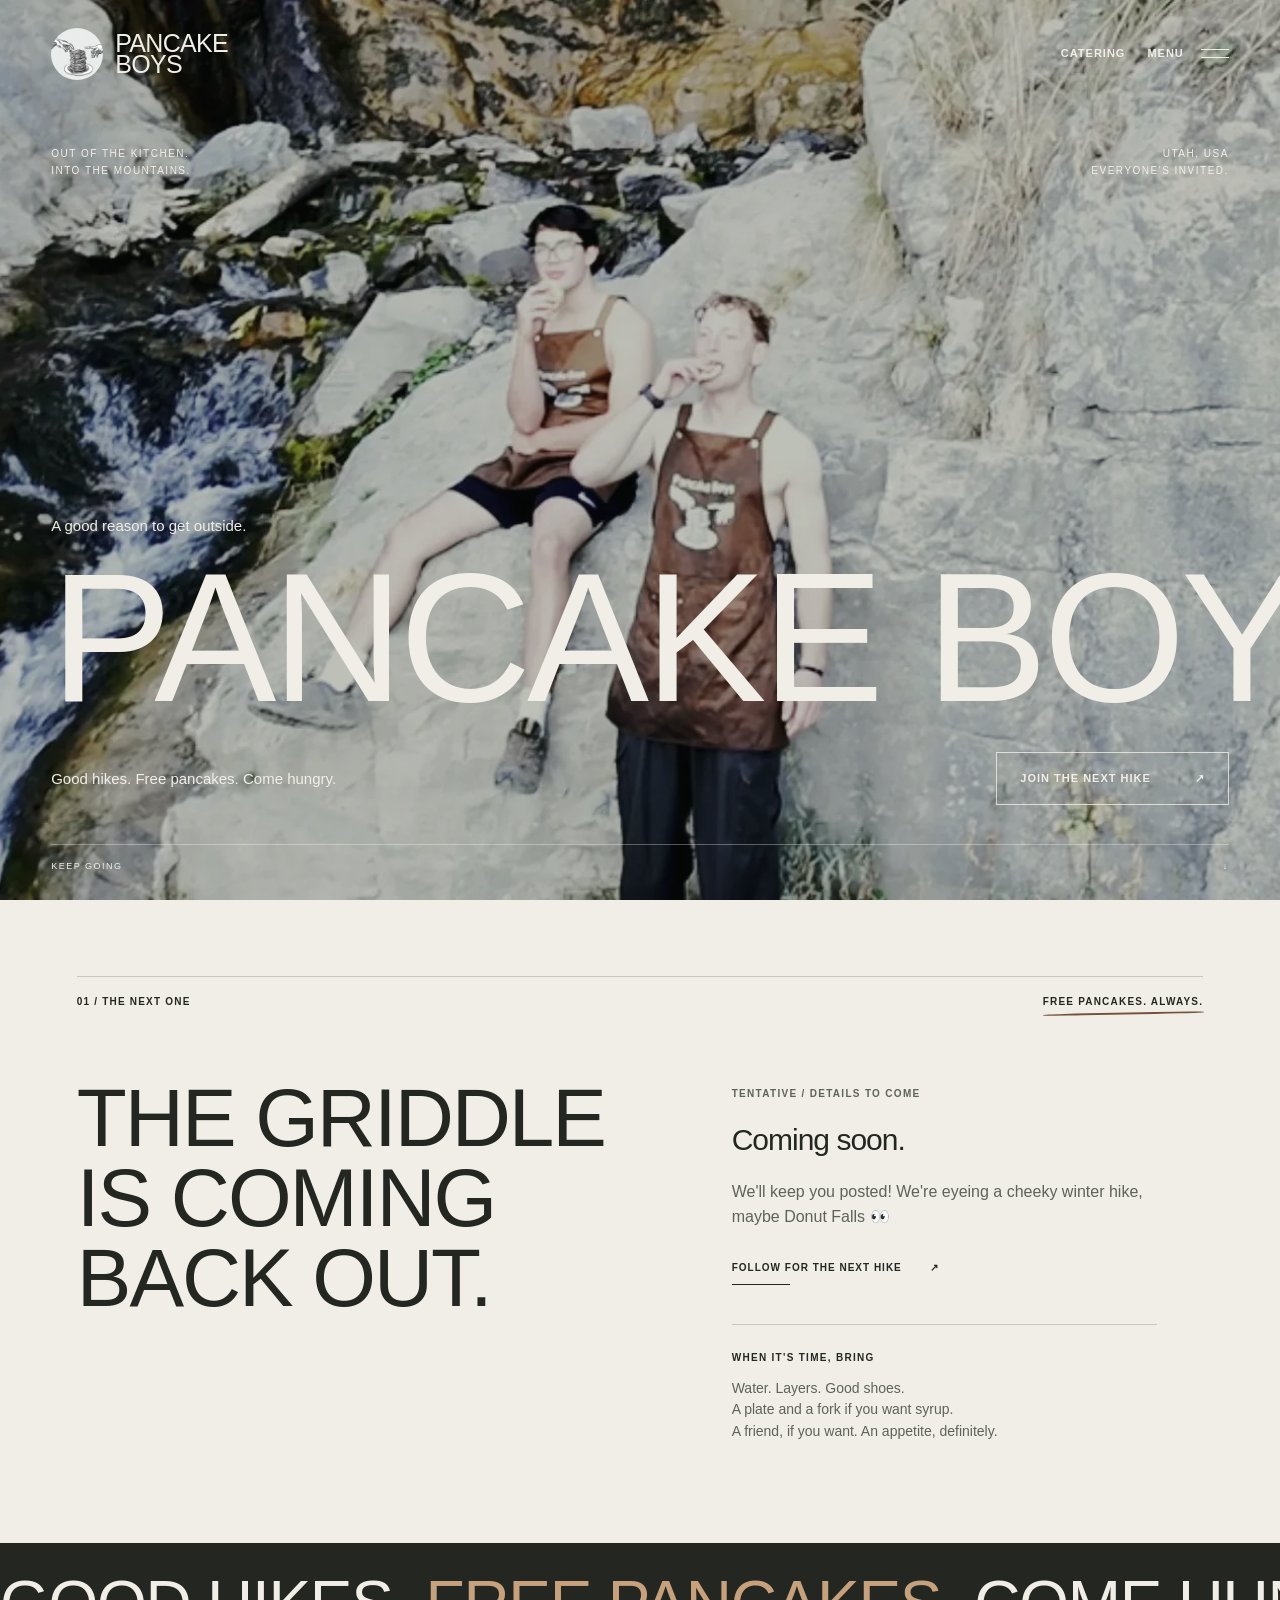
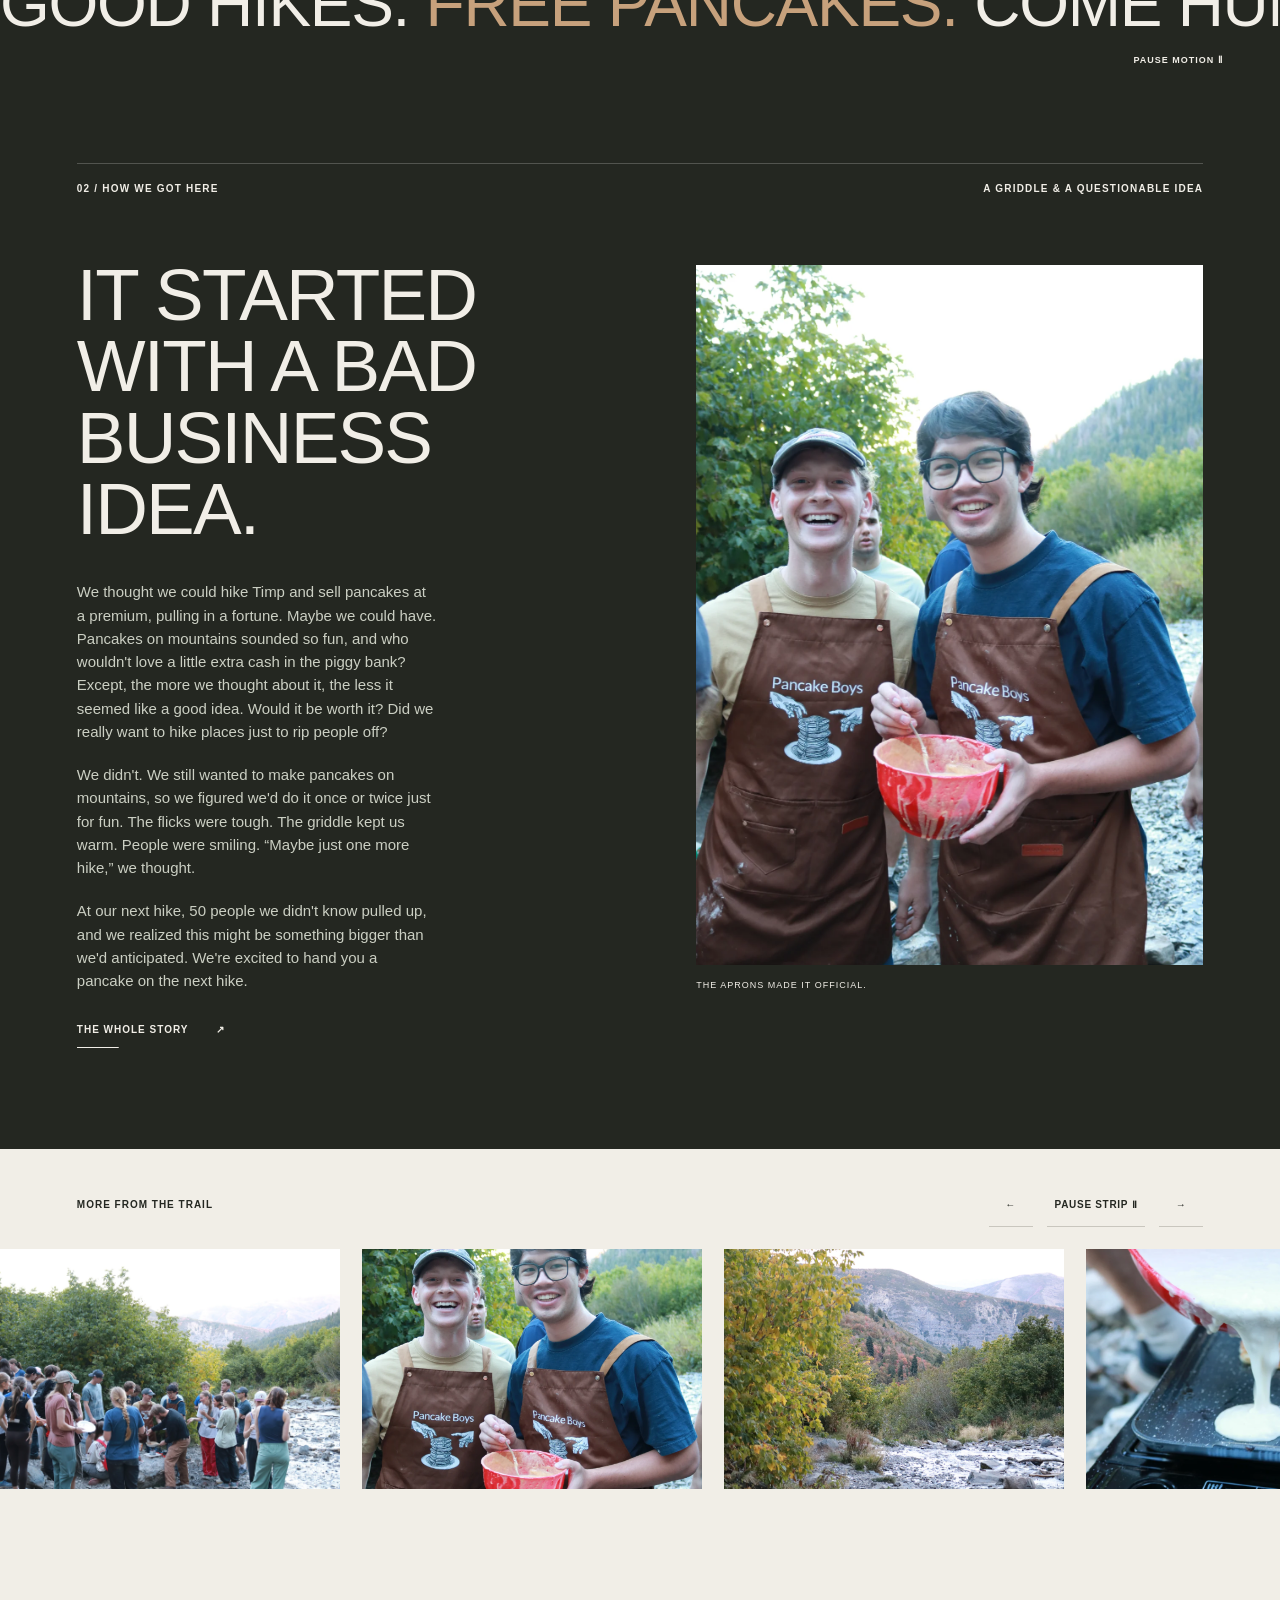
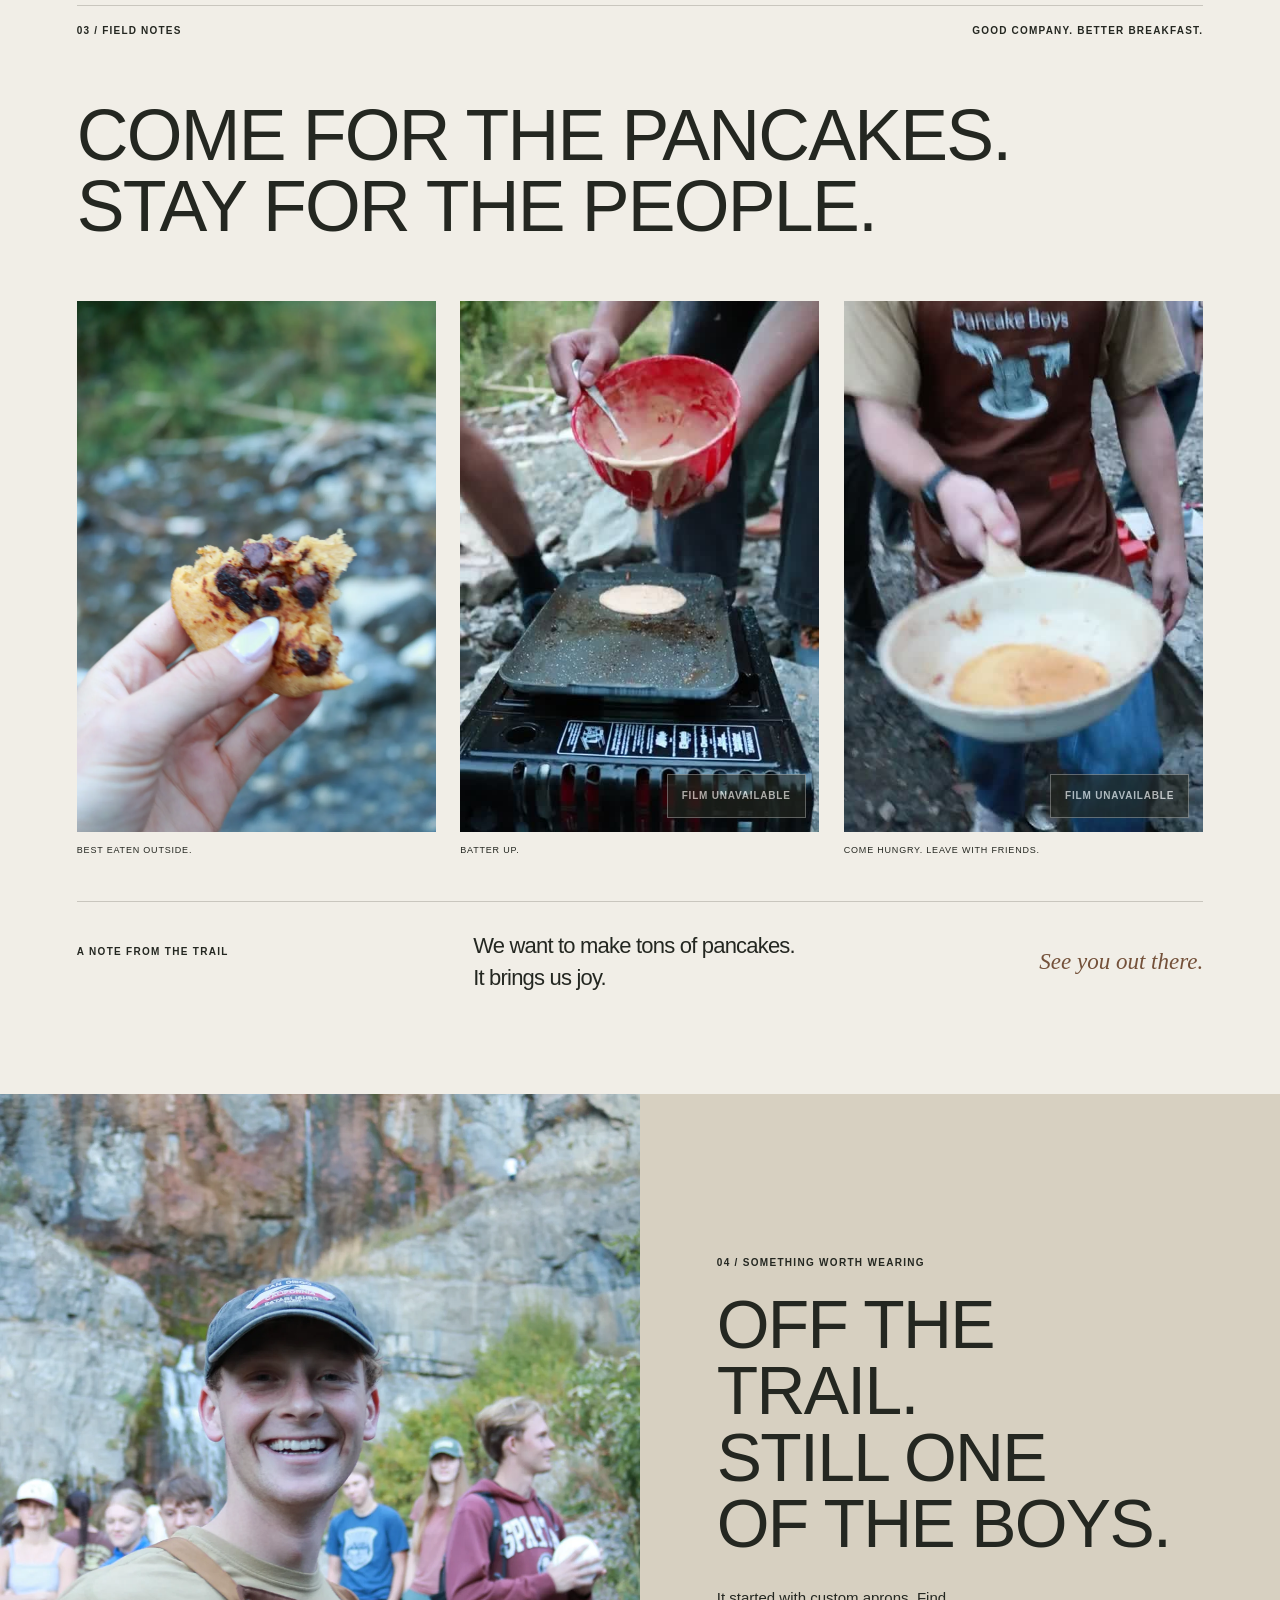
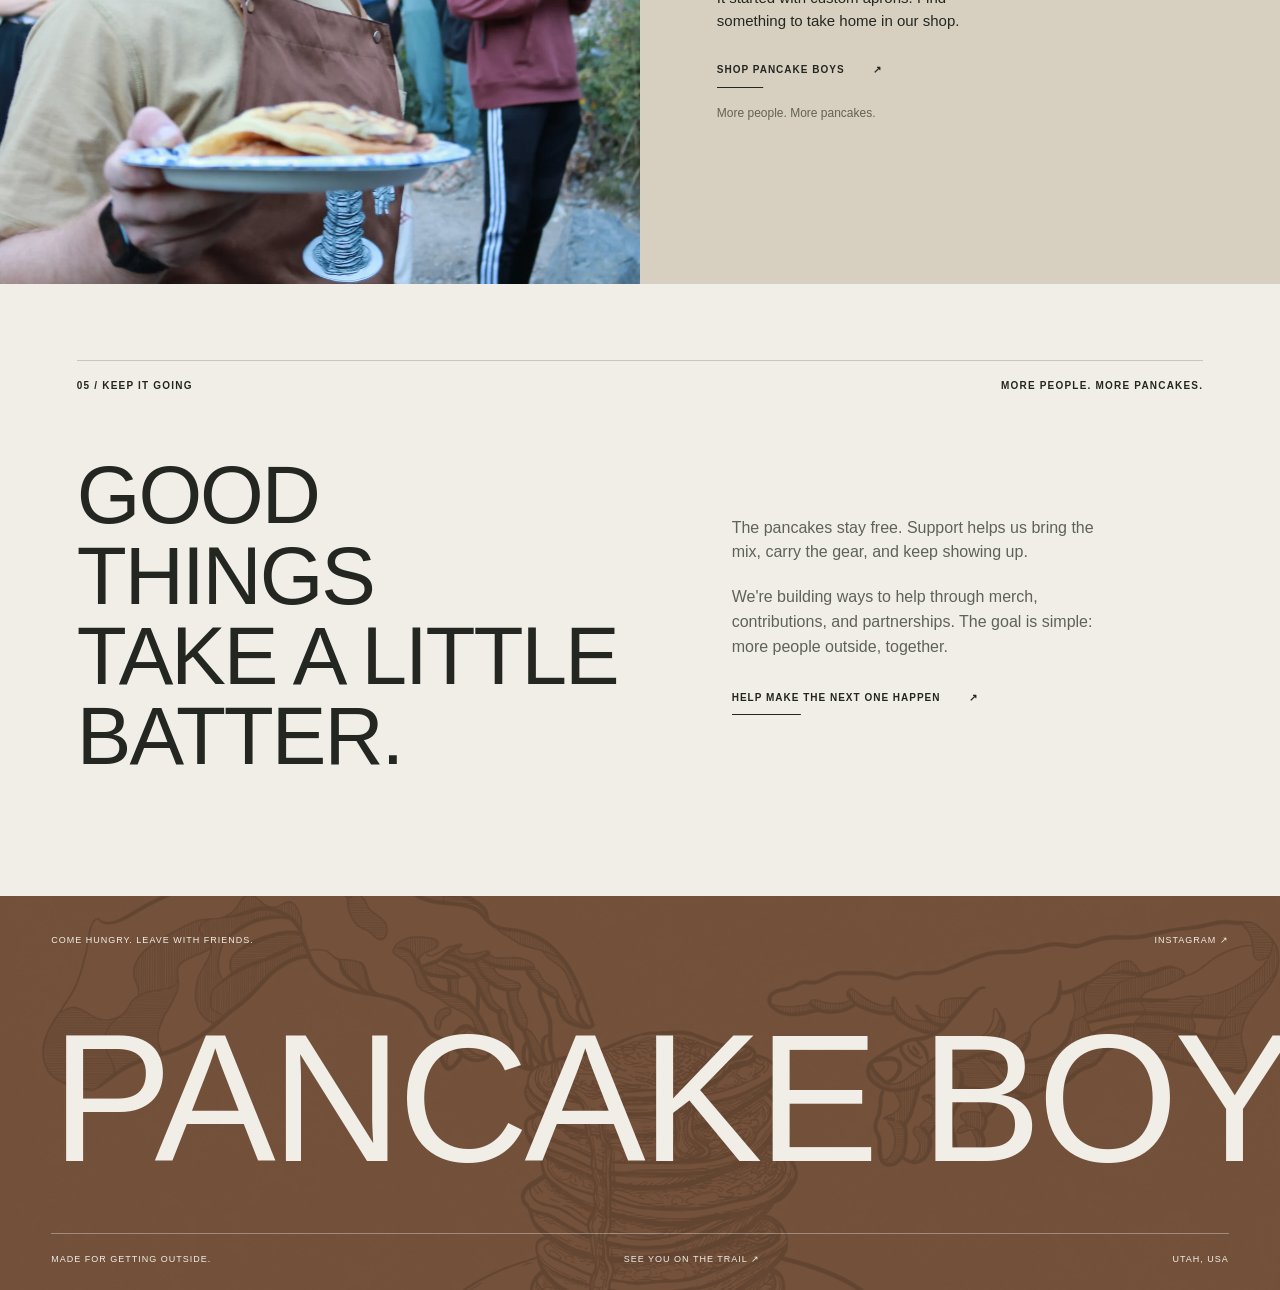
==== commit 407c5410: "Use waterfall film as the homepage hero video" ====
--- a/index.html
+++ b/index.html
@@ -5,7 +5,7 @@
   <meta name="description" content="Good hikes. Free pancakes. Come hungry. Pancake Boys brings people together on Utah trails.">
   <meta name="theme-color" content="#f1eee7"><title>Pancake Boys — Come hungry.</title>
   <link rel="icon" type="image/png" href="website/assets/logo.png"><link rel="preload" as="image" href="website/assets/logo.png">
-  <link rel="stylesheet" href="website/styles.css?v=hero-a-1"><script src="website/content.js" defer></script><script src="website/app.js" defer></script>
+  <link rel="stylesheet" href="website/styles.css?v=hero-a-1"><script src="website/content.js?v=hero-waterfall" defer></script><script src="website/app.js" defer></script>
 </head>
 <body>
   <div class="brand-intro" id="brand-intro" aria-hidden="true" hidden><div class="brand-intro-inner"><img src="website/assets/logo.png" alt="" width="1536" height="1024"><span>PANCAKE BOYS</span><div class="brand-intro-bar"><i></i></div></div></div>
@@ -18,7 +18,7 @@
   </header>
   <main id="main">
     <section class="hero" id="home" aria-labelledby="hero-title">
-      <img class="hero-image" src="website/assets/hero-poster.webp" alt="Pancake Boys in aprons cooking pancakes at sunset overlooking the valley" fetchpriority="high">
+      <img class="hero-image" src="website/assets/hero-poster.webp" alt="Two Pancake Boys in aprons eating pancakes on the rocks beside a waterfall" fetchpriority="high">
       <video class="hero-video" autoplay muted playsinline loop preload="none" poster="website/assets/hero-poster.webp" aria-hidden="true" hidden></video>
       <button class="video-toggle" aria-label="Pause background video" hidden>PAUSE FILM <span aria-hidden="true">Ⅱ</span></button>
       <div class="hero-shade"></div>
--- a/website/styles.css
+++ b/website/styles.css
@@ -186,6 +186,8 @@
 .story-layout.catering-split{align-items:start}
 .catering-copy p{font-size:15px;max-width:420px;color:#5e625a}
 .catering-copy .link-button{margin-top:32px}
+.catering-hero-actions{display:flex;flex-direction:column;align-items:stretch;gap:12px;margin-top:32px;width:max-content;max-width:100%}
+.catering-copy .catering-hero-actions .link-button{margin-top:0}
 .catering-photo img{width:100%;height:100%;max-height:720px;min-height:420px;object-fit:cover;object-position:center 35%}
 .catering-photo figcaption,.catering-landscape figcaption,.catering-strip figcaption{font-size:9px;letter-spacing:1px;margin-top:14px}
 .catering-video-wrap{position:relative;overflow:hidden}
@@ -222,6 +224,7 @@
 .story .catering-landscape figcaption{margin-top:14px}
 .story .catering-copy p{color:#cbcfc3}
 .page-catering .story-photo img{object-position:center 22%}
+.page-catering .catering-mountain-photo.story-photo img{object-position:center 45%}
 .catering-inquiry{padding-bottom:120px}
 .catering-inquiry-layout{display:grid;grid-template-columns:1fr 1.15fr;gap:10%;align-items:start}
 .catering-fallback{margin-top:28px;max-width:420px}
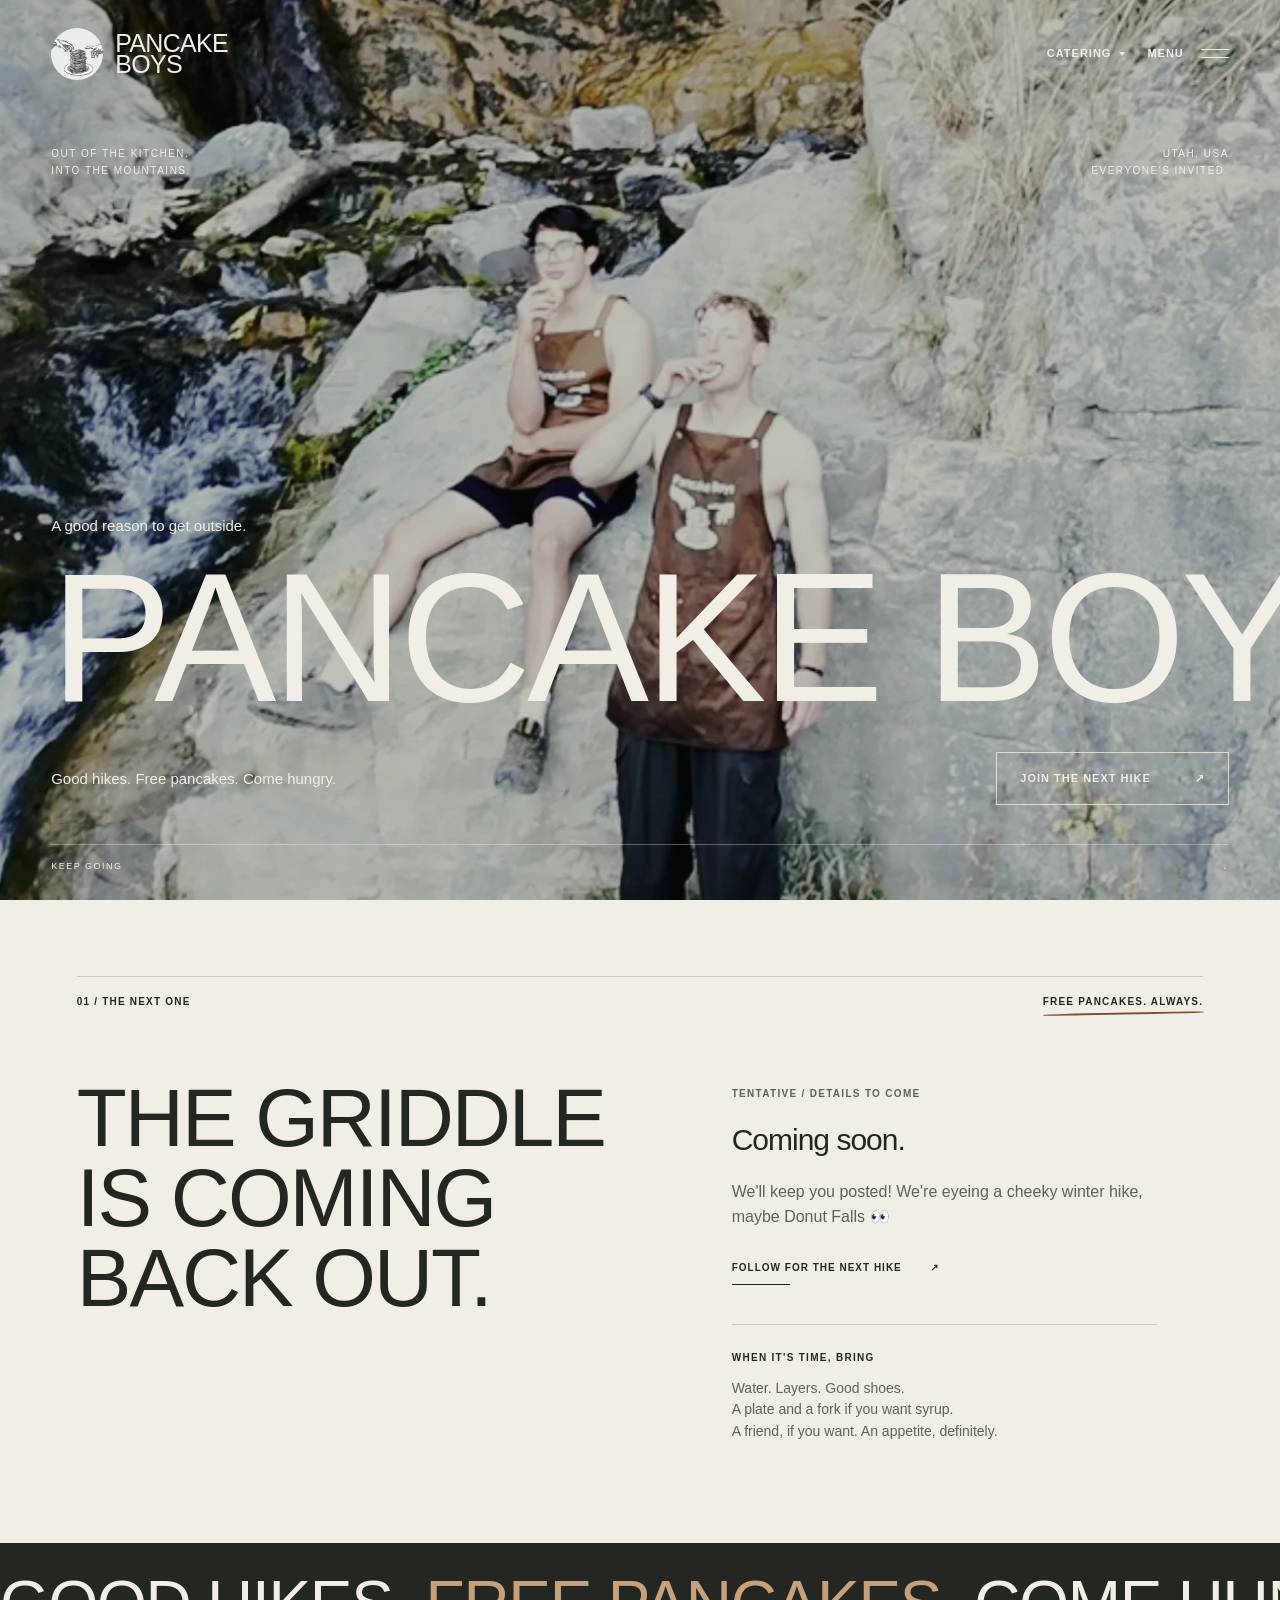
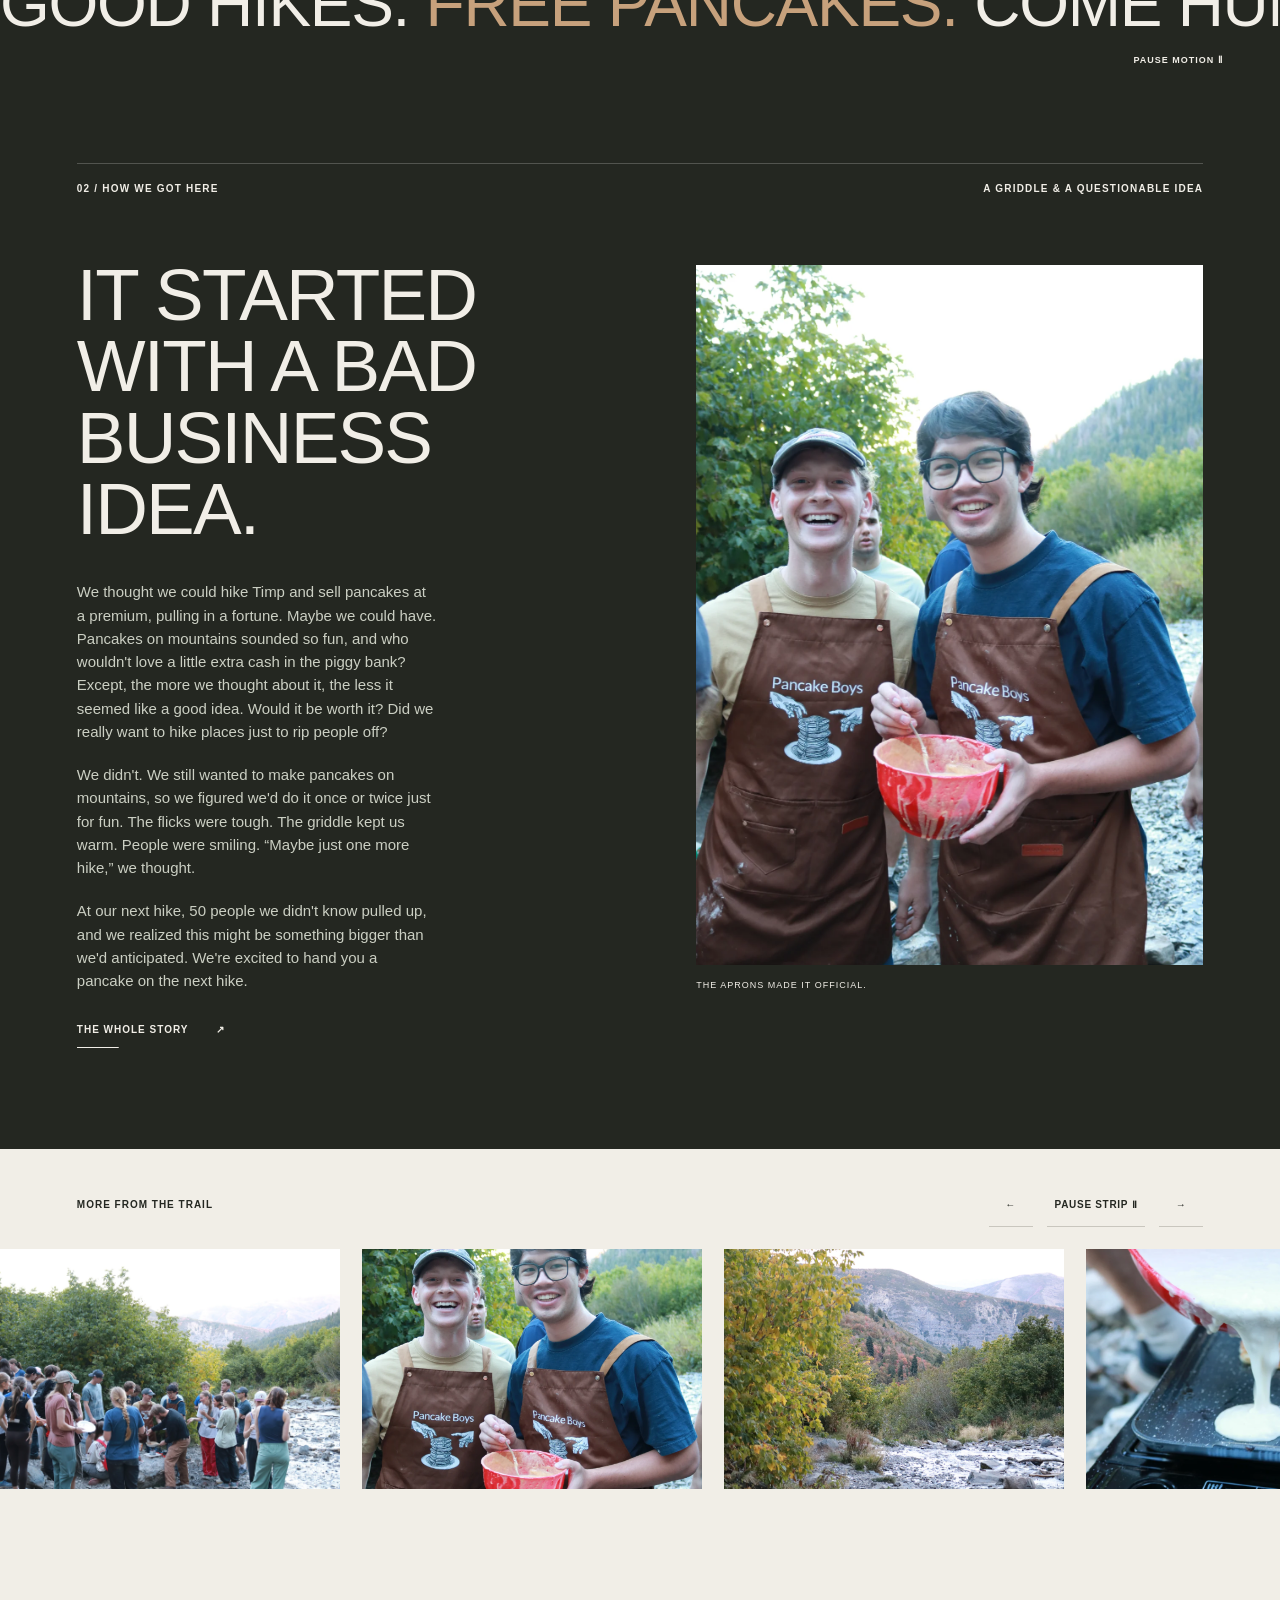
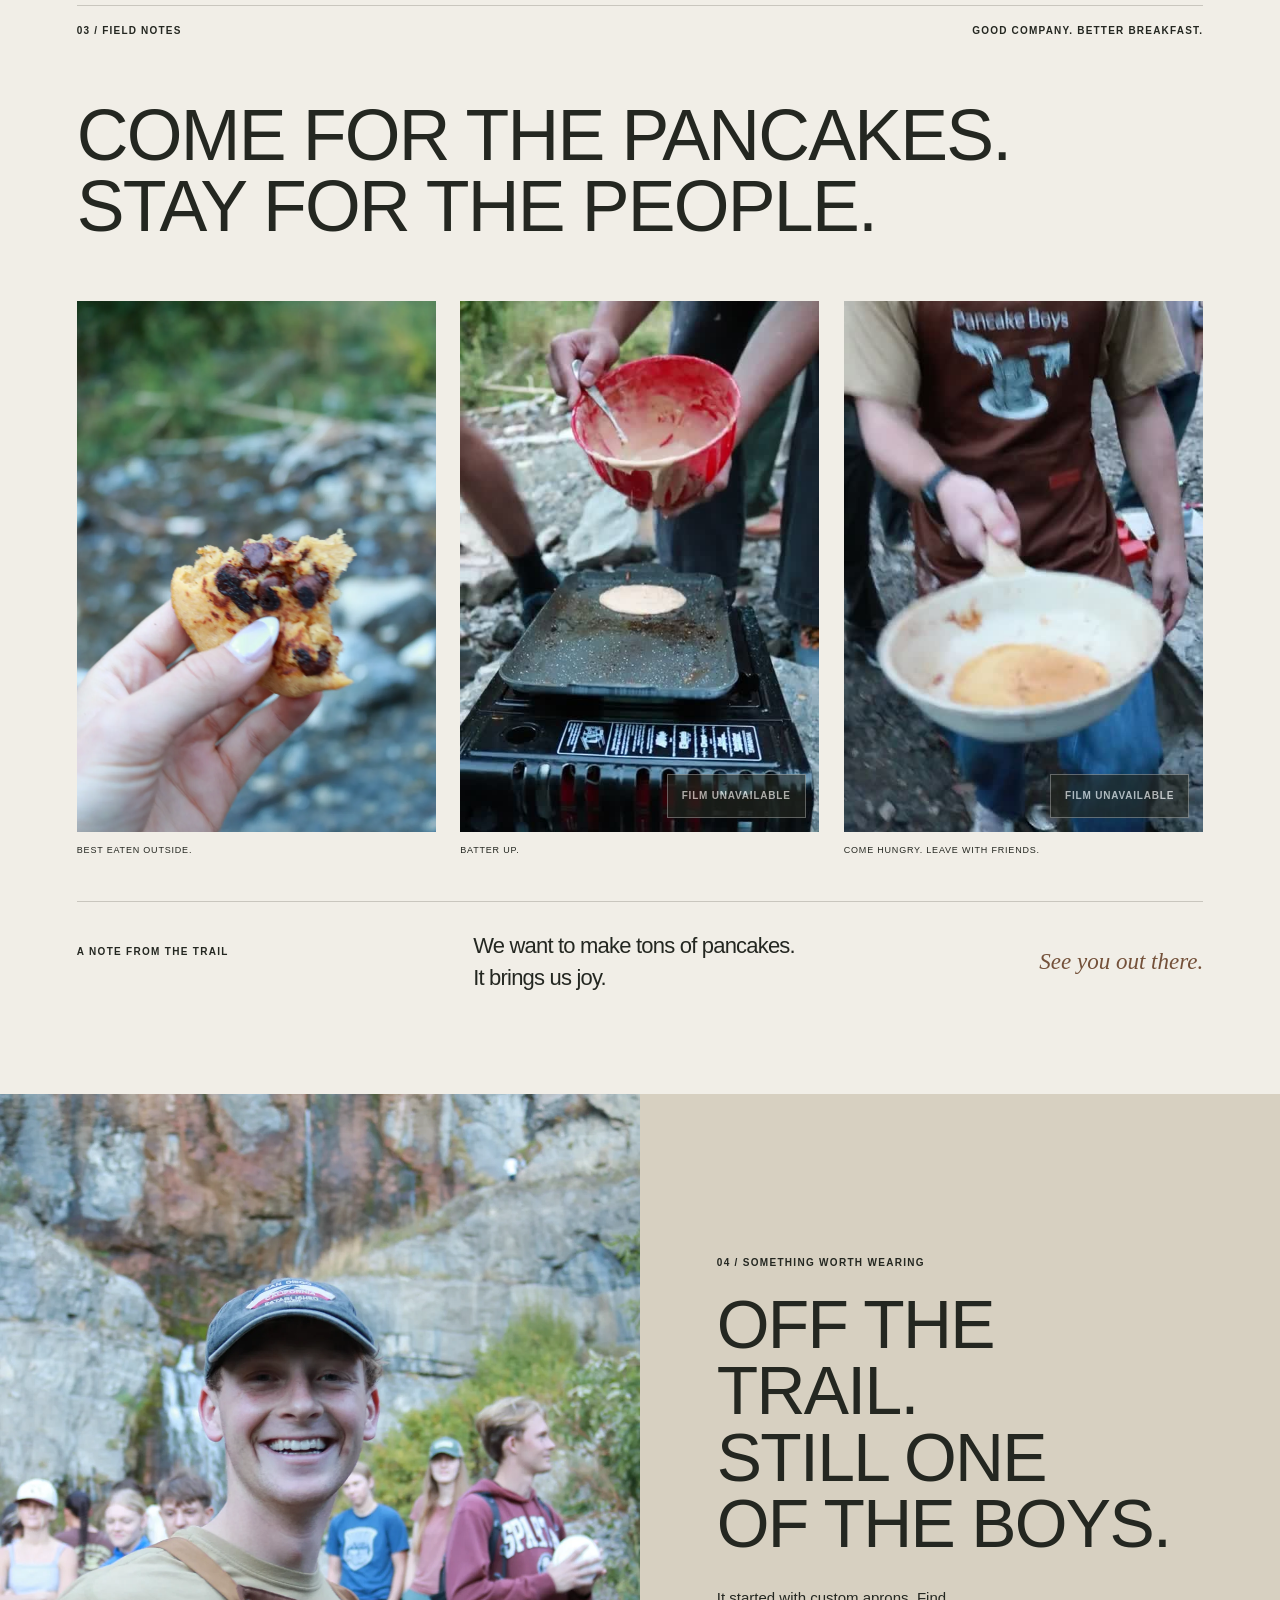
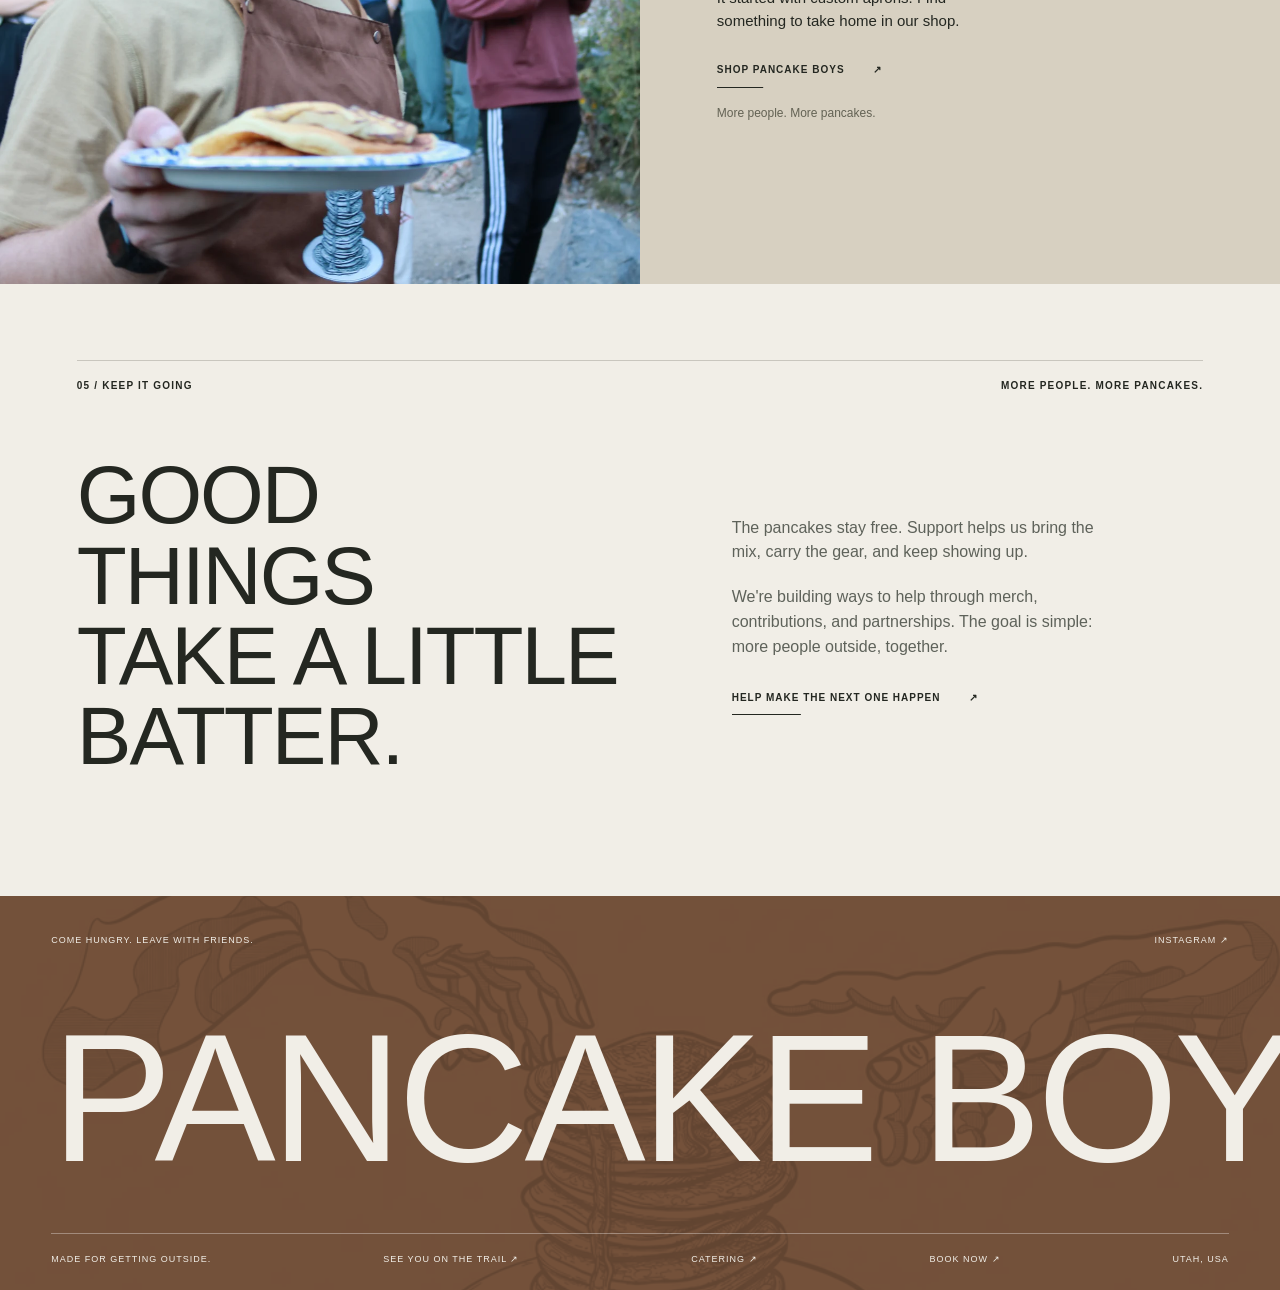
==== commit 61a04bf4: "Add a book landing page and a Catering menu. Give Meta ads a short /catering/book/ page with the exi" ====
--- a/index.html
+++ b/index.html
@@ -4,15 +4,21 @@
   <meta charset="utf-8"><meta name="viewport" content="width=device-width, initial-scale=1">
   <meta name="description" content="Good hikes. Free pancakes. Come hungry. Pancake Boys brings people together on Utah trails.">
   <meta name="theme-color" content="#f1eee7"><title>Pancake Boys — Come hungry.</title>
-  <link rel="icon" type="image/png" href="website/assets/logo.png"><link rel="preload" as="image" href="website/assets/logo.png">
-  <link rel="stylesheet" href="website/styles.css?v=hero-a-1"><script src="website/content.js?v=hero-waterfall" defer></script><script src="website/app.js" defer></script>
+  <link rel="icon" type="image/png" href="website/assets/logo.png">
+  <link rel="stylesheet" href="website/styles.css?v=nav-1"><script src="website/content.js?v=hero-waterfall" defer></script><script src="website/app.js" defer></script><script src="website/nav.js?v=1" defer></script>
 </head>
 <body>
-  <div class="brand-intro" id="brand-intro" aria-hidden="true" hidden><div class="brand-intro-inner"><img src="website/assets/logo.png" alt="" width="1536" height="1024"><span>PANCAKE BOYS</span><div class="brand-intro-bar"><i></i></div></div></div>
+  <div class="brand-intro" id="brand-intro" aria-hidden="true" hidden><div class="brand-intro-inner"><img src="website/assets/logo.webp" alt="" width="960" height="640"><span>PANCAKE BOYS</span><div class="brand-intro-bar"><i></i></div></div></div>
   <header class="header" id="header">
-    <a class="brand" href="#home" aria-label="Pancake Boys home"><img class="brand-emblem" src="website/assets/logo.png" alt="" width="1536" height="1024"><span>PANCAKE<br>BOYS</span></a>
+    <a class="brand" href="#home" aria-label="Pancake Boys home"><img class="brand-emblem" src="website/assets/logo.webp" alt="" width="960" height="640"><span>PANCAKE<br>BOYS</span></a>
     <div class="header-actions">
-      <a class="header-link" href="catering/">CATERING</a>
+      <details class="nav-drop">
+        <summary class="header-link">CATERING <span class="nav-drop-caret" aria-hidden="true"></span></summary>
+        <div class="nav-drop-panel" id="catering-nav">
+          <a href="catering/">Catering</a>
+          <a href="catering/book/">Book now</a>
+        </div>
+      </details>
       <button class="menu-toggle" aria-label="Open menu" aria-haspopup="dialog" aria-controls="menu-dialog" aria-expanded="false"><span>MENU</span><span class="menu-lines" aria-hidden="true"></span></button>
     </div>
   </header>
@@ -74,9 +80,9 @@
 
     <section class="support section" id="support" aria-labelledby="support-title"><div class="section-label"><span>05 / KEEP IT GOING</span><span>MORE PEOPLE. MORE PANCAKES.</span></div><div class="support-layout"><h2 id="support-title">GOOD THINGS<br>TAKE A LITTLE<br>BATTER.</h2><div><p>The pancakes stay free. Support helps us bring the mix, carry the gear, and keep showing up.</p><p>We're building ways to help through merch, contributions, and partnerships. The goal is simple: more people outside, together.</p><button class="text-link" data-dialog="support-dialog">HELP MAKE THE NEXT ONE HAPPEN <span aria-hidden="true">↗</span></button></div></div></section>
   </main>
-  <footer class="footer"><div class="footer-top"><span>COME HUNGRY. LEAVE WITH FRIENDS.</span><a class="instagram-link" hidden>INSTAGRAM ↗</a></div><a class="footer-wordmark" href="#home" aria-label="Back to the top">PANCAKE BOYS</a><div class="footer-bottom"><span>MADE FOR GETTING OUTSIDE.</span><a href="#next-hike">SEE YOU ON THE TRAIL ↗</a><span>UTAH, USA</span></div></footer>
+  <footer class="footer"><div class="footer-top"><span>COME HUNGRY. LEAVE WITH FRIENDS.</span><a class="instagram-link" hidden>INSTAGRAM ↗</a></div><a class="footer-wordmark" href="#home" aria-label="Back to the top">PANCAKE BOYS</a><div class="footer-bottom"><span>MADE FOR GETTING OUTSIDE.</span><a href="#next-hike">SEE YOU ON THE TRAIL ↗</a><a href="catering/">CATERING ↗</a><a href="catering/book/">BOOK NOW ↗</a><span>UTAH, USA</span></div></footer>
 
-  <dialog id="menu-dialog" class="menu-dialog" aria-label="Main navigation"><div class="menu-head"><span class="brand menu-brand"><img class="brand-emblem" src="website/assets/logo.png" alt="" width="1536" height="1024"><span>PANCAKE<br>BOYS</span></span><button class="close-button" data-close aria-label="Close menu">CLOSE <span aria-hidden="true">×</span></button></div><nav aria-label="Main"><a href="#next-hike"><span>01</span> NEXT HIKE <i>↗</i></a><a href="#our-story"><span>02</span> OUR STORY <i>↗</i></a><a href="#field-notes"><span>03</span> FIELD NOTES <i>↗</i></a><a href="#merch"><span>04</span> MERCH <i>↗</i></a><a href="#support"><span>05</span> KEEP IT GOING <i>↗</i></a><a href="catering/"><span>06</span> CATERING <i>↗</i></a></nav><div class="menu-foot"><span>GOOD HIKES. FREE PANCAKES.</span><a class="instagram-link" hidden>INSTAGRAM ↗</a><a class="contact-link" hidden>SAY HELLO ↗</a></div></dialog>
+  <dialog id="menu-dialog" class="menu-dialog" aria-label="Main navigation"><div class="menu-head"><span class="brand menu-brand"><img class="brand-emblem" src="website/assets/logo.webp" alt="" width="960" height="640"><span>PANCAKE<br>BOYS</span></span><button class="close-button" data-close aria-label="Close menu">CLOSE <span aria-hidden="true">×</span></button></div><nav aria-label="Main"><a href="#next-hike"><span>01</span> NEXT HIKE <i>↗</i></a><a href="#our-story"><span>02</span> OUR STORY <i>↗</i></a><a href="#field-notes"><span>03</span> FIELD NOTES <i>↗</i></a><a href="#merch"><span>04</span> MERCH <i>↗</i></a><a href="#support"><span>05</span> KEEP IT GOING <i>↗</i></a><a href="catering/"><span>06</span> CATERING <i>↗</i></a><a href="catering/book/"><span>07</span> BOOK NOW <i>↗</i></a></nav><div class="menu-foot"><span>GOOD HIKES. FREE PANCAKES.</span><a class="instagram-link" hidden>INSTAGRAM ↗</a><a class="contact-link" hidden>SAY HELLO ↗</a></div></dialog>
   <dialog id="story-dialog" class="content-dialog" aria-labelledby="full-story-title"><button class="close-button" data-close aria-label="Close story">CLOSE <span aria-hidden="true">×</span></button><p class="eyebrow">THE PANCAKE BOYS ORIGIN STORY</p><h2 id="full-story-title">LET ME TELL<br>YOU A STORY.</h2><p>Conor and I hiked Timpanogos a year ago. Over a thousand people were up there, freezing their butts off, clinging to each other for warmth, and starving.</p><p>A year later, on Gobblers Knob, we thought we'd stumbled on a genius business idea. Pack up hoodies. Sell pancakes for $5 each. “This is genius.”</p><p>But the logistics didn't really work. How would people pay us at the top of a mountain? And did we want to hike 7.5 miles every weekend to go rip people off?</p><p>We ditched the idea, but not entirely. Pancake mix isn't that expensive, and pancakes at the top of Timp sounded fun. We got a group together, made custom aprons, did a photo shoot, and went for it.</p><p>The turnout was so good, we did another hike. After Squaw Peak, our system was dialed. A reel for the next hike got almost 30,000 views and over 650 shares. Fifty people we didn't even know showed up for pancakes at Stewart Falls.</p><p>That's when we realized this could be bigger than casual pancakes on mountains. We want to keep hiking, bring as many people as we can, and make tons of pancakes. It brings us joy.</p><a class="text-link" href="website/assets/our-story.pdf" target="_blank" rel="noopener">READ THE ORIGINAL STORY PDF ↗</a></dialog>
   <dialog id="support-dialog" class="content-dialog" aria-labelledby="help-title"><button class="close-button" data-close aria-label="Close support information">CLOSE <span aria-hidden="true">×</span></button><p class="eyebrow">KEEP THE PANCAKES COMING</p><h2 id="help-title">LET'S MAKE<br>MORE OF THIS.</h2><p>Supplies, filming, and an extra pair of hands all help us bring more people together.</p><p>We're getting merch, contributions, and partnerships ready. Until then, bringing a friend to a hike is a pretty great place to start.</p><a class="contact-link text-link" hidden>LET'S TALK PARTNERSHIPS ↗</a><a class="instagram-link text-link" hidden>FIND US ON INSTAGRAM ↗</a></dialog>
   <dialog id="photo-dialog" class="photo-dialog" aria-label="Trail photographs" aria-describedby="gallery-hint"><button class="close-button" data-close aria-label="Close photograph">CLOSE <span aria-hidden="true">×</span></button><div class="gallery-viewport"><div class="gallery-track"></div></div><div class="gallery-bottom"><button class="gallery-control" data-gallery-prev aria-label="Previous photograph">←</button><div class="gallery-description" role="status" aria-live="polite" aria-atomic="true"><span id="photo-count"></span><p id="photo-caption"></p></div><button class="gallery-control" data-gallery-next aria-label="Next photograph">→</button></div><p id="gallery-hint">Use the arrows, left/right keys, or swipe to browse.</p></dialog>
--- a/website/styles.css
+++ b/website/styles.css
@@ -66,7 +66,7 @@
 .menu-brand .brand-emblem{width:64px;height:64px}
 .brand-intro-inner img{width:180px;height:180px;object-fit:cover;border-radius:50%}
 .footer{position:relative;isolation:isolate}
-.footer::before{content:"";position:absolute;inset:0;z-index:-1;background:url("assets/logo.png") center 48%/cover no-repeat;opacity:.16;mix-blend-mode:multiply;pointer-events:none}
+.footer::before{content:"";position:absolute;inset:0;z-index:-1;background:url("assets/logo.webp") center 48%/cover no-repeat;opacity:.16;mix-blend-mode:multiply;pointer-events:none}
 @media(max-width:760px){.brand-emblem{width:44px;height:44px}.menu-brand .brand-emblem{width:52px;height:52px}.brand-intro-inner img{width:160px;height:160px}}
 
 /* Three repeated gestures: a lift, a soft spring, and a drawn line. */
@@ -213,10 +213,71 @@
 .catering-photo-pair img{min-height:0;max-height:640px;aspect-ratio:.72}
 .catering-menu-section{background:#d7d0c1}
 .catering-menu-section .section-label{border-color:#aaa396}
-.catering-menu{margin-top:28px;display:grid;grid-template-columns:1fr 1fr;gap:0 8%;border-top:1px solid #aaa396}
-.catering-menu article{padding:14px 0;border-bottom:1px solid #aaa396}
-.catering-menu h3{font-size:17px;margin:0 0 4px}
-.catering-menu p{font-size:14px}
+.catering-menu-intro{margin-bottom:8px}
+.catering-menu{margin-top:42px;display:grid;grid-template-columns:repeat(12,minmax(0,1fr));gap:16px;border:0}
+.catering-menu article{padding:0;border:0;background:var(--paper);min-width:0;display:flex;flex-direction:column;height:100%}
+.catering-menu h3{font-size:20px;letter-spacing:-.4px;margin:0 0 8px}
+.catering-menu p{font-size:14px;color:#5e625a;max-width:none}
+.menu-card{grid-column:span 4}
+.catering-menu .menu-card-feature{grid-column:span 8;display:grid;grid-template-columns:1.2fr .9fr}
+.menu-card-feature .eyebrow{margin-bottom:14px;font-size:10px;letter-spacing:1.3px;font-weight:700;color:var(--brown)}
+.catering-packages .catering-lead{margin:0}
+.menu-card-feature h3{font-family:var(--display);font-stretch:condensed;font-size:clamp(36px,3.6vw,62px);line-height:.95;letter-spacing:-.025em;margin:0 0 14px;color:var(--ink)}
+.catering-menu .menu-card-note{grid-column:span 12;display:grid;grid-template-columns:minmax(220px,32%) 1fr;align-items:stretch}
+.menu-card-body{padding:18px 18px 20px;display:flex;flex-direction:column;justify-content:center}
+.menu-card .parallax-clip{flex:1 1 auto;min-height:210px;aspect-ratio:4/3}
+.menu-card-feature .parallax-clip,.menu-card-note .parallax-clip{aspect-ratio:auto;height:100%;min-height:280px}
+.catering-menu .menu-drinks{grid-column:1 / -1;display:grid;grid-template-columns:repeat(3,minmax(0,1fr));gap:16px;min-width:0}
+.menu-drinks .menu-card{grid-column:auto;min-width:0}
+.menu-drinks .parallax-clip{min-height:0;flex:none}
+.catering-menu .menu-card-mini{grid-column:span 3}
+.catering-menu .topping-row-start{grid-column:1 / span 3}
+.menu-card-mini h3{font-size:18px}
+.menu-card-mini .parallax-clip{aspect-ratio:1;min-height:0;flex:none}
+.catering-flavors .packages-head{margin-bottom:28px}
+.flavor-grid{display:grid;grid-template-columns:repeat(5,minmax(0,1fr));gap:16px}
+.flavor-card{background:var(--paper);min-width:0;display:flex;flex-direction:column;height:100%}
+.flavor-card .parallax-clip{aspect-ratio:1;min-height:0}
+.flavor-card h3{font-family:var(--display);font-stretch:condensed;font-size:clamp(26px,2.2vw,36px);letter-spacing:-.02em;line-height:.95;margin:0 0 8px}
+.flavor-card p{font-size:13px;color:#5e625a;margin:0}
+.flavor-card .menu-card-body{padding:14px 14px 16px}
+.photo-credit{margin:22px 0 0;max-width:760px;font-size:12px;line-height:1.5;color:#6d716a}
+.photo-credit a{text-decoration:underline;text-underline-offset:3px}
+.catering-packages .packages-head{display:grid;grid-template-columns:1.1fr .9fr;gap:8%;align-items:end;margin-bottom:42px}
+.catering-packages h2{margin:0}
+.package-grid{display:grid;grid-template-columns:repeat(3,minmax(0,1fr));gap:22px 4%;align-items:stretch}
+.package-card{display:flex;flex-direction:column;min-width:0;border-top:1px solid var(--line);padding:22px 0 8px;background:transparent}
+.package-index{font-size:10px;font-weight:700;letter-spacing:1.2px;margin:0 0 14px}
+.package-card h3{font-family:var(--display);font-stretch:condensed;font-size:clamp(32px,3vw,48px);letter-spacing:-.02em;line-height:.95;margin:0 0 8px}
+.package-price{display:flex;align-items:baseline;gap:8px;margin:8px 0 0}
+.package-amount{font-family:var(--display);font-stretch:condensed;font-size:clamp(64px,6vw,92px);line-height:.86;letter-spacing:-.03em}
+.package-unit{font-size:13px;font-weight:700;letter-spacing:.6px}
+.package-estimate{font-size:10px;font-weight:700;letter-spacing:1.2px;margin:6px 0 16px;color:#5e625a}
+.package-card ul{list-style:none;margin:0;padding:0}
+.package-card li{padding:11px 0;border-top:1px solid var(--line);font-size:14px;line-height:1.4}
+.package-card-summit{background:var(--brown);color:var(--paper);padding:26px 22px 18px;border-top:0}
+.package-card-summit .package-estimate{color:#f1eee7}
+.package-card-summit li{border-top-color:#ffffff40}
+.package-note{max-width:640px;margin-top:36px;color:#5e625a;font-size:15px}
+.package-note a{text-decoration:underline;text-underline-offset:3px}
+.packages-cta{margin-top:28px}
+.page-catering .parallax-clip{position:relative;overflow:hidden;width:100%}
+.page-catering .catering-photo .parallax-clip{aspect-ratio:.72;max-height:720px}
+.page-catering .catering-photo-pair .parallax-clip{aspect-ratio:.72;max-height:640px}
+.page-catering .catering-strip .parallax-clip{aspect-ratio:.75}
+.page-catering .catering-landscape .parallax-clip{aspect-ratio:16/10;max-height:520px;min-height:280px}
+.page-catering .story-photo .parallax-clip{aspect-ratio:.78;max-height:700px;min-height:490px}
+.page-catering .parallax-shift{position:absolute;left:0;width:100%;height:124%;top:-12%}
+.page-catering .parallax-clip img{position:absolute;inset:0;width:100%;height:100%;max-height:none;min-height:0;object-fit:cover}
+.page-catering .catering-video-wrap.parallax-shift{overflow:hidden}
+.page-catering .story-photo img,.page-catering .story-photo .parallax-shift{animation:none}
+html.motion-on .page-catering .reveal{opacity:0;transform:translate3d(0,22px,0)}
+html.motion-on .page-catering .reveal.is-shown{opacity:1;transform:none;transition:opacity 680ms cubic-bezier(.22,1,.36,1),transform 680ms cubic-bezier(.22,1,.36,1);transition-delay:calc(var(--i, 0) * 70ms)}
+@media(hover:hover) and (pointer:fine){
+  .page-catering .menu-card .parallax-shift>img,.page-catering .flavor-card .parallax-shift>img{transition:transform 640ms cubic-bezier(.22,1,.36,1)}
+  .page-catering .menu-card:hover .parallax-shift>img,.page-catering .flavor-card:hover .parallax-shift>img{transform:scale(1.06)}
+  html.motion-on .page-catering .menu-card.is-shown:hover,html.motion-on .page-catering .flavor-card.is-shown:hover,html.motion-on .page-catering .package-card.is-shown:hover{transform:translate3d(0,-6px,0);transition-delay:0ms}
+}
 .catering-strip{display:grid;grid-template-columns:repeat(3,minmax(0,1fr));gap:22px 4%}
 .catering-strip img{width:100%;aspect-ratio:.75;object-fit:cover;object-position:center 30%}
 .catering-landscape{margin:56px 0 0}
@@ -225,6 +286,9 @@
 .story .catering-copy p{color:#cbcfc3}
 .page-catering .story-photo img{object-position:center 22%}
 .page-catering .catering-mountain-photo.story-photo img{object-position:center 45%}
+/* Longer first-person body beside the same sunset photo. Measure only — headline and frame stay. */
+#why-it-matters .story-copy p{max-width:34em;line-height:1.55}
+#why-it-matters h2{margin-bottom:28px}
 .catering-inquiry{padding-bottom:120px}
 .catering-inquiry-layout{display:grid;grid-template-columns:1fr 1.15fr;gap:10%;align-items:start}
 .catering-fallback{margin-top:28px;max-width:420px}
@@ -245,8 +309,24 @@
 .catering-form-help{margin-top:22px;font-size:13px;color:#5e625a;max-width:none}
 .catering-form-help a{text-decoration:underline;text-underline-offset:3px}
 .catering-form-status{min-height:1.4em;margin-top:16px;font-size:14px}
+@media(max-width:1100px){
+  .catering-menu .menu-card-feature,.catering-menu .menu-card-note{display:flex;flex-direction:column}
+  .menu-card-feature .parallax-clip,.menu-card-note .parallax-clip{aspect-ratio:16/10;height:auto;min-height:240px;flex:none}
+}
+@media(max-width:980px){
+  .catering-menu{grid-template-columns:1fr 1fr}
+  .catering-menu .menu-card{grid-column:span 1}
+  .catering-menu .menu-card-feature,.catering-menu .menu-card-note{grid-column:span 2}
+  .catering-menu .menu-card-mini,.catering-menu .topping-row-start{grid-column:span 1}
+  .catering-menu .menu-drinks{grid-column:1 / -1}
+  .flavor-grid{grid-template-columns:repeat(3,minmax(0,1fr))}
+  .package-grid,.catering-packages .packages-head,.catering-flavors .packages-head{grid-template-columns:1fr;gap:28px}
+}
 @media(prefers-reduced-motion:reduce){
   .page-catering .catering-inline-video{display:none!important}
+  .page-catering .parallax-shift{transform:none!important}
+  html.motion-on .page-catering .reveal{opacity:1!important;transform:none!important}
+  .page-catering .menu-card:hover .parallax-shift>img,.page-catering .flavor-card:hover .parallax-shift>img{transform:none}
 }
 @media(max-width:760px){
   .header-actions{gap:16px}
@@ -259,10 +339,95 @@
   .catering-steps{grid-template-columns:1fr;gap:0;margin-bottom:42px}
   .catering-steps li{padding:18px 0}
   .catering-photo-pair{grid-template-columns:1fr;gap:28px}
-  .catering-menu{grid-template-columns:1fr;gap:0}
+  .catering-menu{grid-template-columns:1fr;gap:18px;margin-top:36px}
+  .catering-menu .menu-card,.catering-menu .menu-card-feature,.catering-menu .menu-card-note,.catering-menu .menu-card-mini{grid-column:auto;display:flex;flex-direction:column}
+  .menu-card .parallax-clip,.menu-card-feature .parallax-clip,.menu-card-note .parallax-clip{aspect-ratio:4/3;height:auto;min-height:0;flex:none}
+  .menu-card-mini .parallax-clip,.flavor-card .parallax-clip,.menu-drinks .parallax-clip{aspect-ratio:1}
+  .catering-menu .menu-drinks{grid-column:1 / -1;gap:10px}
+  .menu-drinks .menu-card-body{padding:10px 8px 12px}
+  .menu-drinks h3{font-size:15px;line-height:1.15}
+  .menu-drinks p{font-size:12px}
+  .menu-card-feature h3{font-size:14vw}
+  .flavor-grid{grid-template-columns:1fr 1fr;gap:12px}
+  .flavor-card h3{font-size:28px}
+  .catering-packages .packages-head,.catering-flavors .packages-head,.package-grid{grid-template-columns:1fr;gap:22px}
+  .package-card-summit{padding:22px 16px 14px}
   .catering-strip{grid-template-columns:1fr;gap:28px}
+  .page-catering .catering-photo .parallax-clip{max-height:none;aspect-ratio:.8}
+  .page-catering .catering-landscape .parallax-clip{max-height:360px;min-height:0;aspect-ratio:4/3}
+  .page-catering .story-photo .parallax-clip{min-height:0;max-height:none;aspect-ratio:.87}
   .catering-landscape{margin-top:40px}
   .catering-landscape img{max-height:360px}
   .catering-inquiry-layout,.catering-form-grid{grid-template-columns:1fr;gap:0}
   .catering-inquiry{padding-bottom:80px}
-}
+  .book-hero-layout,.book-split{grid-template-columns:1fr;gap:28px}
+  .page-book .book-hero{padding-top:112px}
+  .book-hero h1{font-size:14vw}
+  .book-photo img,.book-thanks-photo img{max-height:420px}
+  .book-form .link-button{max-width:none}
+}
+
+/* Catering dropdown: same tracked type as the header, paper panel, not a stock menu. */
+.nav-drop{position:relative}
+.nav-drop>summary.header-link{display:inline-flex;align-items:center;gap:8px;list-style:none;cursor:pointer}
+.nav-drop>summary::-webkit-details-marker{display:none}
+.nav-drop>summary::marker{content:""}
+.nav-drop-caret{width:0;height:0;border-left:3.5px solid transparent;border-right:3.5px solid transparent;border-top:4px solid currentColor;display:inline-block}
+.nav-drop[open]>summary .nav-drop-caret{transform:rotate(180deg)}
+.nav-drop-panel{position:absolute;z-index:30;top:100%;right:0;min-width:220px;max-width:calc(100vw - 28px);padding:6px 0 8px;background:var(--paper);color:var(--ink);border:1px solid var(--line)}
+.nav-drop-panel::before{content:"";position:absolute;left:0;right:0;top:-12px;height:12px}
+.nav-drop-panel a{display:flex;align-items:center;justify-content:space-between;gap:18px;padding:13px 16px;font-size:12px;font-weight:700;letter-spacing:.7px;text-transform:uppercase}
+.nav-drop-panel a::after{content:"↗";font-weight:400}
+.nav-drop-panel a:hover,.nav-drop-panel a:focus-visible{background:#e6e1d6}
+.nav-drop-panel a[aria-current="page"]{color:var(--brown)}
+.nav-drop>.nav-drop-panel{display:none}
+.nav-drop[open]>.nav-drop-panel{display:block}
+@media(hover:hover) and (pointer:fine){
+  .nav-drop:hover>.nav-drop-panel{display:block}
+}
+@media(max-width:480px){
+  .header-home{position:absolute;width:1px;height:1px;padding:0;margin:-1px;overflow:hidden;clip-path:inset(50%);white-space:nowrap}
+}
+
+/* Book landing: short, same type and paper, form on the first screen. */
+.page-book .book-hero{padding-top:132px;padding-bottom:28px}
+.book-hero-layout{display:grid;grid-template-columns:minmax(0,.9fr) minmax(0,1.1fr);gap:8%;align-items:start}
+.book-hero h1{font-family:var(--display);font-stretch:condensed;font-size:clamp(46px,5.2vw,84px);line-height:.96;letter-spacing:-.025em;margin:0 0 16px}
+.book-lede{font-size:16px;max-width:36em;color:#3c403a}
+.book-hero-links{display:flex;flex-direction:column;align-items:flex-start;gap:16px;margin-top:26px}
+.book-hero-links .link-button{margin-top:0}
+.book-story-link{font-size:15px;border-bottom:1px solid currentColor;padding-bottom:3px}
+.book-form{border-top:1px solid var(--line);padding-top:18px}
+.book-form h2{font-size:clamp(34px,3.4vw,52px);margin:0 0 8px}
+.book-form .catering-required-note{margin-bottom:16px}
+.book-optional{font-weight:400;letter-spacing:0;color:#5e625a}
+.book-form .link-button{width:100%;max-width:280px}
+.book-aside{margin-top:16px;font-size:14px;max-width:none;color:#5e625a}
+.book-aside a{text-decoration:underline;text-underline-offset:3px}
+.book-split{display:grid;grid-template-columns:1fr 1fr;gap:8%;align-items:center}
+.book-photo img,.book-thanks-photo img{width:100%;aspect-ratio:.8;object-fit:cover}
+.book-photo figcaption,.book-thanks-photo figcaption{font-size:9px;letter-spacing:1px;margin-top:12px}
+.book-proof h2,.book-mission h2{margin-bottom:18px}
+.book-mission .link-button{margin-top:28px}
+.book-packages .package-starting{font-size:10px;font-weight:700;letter-spacing:1.2px;margin:0 0 4px}
+.book-faq-list{max-width:720px;margin:0;padding:0}
+.book-faq-list dt{margin:0;padding-top:18px;border-top:1px solid var(--line);font-size:18px;letter-spacing:-.3px}
+.book-faq-list dd{margin:8px 0 18px;max-width:62ch;color:#5e625a}
+.book-thanks{padding-top:150px;padding-bottom:80px;max-width:820px}
+.book-thanks h1{font-family:var(--display);font-stretch:condensed;font-size:clamp(56px,8vw,104px);line-height:.94;letter-spacing:-.03em;margin:0 0 18px}
+.book-thanks p{font-size:18px;max-width:36em}
+.book-thanks-actions{display:flex;flex-wrap:wrap;gap:14px 22px;align-items:center;margin-top:28px}
+.book-thanks-actions .link-button{margin:0}
+.book-thanks-photo{margin-top:36px;max-width:560px}
+.book-thanks-photo img{aspect-ratio:16/10;max-height:340px;object-position:center 62%}
+@media(max-width:760px){
+  .book-hero-layout,.book-split{grid-template-columns:1fr;gap:28px}
+  .page-book .book-hero{padding-top:112px;padding-bottom:12px}
+  .book-hero h1{font-size:13.2vw;margin-bottom:12px}
+  .book-lede{font-size:15px}
+  .book-hero-links{margin-top:18px;gap:14px}
+  .book-photo img,.book-thanks-photo img{max-height:460px}
+  .book-form .link-button{max-width:none}
+  .book-thanks{padding-top:120px}
+  .book-thanks h1{font-size:16vw}
+}
